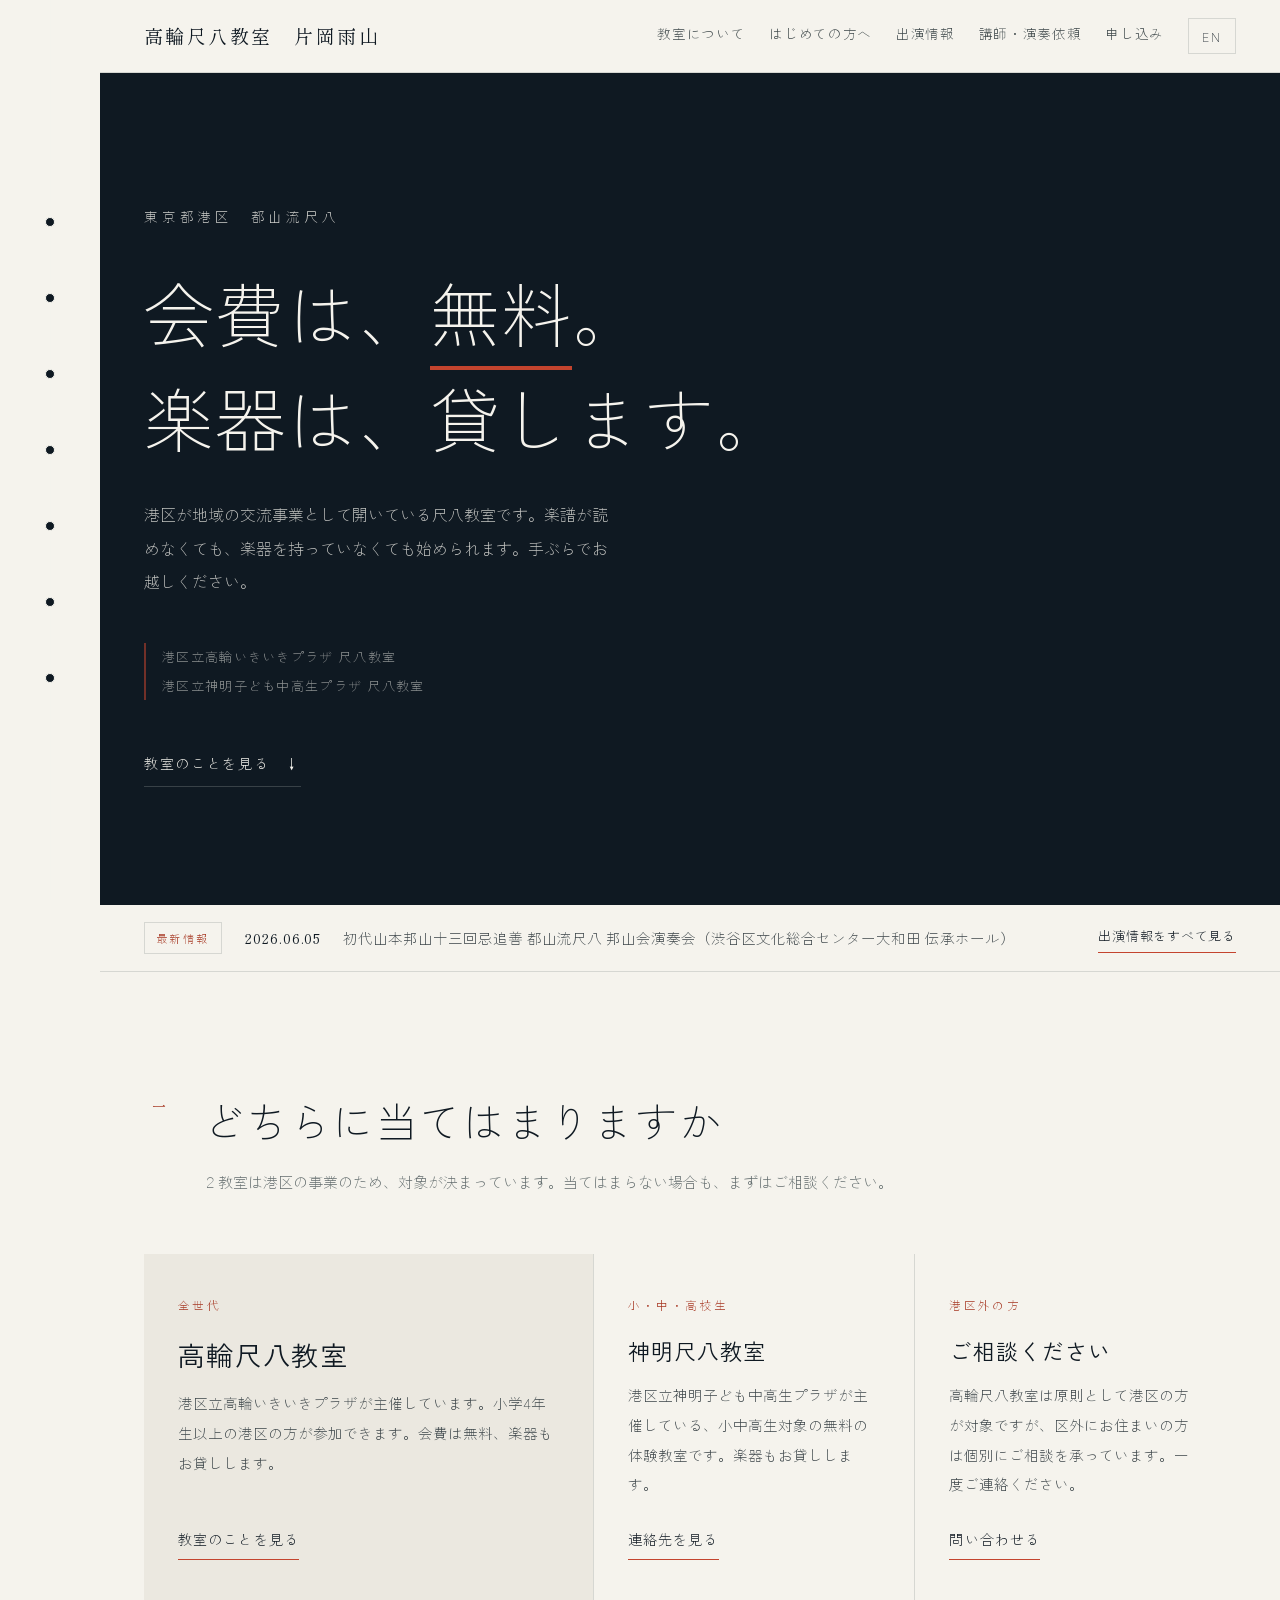
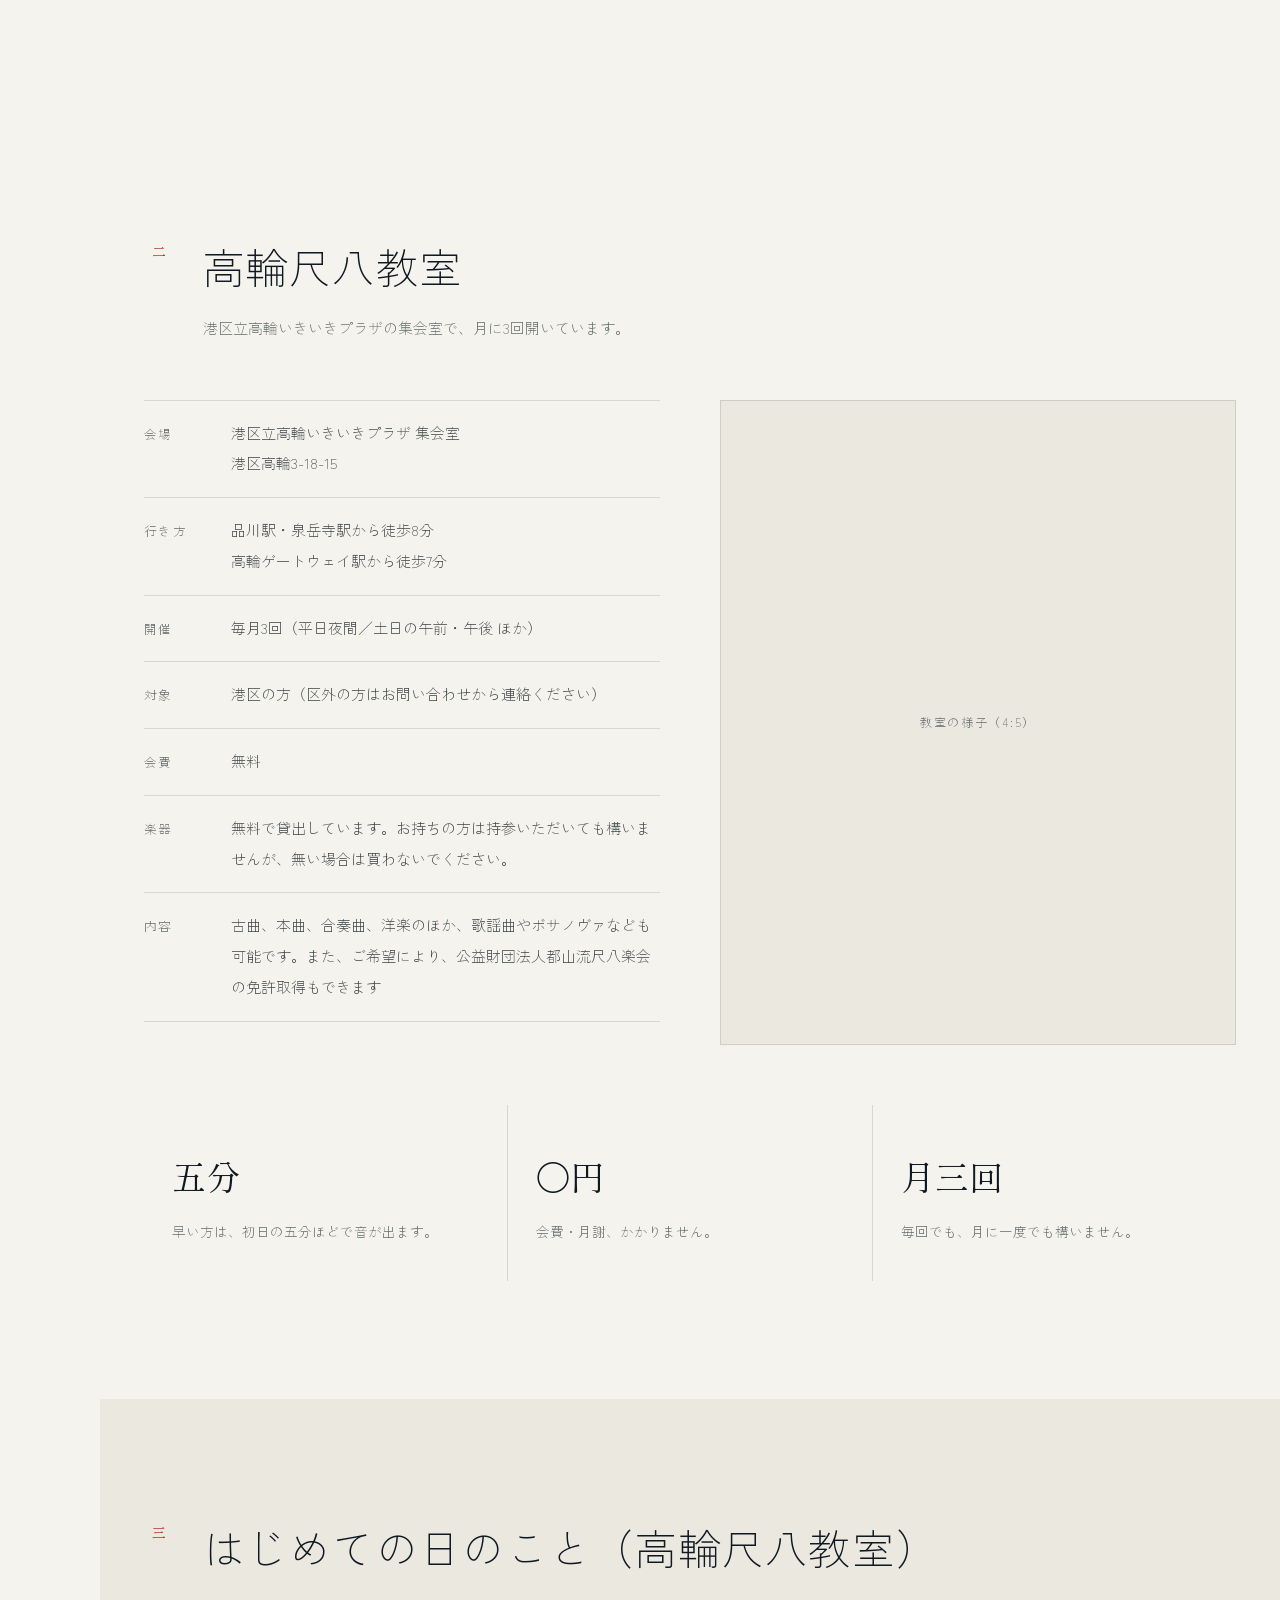
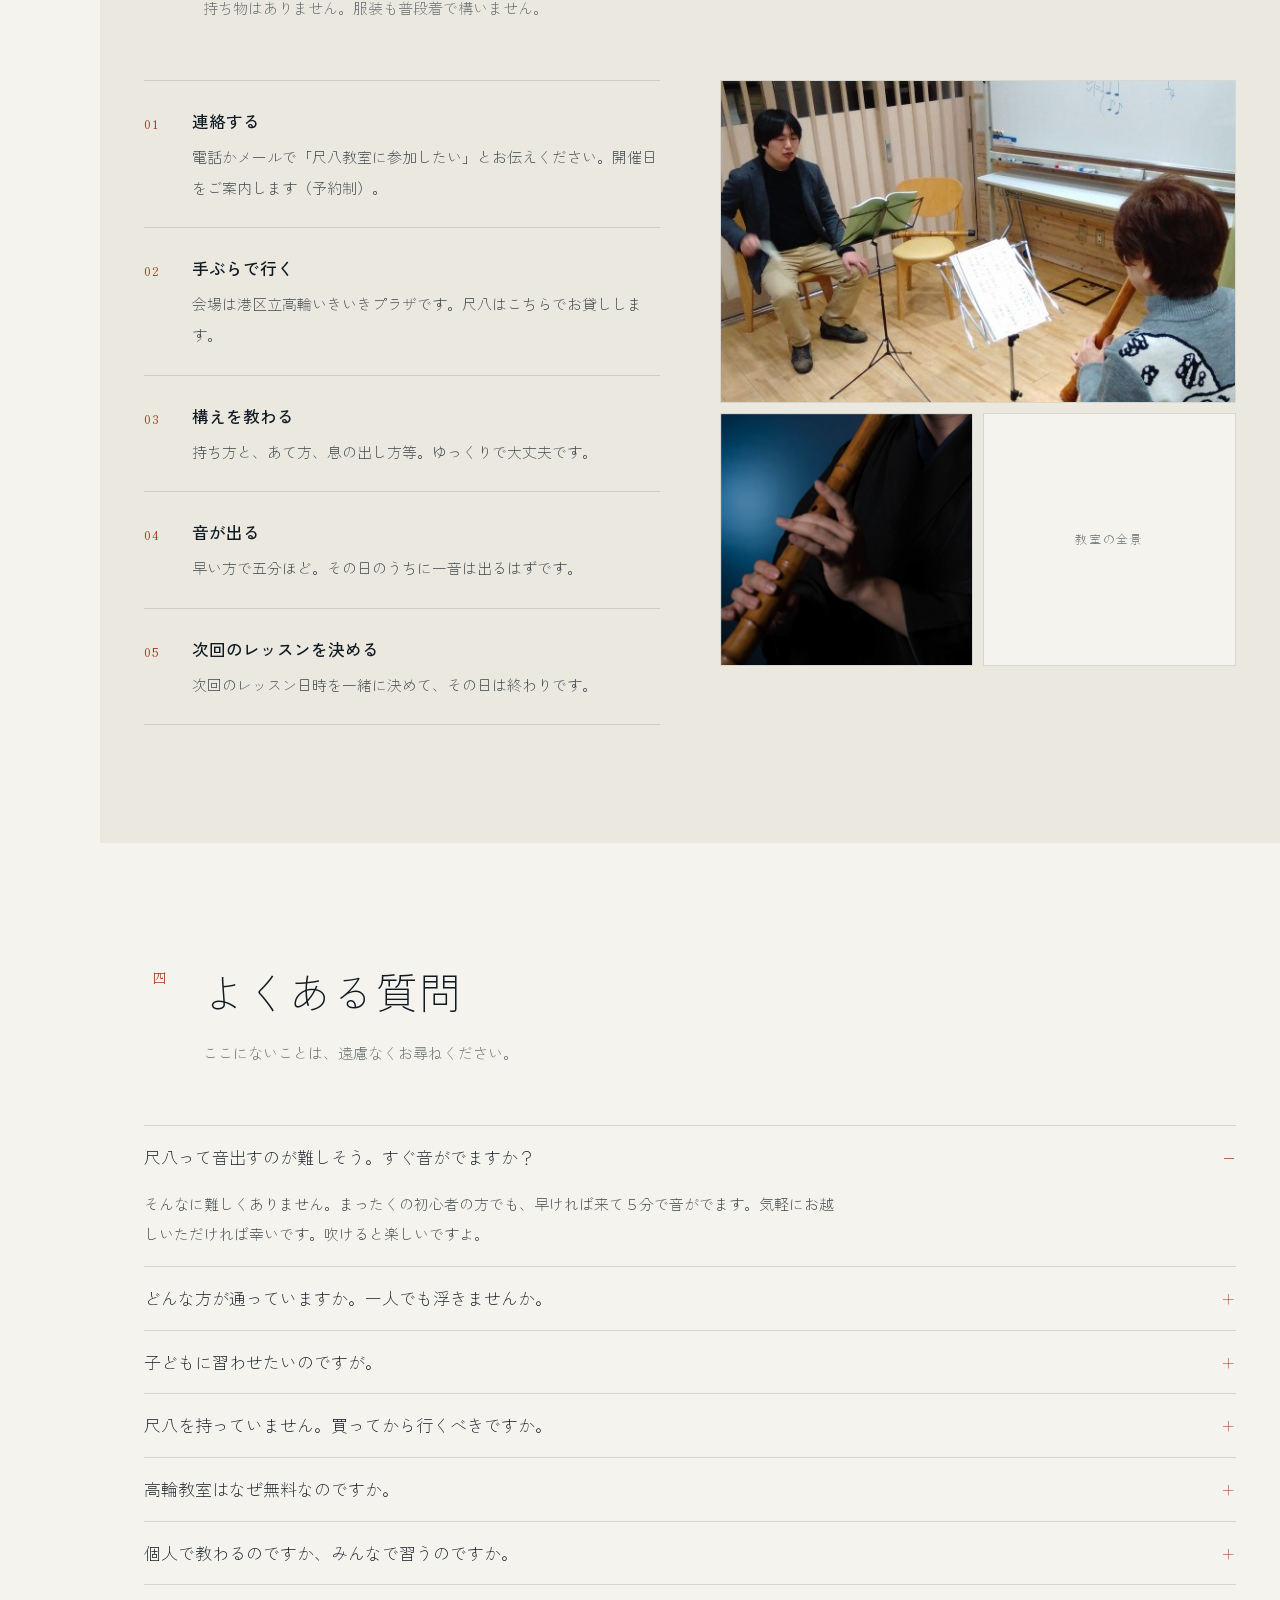
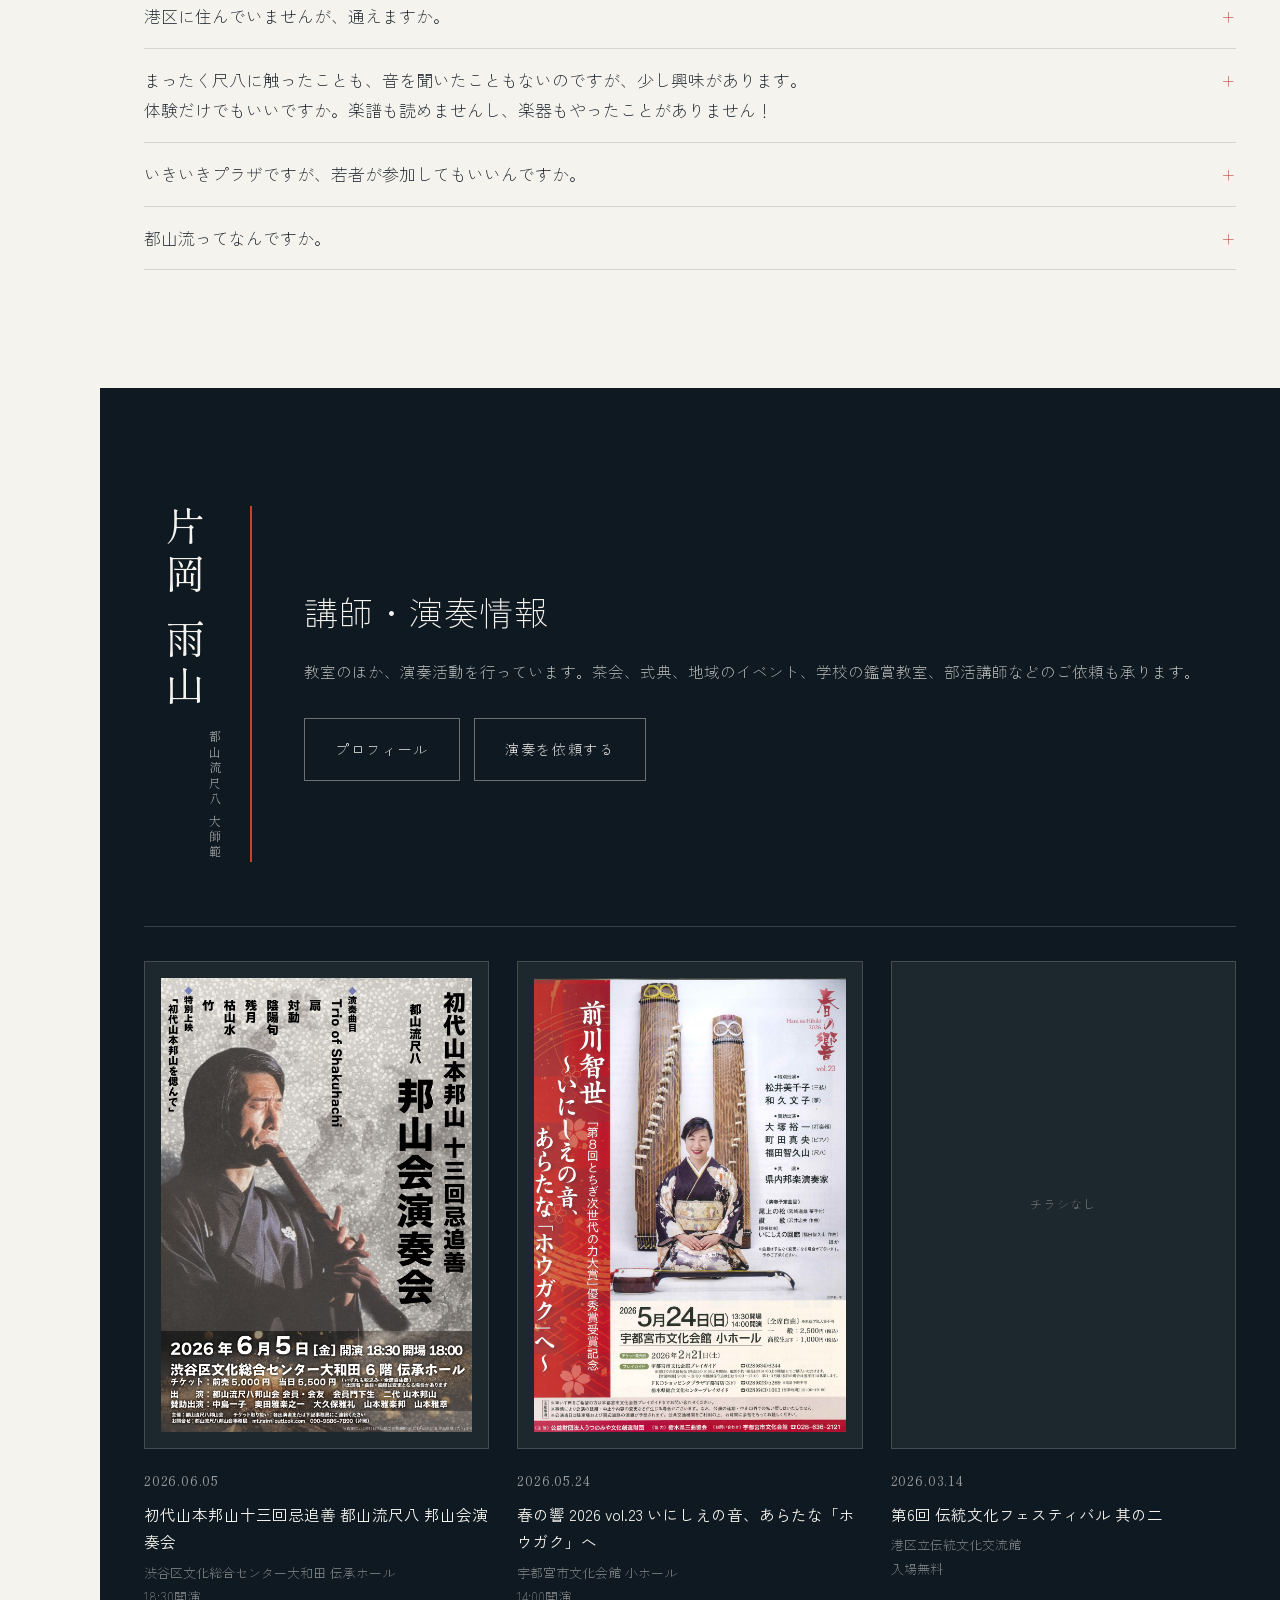
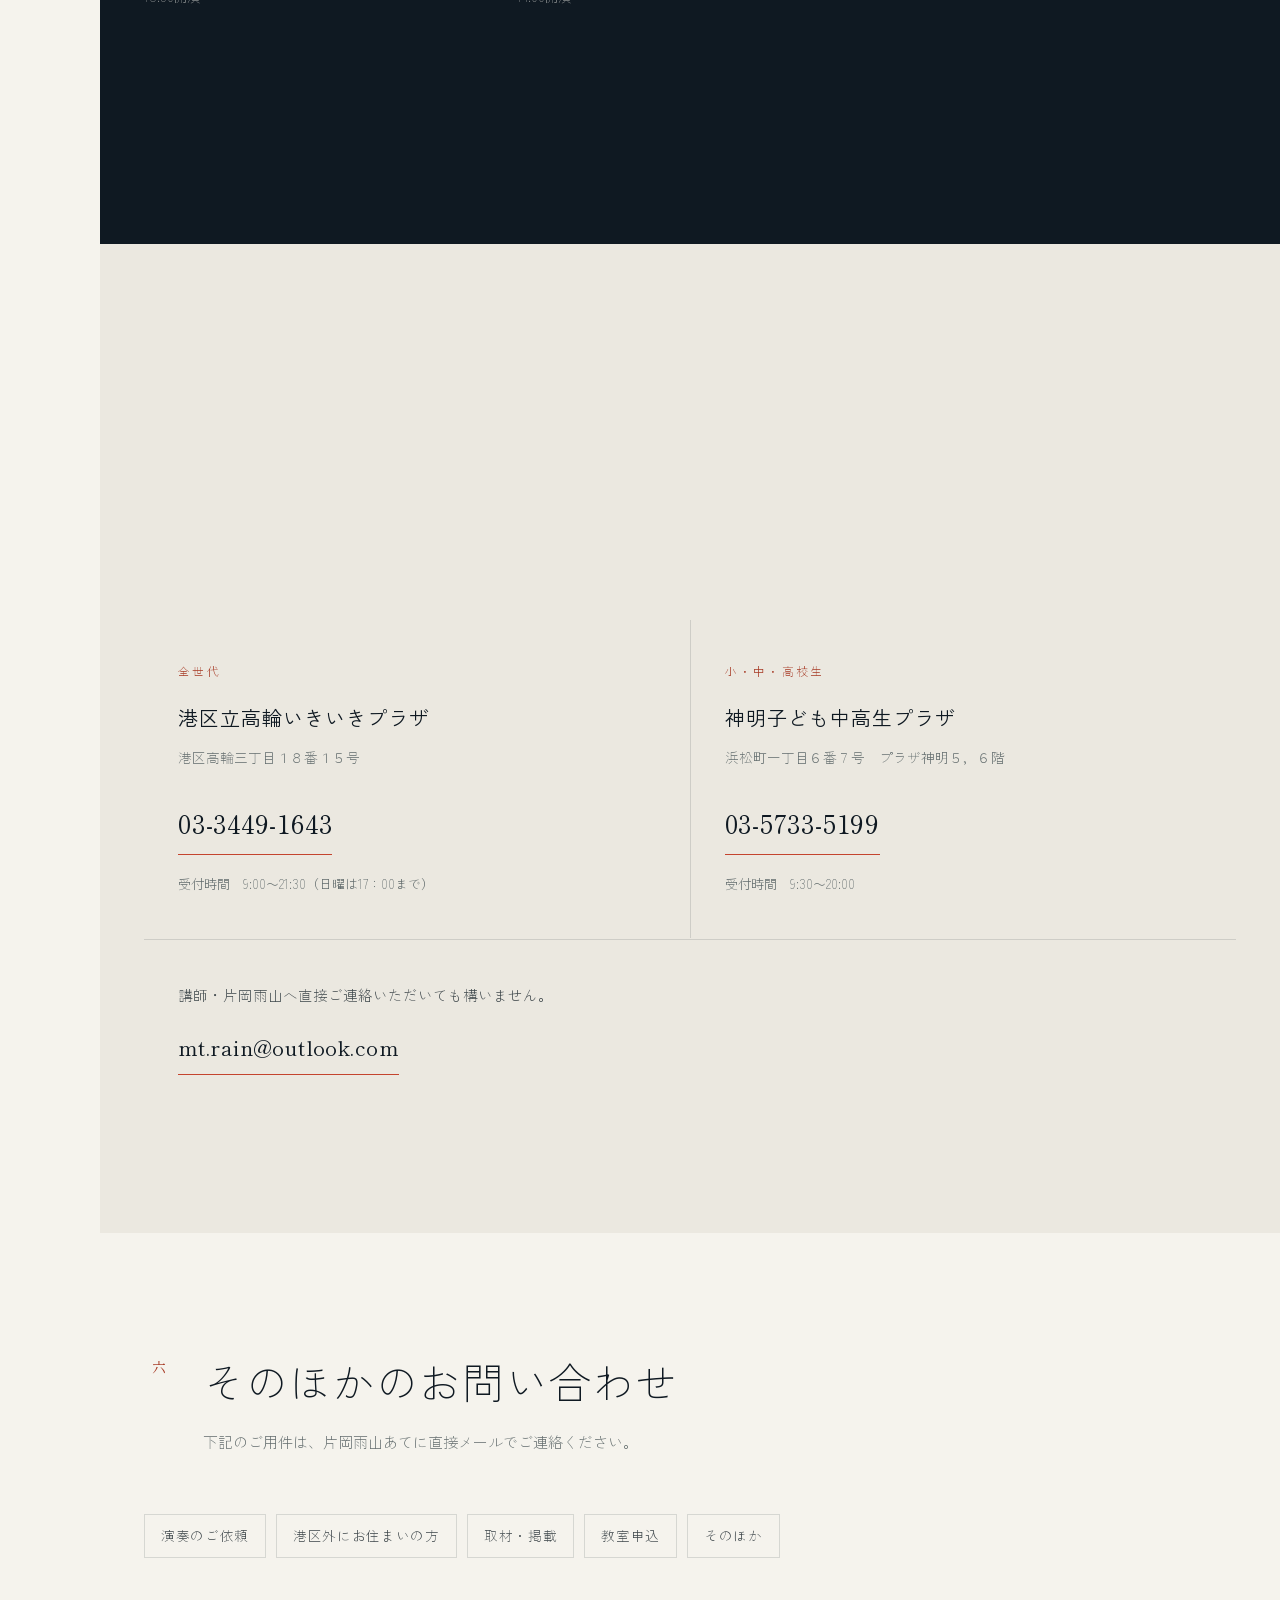
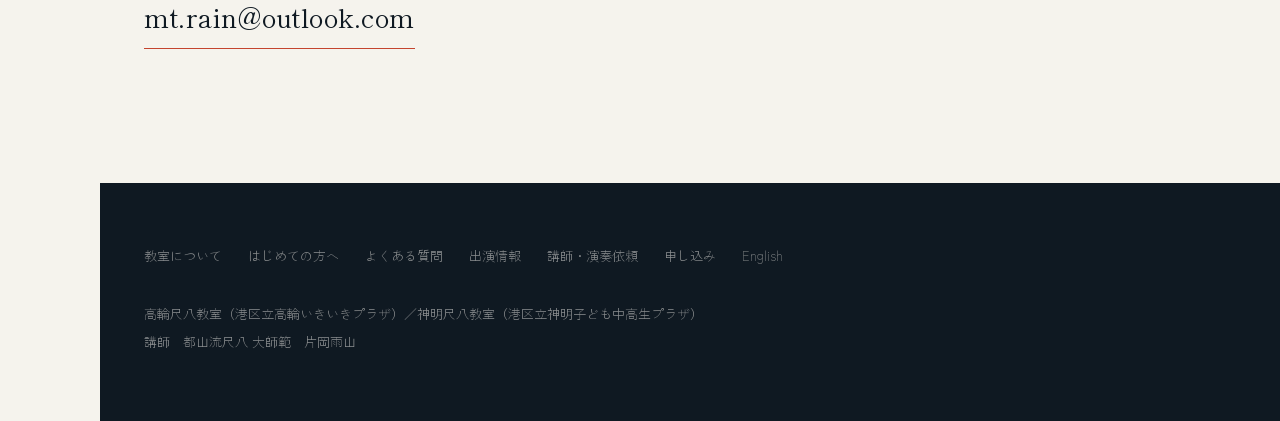
==== index.html @ cf642e52 "Polish English page copy and FAQ wording Fix unnatural English phrasing on en.html, switch to first-" ====
<!DOCTYPE html>
<html lang="ja">
<head>
<meta charset="utf-8">
<meta name="viewport" content="width=device-width, initial-scale=1">
<title>高輪尺八教室｜東京都港区・初心者歓迎・会費無料</title>
<meta name="description" content="東京都港区高輪の尺八教室。会費無料、楽器の貸出あり、手ぶらで通えます。初心者歓迎。都山流大師範 片岡雨山が指導します。港区外の方もご相談ください。">
<meta property="og:title" content="高輪尺八教室｜東京都港区・初心者歓迎・会費無料">
<meta property="og:description" content="会費無料、楽器の貸出あり。手ぶらで通える港区の尺八教室です。">
<meta property="og:type" content="website">
<link rel="preconnect" href="https://fonts.googleapis.com">
<link rel="preconnect" href="https://fonts.gstatic.com" crossorigin>
<link href="https://fonts.googleapis.com/css2?family=Zen+Kaku+Gothic+New:wght@300;400;500&family=Shippori+Mincho+B1:wght@400;600&display=swap" rel="stylesheet">
<link rel="stylesheet" href="assets/css/style.css">
</head>
<body class="has-rail">

<nav class="rail dark" aria-label="ページ内の現在地">
  <a href="#who"><i></i><span>どちらの方ですか</span></a>
  <a href="#class"><i></i><span>高輪の教室</span></a>
  <a href="#first"><i></i><span>はじめての日</span></a>
  <a href="#qa"><i></i><span>よくある質問</span></a>
  <a href="#artist"><i></i><span>講師・演奏情報</span></a>
  <a href="#apply"><i></i><span>申し込み</span></a>
  <a href="#contact"><i></i><span>お問い合わせ</span></a>
</nav>

<header>
  <div class="wrap bar">
    <a class="logo" href="index.html">高輪尺八教室　片岡雨山</a>
    <div class="hnav">
      <a href="#class">教室について</a>
      <a href="#first">はじめての方へ</a>
      <a href="performances.html">出演情報</a>
      <a href="profile.html">講師・演奏依頼</a>
      <a href="#apply">申し込み</a>
      <a class="en" href="en.html">EN</a>
    </div>
  </div>
</header>

<div class="hero" id="top">
  <div class="wrap">
    <p class="eyebrow">東京都港区　都山流尺八</p>
    <h1>会費は、<u>無料</u>。<br>楽器は、貸します。</h1>
    <p class="lede">港区が地域の交流事業として開いている尺八教室です。楽譜が読めなくても、楽器を持っていなくても始められます。手ぶらでお越しください。</p>
    <p class="venue">港区立高輪いきいきプラザ 尺八教室<br>港区立神明子ども中高生プラザ 尺八教室</p>
    <a class="jump" href="#who">教室のことを見る　↓</a>
  </div>
</div>

<div class="latest">
  <div class="wrap" id="latest-line"></div>
</div>

<section id="who">
  <div class="wrap">
    <div class="head rv">
      <span class="num">一</span>
      <div>
        <h2>どちらに当てはまりますか</h2>
        <p>２教室は港区の事業のため、対象が決まっています。当てはまらない場合も、まずはご相談ください。</p>
      </div>
    </div>
    <div class="rt rv">
      <div class="main">
        <small>全世代</small>
        <h3>高輪尺八教室</h3>
        <p>港区立高輪いきいきプラザが主催しています。小学4年生以上の港区の方が参加できます。会費は無料、楽器もお貸しします。</p>
        <a href="#class">教室のことを見る</a>
      </div>
      <div>
        <small>小・中・高校生</small>
        <h3>神明尺八教室</h3>
        <p>港区立神明子ども中高生プラザが主催している、小中高生対象の無料の体験教室です。楽器もお貸しします。</p>
        <a href="#apply">連絡先を見る</a>
      </div>
      <div>
        <small>港区外の方</small>
        <h3>ご相談ください</h3>
        <p>高輪尺八教室は原則として港区の方が対象ですが、区外にお住まいの方は個別にご相談を承っています。一度ご連絡ください。</p>
        <a href="#contact">問い合わせる</a>
      </div>
    </div>
  </div>
</section>

<section id="class">
  <div class="wrap">
    <div class="head rv">
      <span class="num">二</span>
      <div>
        <h2>高輪尺八教室</h2>
        <p>港区立高輪いきいきプラザの集会室で、月に3回開いています。</p>
      </div>
    </div>
    <div class="detail rv">
      <dl class="spec">
        <dt>会場</dt><dd>港区立高輪いきいきプラザ 集会室<br>港区高輪3-18-15</dd>
        <dt>行き方</dt><dd>品川駅・泉岳寺駅から徒歩8分<br>高輪ゲートウェイ駅から徒歩7分</dd>
        <dt>開催</dt><dd>毎月3回（平日夜間／土日の午前・午後 ほか）</dd>
        <dt>対象</dt><dd>港区の方（区外の方はお問い合わせから連絡ください）</dd>
        <dt>会費</dt><dd class="free">無料</dd>
        <dt>楽器</dt><dd>無料で貸出しています。お持ちの方は持参いただいても構いませんが、無い場合は買わないでください。</dd>
        <dt>内容</dt><dd>古曲、本曲、合奏曲、洋楽のほか、歌謡曲やボサノヴァなども可能です。また、ご希望により、公益財団法人都山流尺八楽会の免許取得もできます</dd>
      </dl>
      <div class="ph" style="aspect-ratio:4/5">教室の様子（4:5）</div>
    </div>
    <div class="facts rv">
      <div><b>五分</b><p>早い方は、初日の五分ほどで音が出ます。</p></div>
      <div><b>〇円</b><p>会費・月謝、かかりません。</p></div>
      <div><b>月三回</b><p>毎回でも、月に一度でも構いません。</p></div>
    </div>
  </div>
</section>

<section id="first" style="background:var(--paper-2)">
  <div class="wrap">
    <div class="head rv">
      <span class="num">三</span>
      <div>
        <h2>はじめての日のこと（高輪尺八教室）</h2>
        <p>持ち物はありません。服装も普段着で構いません。</p>
      </div>
    </div>
    <div class="detail rv">
      <ol class="steps">
        <li><em>01</em><div><b>連絡する</b>電話かメールで「尺八教室に参加したい」とお伝えください。開催日をご案内します（予約制）。</div></li>
        <li><em>02</em><div><b>手ぶらで行く</b>会場は港区立高輪いきいきプラザです。尺八はこちらでお貸しします。</div></li>
        <li><em>03</em><div><b>構えを教わる</b>持ち方と、あて方、息の出し方等。ゆっくりで大丈夫です。</div></li>
        <li><em>04</em><div><b>音が出る</b>早い方で五分ほど。その日のうちに一音は出るはずです。</div></li>
        <li><em>05</em><div><b>次回のレッスンを決める</b>次回のレッスン日時を一緒に決めて、その日は終わりです。</div></li>
      </ol>
      <div class="pgrid">
        <div class="ph"><img src="images/kyousi.JPG" alt="稽古の様子" loading="lazy"></div>
        <div class="ph"><img src="images/temoto.jpg" alt="手元の寄り" loading="lazy"></div>
        <div class="ph">教室の全景</div>
      </div>
    </div>
  </div>
</section>

<section id="qa">
  <div class="wrap">
    <div class="head rv">
      <span class="num">四</span>
      <div>
        <h2>よくある質問</h2>
        <p>ここにないことは、遠慮なくお尋ねください。</p>
      </div>
    </div>
    <div class="rv">
      <details open>
        <summary>尺八って音出すのが難しそう。すぐ音がでますか？</summary>
        <p>そんなに難しくありません。まったくの初心者の方でも、早ければ来て５分で音がでます。気軽にお越しいただければ幸いです。吹けると楽しいですよ。</p>
      </details>
      <details>
        <summary>どんな方が通っていますか。一人でも浮きませんか。</summary>
        <p>年齢層はさまざまです。お一人でいらっしゃる方がほとんどですので、ご心配は要りません。友達と参加されてもＯＫです。</p>
      </details>
      <details>
        <summary>子どもに習わせたいのですが。</summary>
        <p>ぜひお越しください。高輪いきいきプラザの教室は小学4年生以上が対象です（月３回）。神明子ども中高生プラザの方は小中高生が体験できます（月１回）。</p>
      </details>
      <details>
        <summary>尺八を持っていません。買ってから行くべきですか。</summary>
        <p>買わずにお越しください。教室で無料でお貸しします。初心者の方は、しばらく吹いて楽器に慣れてから選ぶほうがよいと思います。</p>
      </details>
      <details>
        <summary>高輪教室はなぜ無料なのですか。</summary>
        <p>港区立高輪いきいきプラザが、尺八を通じた港区の地域交流・世代間交流の事業として開いているためです。若い方の参加も歓迎しています。</p>
      </details>
      <details>
        <summary>個人で教わるのですか、みんなで習うのですか。</summary>
        <p>基本は一人ずつお教えします。お友達とご一緒でも構いません。合奏の指導は集団で行います。</p>
      </details>
            <details>
        <summary>港区に住んでいませんが、通えますか。</summary>
        <p>高輪いきいきプラザの尺八教室は、区内にお住まいの方が対象です。区外でも尺八をやってみたいという方は、直接お問い合わせから講師にメールしてみてください。神明の方は小中高生であればどなたでも可です。</p>
      </details>
      <details>
        <summary>まったく尺八に触ったことも、音を聞いたこともないのですが、少し興味があります。<br>体験だけでもいいですか。楽譜も読めませんし、楽器もやったことがありません！</summary>
        <p>ほとんどの生徒さんが、最初はそんな感じです！気軽にお越しください。</p>
      </details>
      <details>
        <summary>いきいきプラザですが、若者が参加してもいいんですか。</summary>
        <p>大歓迎です。世代間交流事業と位置づけられていますので、若い方にもぜひ気軽にお越しいただきたいです。尺八が吹けると楽しいですよ。</p>
      </details>
      <details>
        <summary>都山流ってなんですか。</summary>
        <p>尺八の流派の一つです。ほかに琴古流などがあります。都山流は、初代の中尾都山という方がはじめ、今でも多くの奏者がいます。流祖の中尾都山先生は、東京に進出した際に白金や赤坂に住んでいたそうです。今でいう港区ですね。当教室では、そんな港区と縁のある都山流尺八を習うことができます。</p>
      </details>
    </div>
  </div>
</section>

<section id="artist" class="artist">
  <div class="wrap">
    <div class="inner rv">
      <div class="vname"><b>片岡 雨山</b><small>都山流尺八 大師範</small></div>
      <div>
        <h2 style="font-size:clamp(24px,3.4vw,34px);margin-bottom:20px">講師・演奏情報</h2>
        <p class="txt">教室のほか、演奏活動を行っています。茶会、式典、地域のイベント、学校の鑑賞教室、部活講師などのご依頼も承ります。</p>
        <div class="btns">
          <a class="btn" href="profile.html">プロフィール</a>
          <a class="btn" href="#contact">演奏を依頼する</a>
        </div>
      </div>
    </div>
    <ul class="gigs rv" id="gig-cards"></ul>
    <p class="allgigs rv"><a class="btn" href="performances.html">出演情報をすべて見る</a></p>
  </div>
</section>

<section id="apply" class="apply">
  <div class="wrap">
    <div class="head rv">
      <span class="num">五</span>
      <div>
        <h2>教室に参加したい方へ</h2>
        <p>各施設または講師にご連絡ください。「尺八教室に参加したい」とお伝えいただければ、開催日をご案内します（予約制）。</p>
      </div>
    </div>
    <p class="reassure rv">見学だけでも構いません。</p>
    <div class="rooms2 rv">
      <div class="room2">
        <small>全世代</small>
        <h3>港区立高輪いきいきプラザ</h3>
        <p class="sub2">港区高輪三丁目１８番１５号</p>
        <a class="tel" href="tel:0334491643">03-3449-1643</a>
        <p class="hours">受付時間　9:00〜21:30（日曜は17：00まで）</p>
      </div>
      <div class="room2">
        <small>小・中・高校生</small>
        <h3>神明子ども中高生プラザ</h3>
        <p class="sub2">浜松町一丁目６番７号　プラザ神明５，６階</p>
        <a class="tel" href="tel:0357335199">03-5733-5199</a>
        <p class="hours">受付時間　9:30〜20:00</p>
      </div>
    </div>
    <div class="direct rv">
      <p>講師・片岡雨山へ直接ご連絡いただいても構いません。</p>
      <a class="mail" href="mailto:mt.rain@outlook.com?subject=%E5%B0%BA%E5%85%AB%E6%95%99%E5%AE%A4%E3%81%AB%E3%81%A4%E3%81%84%E3%81%A6">mt.rain@outlook.com</a>
    </div>
  </div>
</section>

<section id="contact">
  <div class="wrap">
    <div class="head rv">
      <span class="num">六</span>
      <div>
        <h2>そのほかのお問い合わせ</h2>
        <p>下記のご用件は、片岡雨山あてに直接メールでご連絡ください。</p>
      </div>
    </div>
    <ul class="uses rv">
      <li>演奏のご依頼</li>
      <li>港区外にお住まいの方</li>
      <li>取材・掲載</li>
      <li>教室申込</li>
      <li>そのほか</li>
    </ul>
    <p class="rv"><a class="mail" style="font-size:26px" href="mailto:mt.rain@outlook.com?subject=%E3%81%8A%E5%95%8F%E3%81%84%E5%90%88%E3%82%8F%E3%81%9B">mt.rain@outlook.com</a></p>
  </div>
</section>

<footer>
  <div class="wrap">
    <div class="fnav">
      <a href="#class">教室について</a>
      <a href="#first">はじめての方へ</a>
      <a href="#qa">よくある質問</a>
      <a href="performances.html">出演情報</a>
      <a href="profile.html">講師・演奏依頼</a>
      <a href="#apply">申し込み</a>
      <a href="en.html">English</a>
    </div>
    <p>高輪尺八教室（港区立高輪いきいきプラザ）／神明尺八教室（港区立神明子ども中高生プラザ）<br>講師　都山流尺八 大師範　片岡雨山</p>
  </div>
</footer>

<a class="mobile-cta" id="mcta" href="#apply">申し込み方法を見る</a>

<script src="assets/js/site.js"></script>
</body>
</html>
---- assets/css/style.css ----
@charset "UTF-8";

:root{
  --navy:#0F1922;
  --paper:#F5F3ED;
  --paper-2:#EBE8E0;
  --shu:#C4442E;
  --shu-d:#A63722;
  --body:#3B4448;
  --grey:#616B6C;
  --line:rgba(15,25,34,.13);
  --line-d:rgba(245,243,237,.18);
  --g:"Zen Kaku Gothic New","Hiragino Sans","Yu Gothic",sans-serif;
  --m:"Shippori Mincho B1","Hiragino Mincho ProN",serif;
  --rail:100px;
}
*{box-sizing:border-box}
html{scroll-behavior:smooth}
body{margin:0;background:var(--paper);color:var(--navy);font-family:var(--g);font-weight:300;font-size:16px;line-height:2.05;-webkit-font-smoothing:antialiased}
a{color:inherit}
img{max-width:100%;display:block}
.wrap{max-width:1160px;margin:0 auto;padding:0 34px}
.sr{position:absolute;width:1px;height:1px;overflow:hidden;clip:rect(0 0 0 0)}
@media(min-width:1025px){body.has-rail{padding-left:var(--rail)}}
@media(max-width:600px){.wrap{padding:0 22px}body{font-size:15.5px}}

/* ── 左のレール（尺八の孔＝現在地） ── */
.rail{position:fixed;left:0;top:0;bottom:0;width:var(--rail);z-index:40;display:flex;flex-direction:column;align-items:center;justify-content:center;color:var(--navy)}
.rail::before{content:"";position:absolute;top:0;bottom:0;left:50%;width:1px;background:currentColor;opacity:.18}
.rail.dark{color:var(--paper)}
.rail a{position:relative;display:block;width:44px;height:76px;text-decoration:none}
.rail a i{position:absolute;left:50%;top:50%;transform:translate(-50%,-50%);width:10px;height:10px;border-radius:50%;border:1px solid currentColor;background:var(--paper);transition:.3s}
.rail.dark a i{background:var(--navy)}
.rail a span{position:absolute;left:calc(50% + 15px);top:50%;transform:translateY(-50%);writing-mode:vertical-rl;font-size:11.5px;letter-spacing:.26em;white-space:nowrap;opacity:0;transition:.3s}
.rail a:hover span,.rail a:focus-visible span,.rail a.active span{opacity:.72}
.rail a.active i{background:var(--shu);border-color:var(--shu);transform:translate(-50%,-50%) scale(1.35)}
@media(max-width:1024px){.rail{display:none}}

/* ── ヘッダー ── */
header{background:var(--paper);border-bottom:1px solid var(--line);position:sticky;top:0;z-index:30}
.bar{display:flex;align-items:center;justify-content:space-between;height:72px;gap:18px}
.logo{font-family:var(--m);font-size:19px;letter-spacing:.13em;text-decoration:none;white-space:nowrap}
.hnav{display:flex;align-items:center;gap:24px;font-size:13.5px;letter-spacing:.05em}
.hnav a{text-decoration:none;color:#3D4749;padding-bottom:3px;border-bottom:1px solid transparent;white-space:nowrap}
.hnav a:hover,.hnav a:focus-visible{color:var(--shu-d);border-color:var(--shu)}
.hnav a[aria-current="page"]{color:var(--navy);border-color:var(--shu)}
.en{font-size:12px !important;letter-spacing:.16em;border:1px solid var(--line) !important;padding:6px 13px;color:var(--navy) !important}
.en:hover,.en:focus-visible{background:var(--navy);color:var(--paper) !important;border-color:var(--navy) !important}
@media(max-width:960px){.hnav a:not(.en){display:none}}

/* ── ヒーロー ── */
.hero{background:var(--navy);color:var(--paper);padding:130px 0 118px}
.eyebrow{font-size:13.5px;letter-spacing:.28em;opacity:.85;margin:0 0 34px}
h1{margin:0 0 34px;font-weight:300;font-size:clamp(36px,6.6vw,70px);line-height:1.34;letter-spacing:.02em}
h1 u{text-decoration:none;display:inline-block;border-bottom:4px solid var(--shu);padding-bottom:8px}
.lede{margin:0 0 44px;font-size:16px;opacity:.8;max-width:29em;line-height:2.1}
.venue{margin:0 0 46px;font-size:13px;letter-spacing:.1em;opacity:.55;padding-left:16px;border-left:2px solid var(--shu);line-height:2.2}
.jump{display:inline-flex;align-items:center;gap:12px;text-decoration:none;font-size:14px;letter-spacing:.12em;border-bottom:1px solid var(--line-d);padding-bottom:8px;transition:.25s}
.jump:hover,.jump:focus-visible{border-color:var(--paper);gap:18px}
@media(max-width:900px){.hero{padding:78px 0 70px}}

/* 下位ページの見出し帯 */
.phead{background:var(--navy);color:var(--paper);padding:86px 0 78px}
.phead h1{font-size:clamp(28px,5vw,48px);margin:0}
.phead p{margin:20px 0 0;font-size:15px;opacity:.65}

/* ── 最新情報の1行帯 ── */
.latest{border-bottom:1px solid var(--line);background:var(--paper)}
.latest .wrap{display:flex;align-items:center;gap:22px;min-height:66px;flex-wrap:wrap;padding-top:12px;padding-bottom:12px}
.latest .label{font-size:11px;letter-spacing:.22em;color:var(--shu-d);border:1px solid var(--line);padding:4px 11px;white-space:nowrap}
.latest time{font-family:var(--m);font-size:14px;letter-spacing:.06em;white-space:nowrap}
.latest .t{font-size:14.5px;color:var(--body)}
.latest .more{margin-left:auto;font-size:13px;letter-spacing:.06em;text-decoration:none;border-bottom:1px solid var(--shu);padding-bottom:3px;white-space:nowrap}
.latest .more:hover,.latest .more:focus-visible{color:var(--shu-d)}
@media(max-width:760px){.latest .more{margin-left:0}}

/* ── セクション共通 ── */
section{padding:118px 0}
.head{display:grid;grid-template-columns:auto 1fr;gap:30px;align-items:start;margin-bottom:56px}
.num{writing-mode:vertical-rl;font-family:var(--m);font-size:14px;letter-spacing:.32em;color:var(--shu-d);padding-top:9px}
h2{margin:0;font-weight:300;font-size:clamp(26px,4.2vw,42px);letter-spacing:.03em;line-height:1.45}
.head p{margin:16px 0 0;color:var(--grey);font-size:15px}
@media(max-width:700px){section{padding:78px 0}.head{gap:16px;margin-bottom:36px}.num{writing-mode:horizontal-tb;padding-top:0}}

/* ── 対象の振り分け ── */
.rt{display:grid;grid-template-columns:1.4fr 1fr 1fr;gap:1px;background:var(--line)}
.rt > div{background:var(--paper);padding:40px 34px;display:flex;flex-direction:column}
.rt .main{background:var(--paper-2)}
.rt small{font-size:11.5px;letter-spacing:.2em;color:var(--shu-d);display:block;margin-bottom:16px}
.rt h3{margin:0 0 12px;font-weight:400;font-size:22px;letter-spacing:.05em;line-height:1.6}
.rt .main h3{font-size:27px}
.rt p{margin:0 0 26px;font-size:14.5px;color:var(--body)}
.rt a{margin-top:auto;font-size:14px;letter-spacing:.08em;text-decoration:none;border-bottom:1px solid var(--shu);padding-bottom:5px;align-self:flex-start;transition:.2s}
.rt a:hover,.rt a:focus-visible{color:var(--shu-d)}
@media(max-width:900px){.rt{grid-template-columns:1fr}}

/* ── 教室詳細 ── */
.detail{display:grid;grid-template-columns:1fr 1fr;gap:60px;align-items:start}
dl.spec{margin:0;display:grid;grid-template-columns:5.8em 1fr;font-size:15px;border-top:1px solid var(--line)}
dl.spec dt{color:var(--grey);font-size:12.5px;letter-spacing:.1em;padding:20px 0 18px}
dl.spec dd{margin:0;padding:17px 0 18px;color:var(--body)}
dl.spec dt,dl.spec dd{border-bottom:1px solid var(--line)}
.free{color:var(--shu-d)}
.ph{background:var(--paper-2);border:1px solid var(--line);display:flex;align-items:center;justify-content:center;color:var(--grey);font-size:12px;letter-spacing:.14em;text-align:center;padding:20px;line-height:2;overflow:hidden}
.ph:has(img){padding:0}
.ph img{width:100%;height:100%;object-fit:cover}
.facts{display:grid;grid-template-columns:repeat(3,1fr);gap:1px;background:var(--line);margin-top:60px}
.facts div{background:var(--paper);padding:36px 28px}
.facts b{display:block;font-family:var(--m);font-size:34px;font-weight:400;margin-bottom:8px}
.facts p{margin:0;font-size:13.5px;color:var(--grey);line-height:1.95}
@media(max-width:860px){.detail{grid-template-columns:1fr;gap:36px}.facts{grid-template-columns:1fr}}

/* ── はじめての日 ── */
.steps{list-style:none;margin:0;padding:0}
.steps li{display:grid;grid-template-columns:48px 1fr;padding:24px 0;border-top:1px solid var(--line);font-size:15px;color:var(--body)}
.steps li:last-child{border-bottom:1px solid var(--line)}
.steps em{font-style:normal;font-family:var(--m);font-size:12.5px;color:var(--shu-d);letter-spacing:.08em;padding-top:6px}
.steps b{display:block;font-weight:500;font-size:16.5px;color:var(--navy);margin-bottom:3px}
.pgrid{display:grid;grid-template-columns:1fr 1fr;gap:10px}
.pgrid .ph:first-child{grid-column:1/-1;aspect-ratio:16/10}
.pgrid .ph{aspect-ratio:1/1;background:var(--paper)}

/* ── Q&A ── */
details{border-top:1px solid var(--line);padding:16px 0}
details:last-of-type{border-bottom:1px solid var(--line)}
summary{cursor:pointer;list-style:none;font-size:17px;display:flex;gap:18px;align-items:baseline;line-height:1.8}
summary::-webkit-details-marker{display:none}
summary::after{content:"＋";margin-left:auto;color:var(--shu-d);font-size:15px;flex:none}
details[open] summary::after{content:"−"}
details p{margin:16px 0 0;font-size:15px;color:var(--body);max-width:46em}

/* ── 講師・演奏（濃紺の帯） ── */
.artist{background:var(--navy);color:var(--paper)}
.artist h2{color:var(--paper)}
.artist .head p{color:rgba(245,243,237,.6)}
.artist .num{color:var(--paper);opacity:.5}
.inner{display:grid;grid-template-columns:auto 1fr;gap:52px;align-items:center;margin-bottom:64px}
.vname{writing-mode:vertical-rl;font-family:var(--m);display:flex;gap:18px;border-right:2px solid var(--shu);padding-right:24px;height:auto}
.vname b{font-weight:400;font-size:40px;letter-spacing:.18em;white-space:nowrap}
.vname small{font-size:12px;letter-spacing:.3em;opacity:.6;align-self:flex-start;white-space:nowrap}
.artist p.txt{margin:0 0 30px;font-size:15.5px;opacity:.8}
.btns{display:flex;gap:14px;flex-wrap:wrap}
.btn{display:inline-block;text-decoration:none;font-size:14px;letter-spacing:.12em;padding:16px 30px;border:1px solid rgba(245,243,237,.4);transition:.25s}
.btn:hover,.btn:focus-visible{background:var(--paper);color:var(--navy);border-color:var(--paper)}
.btn.dark{border-color:var(--navy);color:var(--navy)}
.btn.dark:hover,.btn.dark:focus-visible{background:var(--navy);color:var(--paper)}
@media(max-width:860px){.inner{grid-template-columns:1fr;gap:34px;margin-bottom:48px}.vname{writing-mode:horizontal-tb;height:auto;border-right:0;border-left:3px solid var(--shu);padding:0 0 0 18px;flex-direction:column-reverse;align-items:flex-start;gap:4px}.vname b{font-size:32px}}

/* ── 出演情報カード（トップの3件） ── */
.gigs{display:grid;grid-template-columns:repeat(3,1fr);gap:28px;list-style:none;margin:0;padding:34px 0 0;border-top:1px solid var(--line-d)}
.gigs .card{text-decoration:none;display:block;color:inherit}
.flyer{aspect-ratio:1/1.414;background:rgba(245,243,237,.06);border:1px solid var(--line-d);display:flex;align-items:center;justify-content:center;color:rgba(245,243,237,.4);font-size:12px;letter-spacing:.12em;text-align:center;padding:16px;margin-bottom:18px;transition:.25s;overflow:hidden}
.flyer img{width:100%;height:100%;object-fit:cover}
.gigs .card:hover .flyer,.gigs .card:focus-visible .flyer{border-color:var(--shu)}
.gigs time{display:block;font-family:var(--m);font-size:13.5px;letter-spacing:.06em;opacity:.6;margin-bottom:6px}
.gigs b{display:block;font-weight:400;font-size:15.5px;line-height:1.8;margin-bottom:5px}
.gigs span{display:block;font-size:13px;opacity:.55;line-height:1.85}
.allgigs{margin-top:38px}
@media(max-width:860px){.gigs{grid-template-columns:1fr;gap:34px}.flyer{aspect-ratio:16/10}}

/* ── 出演情報の一覧ページ ── */
.list{list-style:none;margin:0;padding:0}
.list li{display:grid;grid-template-columns:150px 1fr;gap:36px;padding:40px 0;border-bottom:1px solid var(--line);align-items:start}
.list .thumb{aspect-ratio:1/1.414;background:var(--paper-2);border:1px solid var(--line);display:flex;align-items:center;justify-content:center;color:var(--grey);font-size:11.5px;text-align:center;padding:12px;overflow:hidden}
.list .thumb img{width:100%;height:100%;object-fit:cover}
.list time{display:block;font-family:var(--m);font-size:14px;letter-spacing:.06em;color:var(--shu-d);margin-bottom:10px}
.list h3{margin:0 0 12px;font-weight:400;font-size:20px;line-height:1.8;letter-spacing:.03em}
.list p{margin:0;font-size:14.5px;color:var(--body)}
.list .note{display:inline-block;margin-top:14px;border:1px solid var(--line);padding:5px 14px;font-size:13px;color:var(--body)}
.list a.detail-link{display:inline-block;margin-top:16px;font-size:13.5px;text-decoration:none;border-bottom:1px solid var(--shu);padding-bottom:3px}
.list a.detail-link:hover,.list a.detail-link:focus-visible{color:var(--shu-d)}
@media(max-width:760px){.list li{grid-template-columns:1fr;gap:20px}.list .thumb{aspect-ratio:16/10}}

/* ── プロフィール：写真＋あいさつ ── */
.ptop{display:grid;grid-template-columns:1.15fr 1fr;gap:56px;align-items:start;margin-bottom:72px}
.ptop .bio p{margin:0 0 24px;font-size:15.5px;color:var(--body)}

/* ── プロフィール：略歴＋資格 ── */
.plower-grid{display:grid;grid-template-columns:1.5fr 1fr;gap:56px;align-items:start}
.pblock h3{margin:0 0 18px;font-weight:400;font-size:20px;letter-spacing:.05em;color:var(--navy)}
.history{margin:0;display:grid;grid-template-columns:4.6em 1fr;gap:0 14px;font-size:13px;line-height:1.6;border-top:1px solid var(--line)}
.history dt{color:var(--grey);font-size:11.5px;letter-spacing:.04em;padding:10px 0 9px;font-family:var(--m)}
.history dd{margin:0;padding:10px 0 9px;color:var(--body)}
.history dt,.history dd{border-bottom:1px solid var(--line)}
.creds{margin:0;list-style:none;padding:0;border-top:1px solid var(--line)}
.creds li{padding:9px 0;font-size:13px;line-height:1.55;color:var(--body);border-bottom:1px solid var(--line)}
.pvideo{margin-top:50px;aspect-ratio:16/9;background:var(--navy);overflow:hidden}
.pvideo iframe{width:100%;height:100%;border:0;display:block}
@media(max-width:860px){.ptop{grid-template-columns:1fr;gap:36px;margin-bottom:48px}.plower-grid{grid-template-columns:1fr;gap:40px}}

/* ── 申し込み ── */
.apply{background:var(--paper-2)}
.reassure{font-family:var(--m);font-size:clamp(20px,3vw,27px);letter-spacing:.04em;margin:0 0 44px;padding-left:20px;border-left:3px solid var(--shu);line-height:1.85}
.rooms2{display:grid;grid-template-columns:1fr 1fr;gap:1px;background:var(--line)}
.room2{background:var(--paper-2);padding:40px 34px}
.room2 small{font-size:11.5px;letter-spacing:.2em;color:var(--shu-d);display:block;margin-bottom:14px}
.room2 h3{margin:0 0 6px;font-weight:400;font-size:20px;letter-spacing:.05em}
.room2 .sub2{margin:0 0 24px;font-size:13.5px;color:var(--grey)}
.tel{font-family:var(--m);font-size:26px;letter-spacing:.03em;text-decoration:none;border-bottom:1px solid var(--shu);padding-bottom:5px;display:inline-block}
.tel:hover,.tel:focus-visible{color:var(--shu-d)}
.hours{margin:16px 0 0;font-size:13px;color:var(--grey)}
.direct{margin-top:1px;background:var(--paper-2);padding:40px 34px;border-top:1px solid var(--line)}
.direct p{margin:0 0 16px;font-size:14.5px;color:var(--body)}
.mail{font-family:var(--m);font-size:21px;letter-spacing:.02em;text-decoration:none;border-bottom:1px solid var(--shu);padding-bottom:5px;display:inline-block;word-break:break-all}
.mail:hover,.mail:focus-visible{color:var(--shu-d)}
@media(max-width:760px){.rooms2{grid-template-columns:1fr}.room2,.direct{padding:32px 24px}}

/* ── 問い合わせ ── */
.uses{list-style:none;margin:0 0 32px;padding:0;display:flex;flex-wrap:wrap;gap:10px}
.uses li{border:1px solid var(--line);padding:7px 16px;font-size:13.5px;letter-spacing:.05em;color:var(--body)}

/* ── フッター ── */
footer{background:var(--navy);color:rgba(245,243,237,.55);padding:60px 0 108px;font-size:13px}
.fnav{display:flex;flex-wrap:wrap;gap:26px}
.fnav a{text-decoration:none}
.fnav a:hover,.fnav a:focus-visible{color:var(--paper)}
footer p{margin:30px 0 0;line-height:2.2}
@media(min-width:761px){footer{padding-bottom:64px}}

/* ── スマホ下部の固定ボタン ── */
.mobile-cta{position:fixed;left:0;right:0;bottom:0;z-index:50;background:var(--navy);color:var(--paper);text-align:center;padding:18px;font-size:14.5px;letter-spacing:.1em;text-decoration:none;transform:translateY(100%);transition:transform .45s;border-top:2px solid var(--shu)}
.mobile-cta.show{transform:none}
@media(min-width:761px){.mobile-cta{display:none}}

.rv{opacity:0;transform:translateY(16px);transition:opacity .9s ease,transform .9s ease}
.rv.in{opacity:1;transform:none}
@media(prefers-reduced-motion:reduce){.rv{opacity:1;transform:none;transition:none}html{scroll-behavior:auto}}
:focus-visible{outline:2px solid var(--shu);outline-offset:4px}

/* ── チラシの拡大表示 ── */
.flyer img,.thumb img{cursor:zoom-in}
.lightbox{position:fixed;inset:0;z-index:100;display:flex;flex-direction:column;align-items:center;justify-content:center;gap:20px;padding:60px 24px;background:rgba(15,25,34,.92);opacity:0;visibility:hidden;transition:opacity .25s ease}
.lightbox.show{opacity:1;visibility:visible}
.lightbox img{max-width:min(88vw,640px);max-height:76vh;width:auto;height:auto;object-fit:contain;box-shadow:0 20px 60px rgba(0,0,0,.4)}
.lightbox .lb-close{position:absolute;top:22px;right:26px;background:none;border:0;color:var(--paper);font-size:32px;line-height:1;cursor:pointer;padding:8px}
.lightbox .lb-flip{display:inline-block;background:none;border:1px solid rgba(245,243,237,.4);color:var(--paper);font-size:14px;letter-spacing:.1em;padding:11px 24px;cursor:pointer;transition:.25s}
.lightbox .lb-flip[hidden]{display:none}
.lightbox .lb-flip:hover,.lightbox .lb-flip:focus-visible{background:var(--paper);color:var(--navy);border-color:var(--paper)}
@media(max-width:600px){.lightbox{padding:60px 16px}.lightbox .lb-close{top:12px;right:14px}}
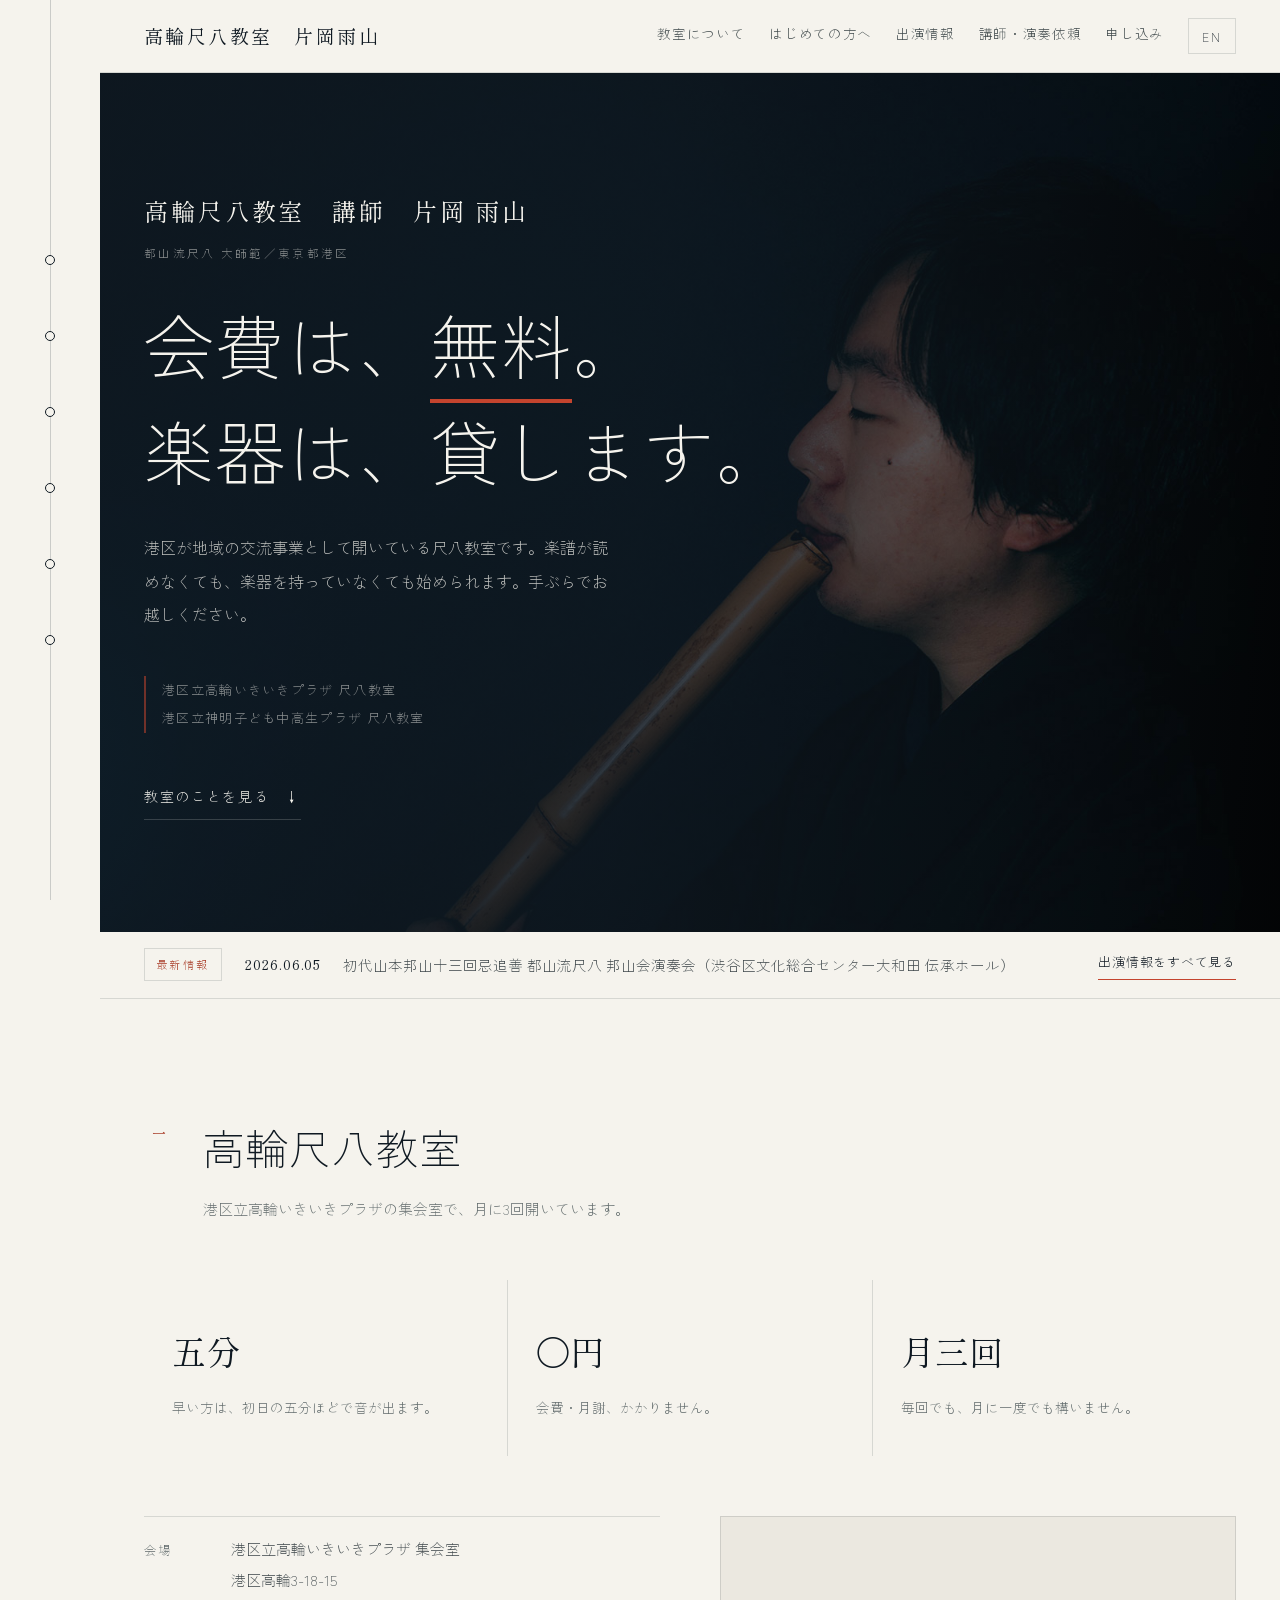
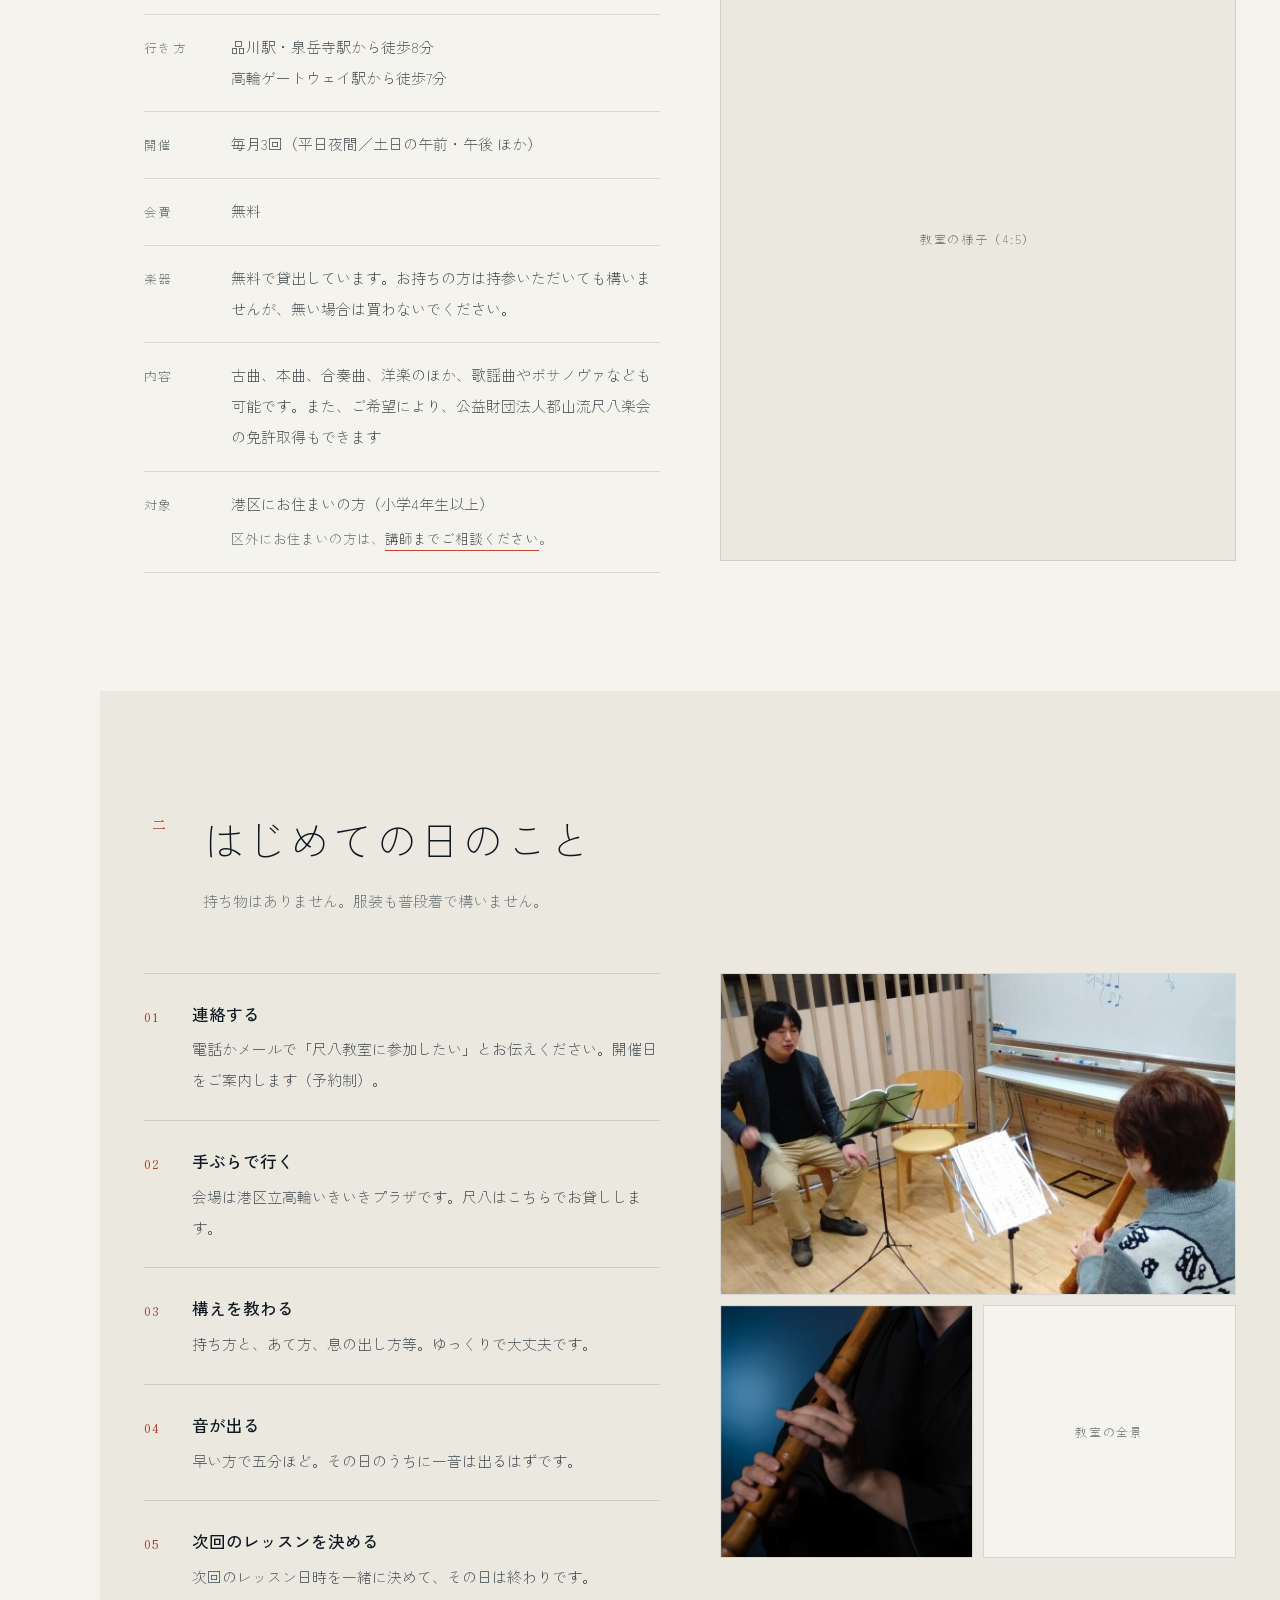
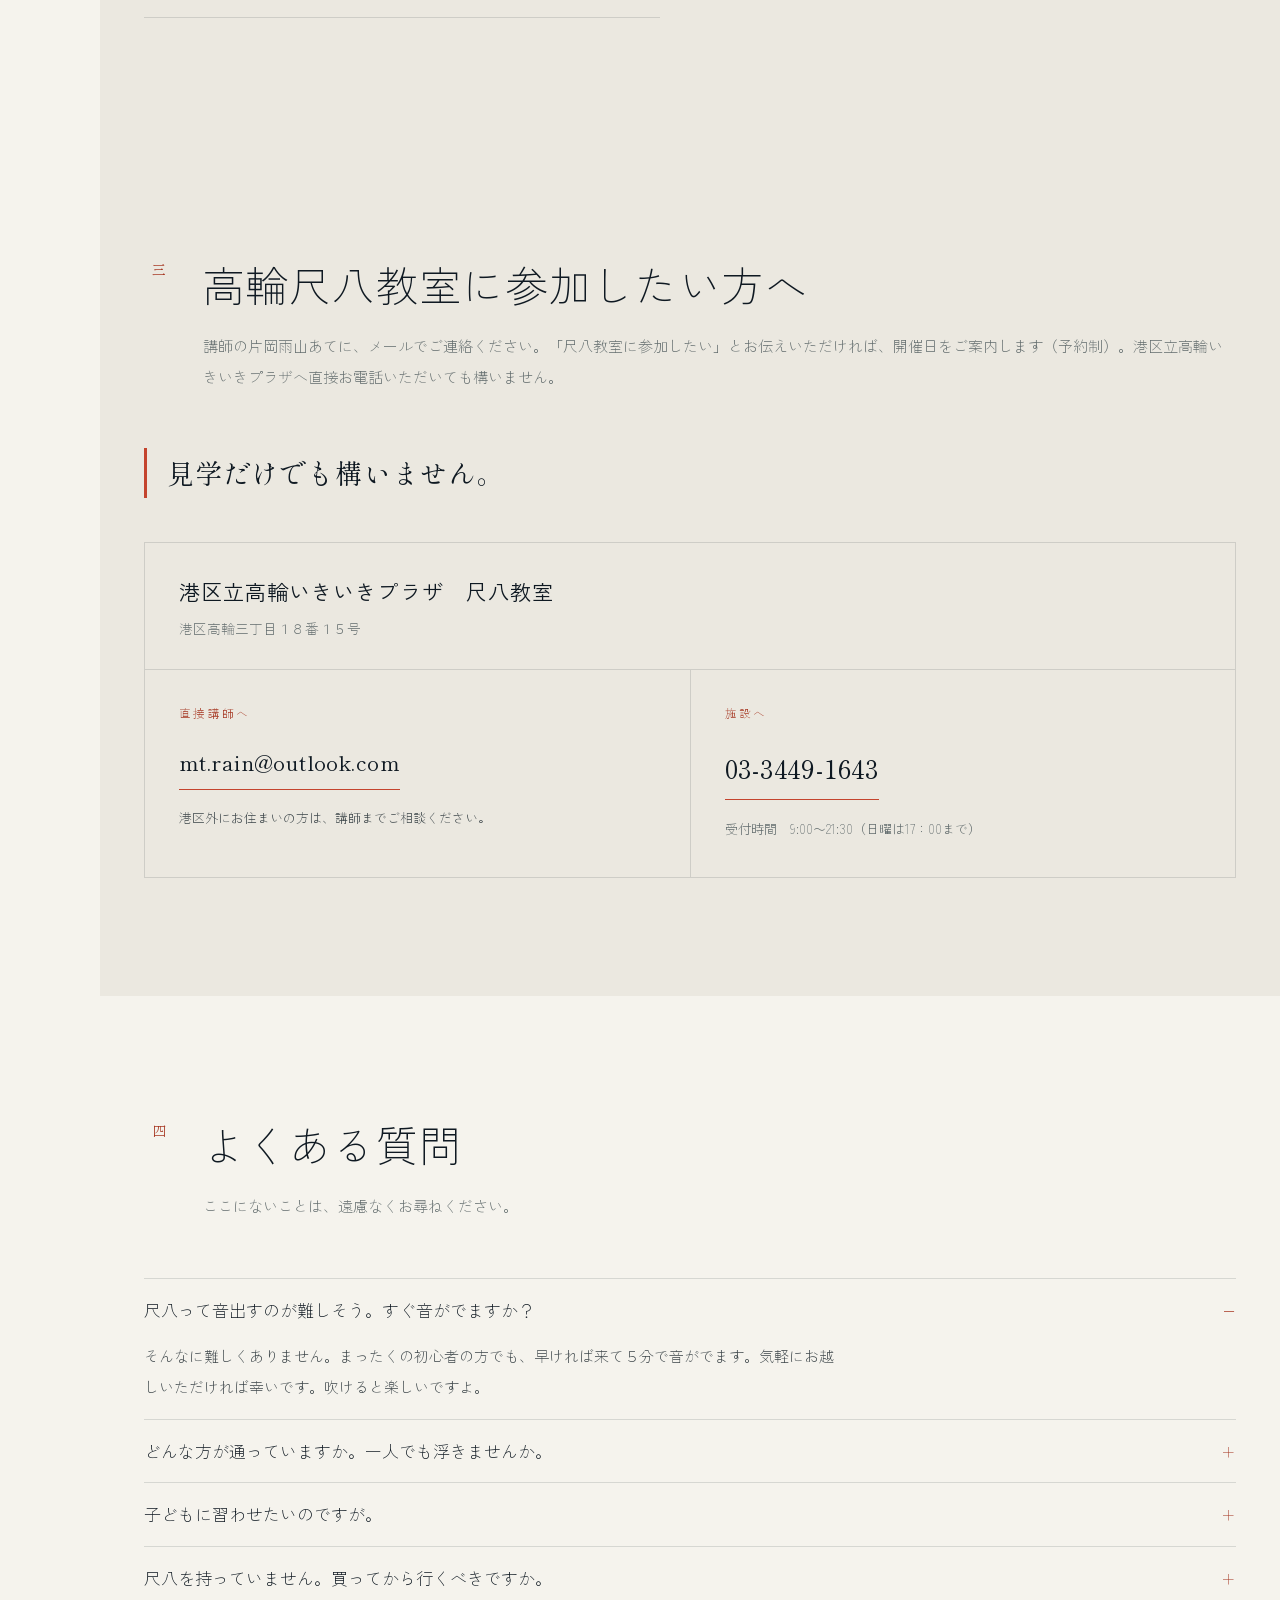
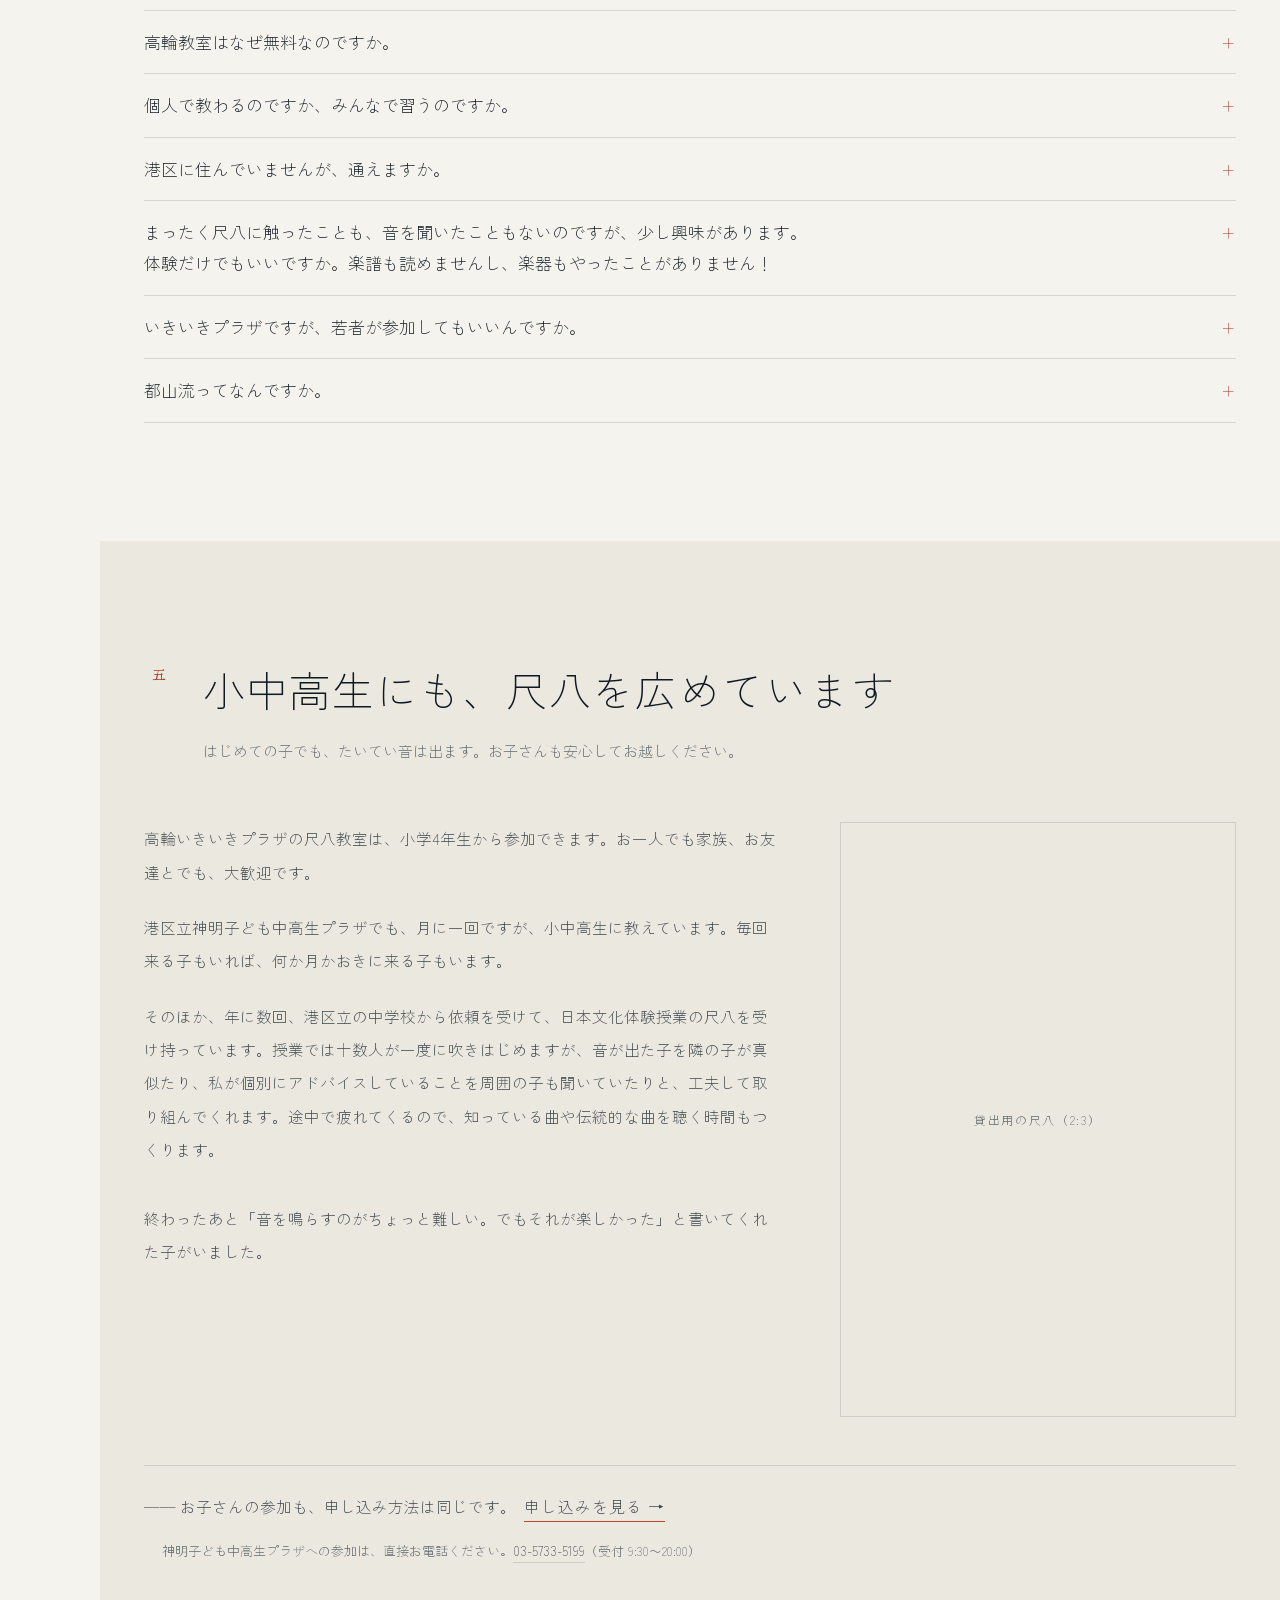
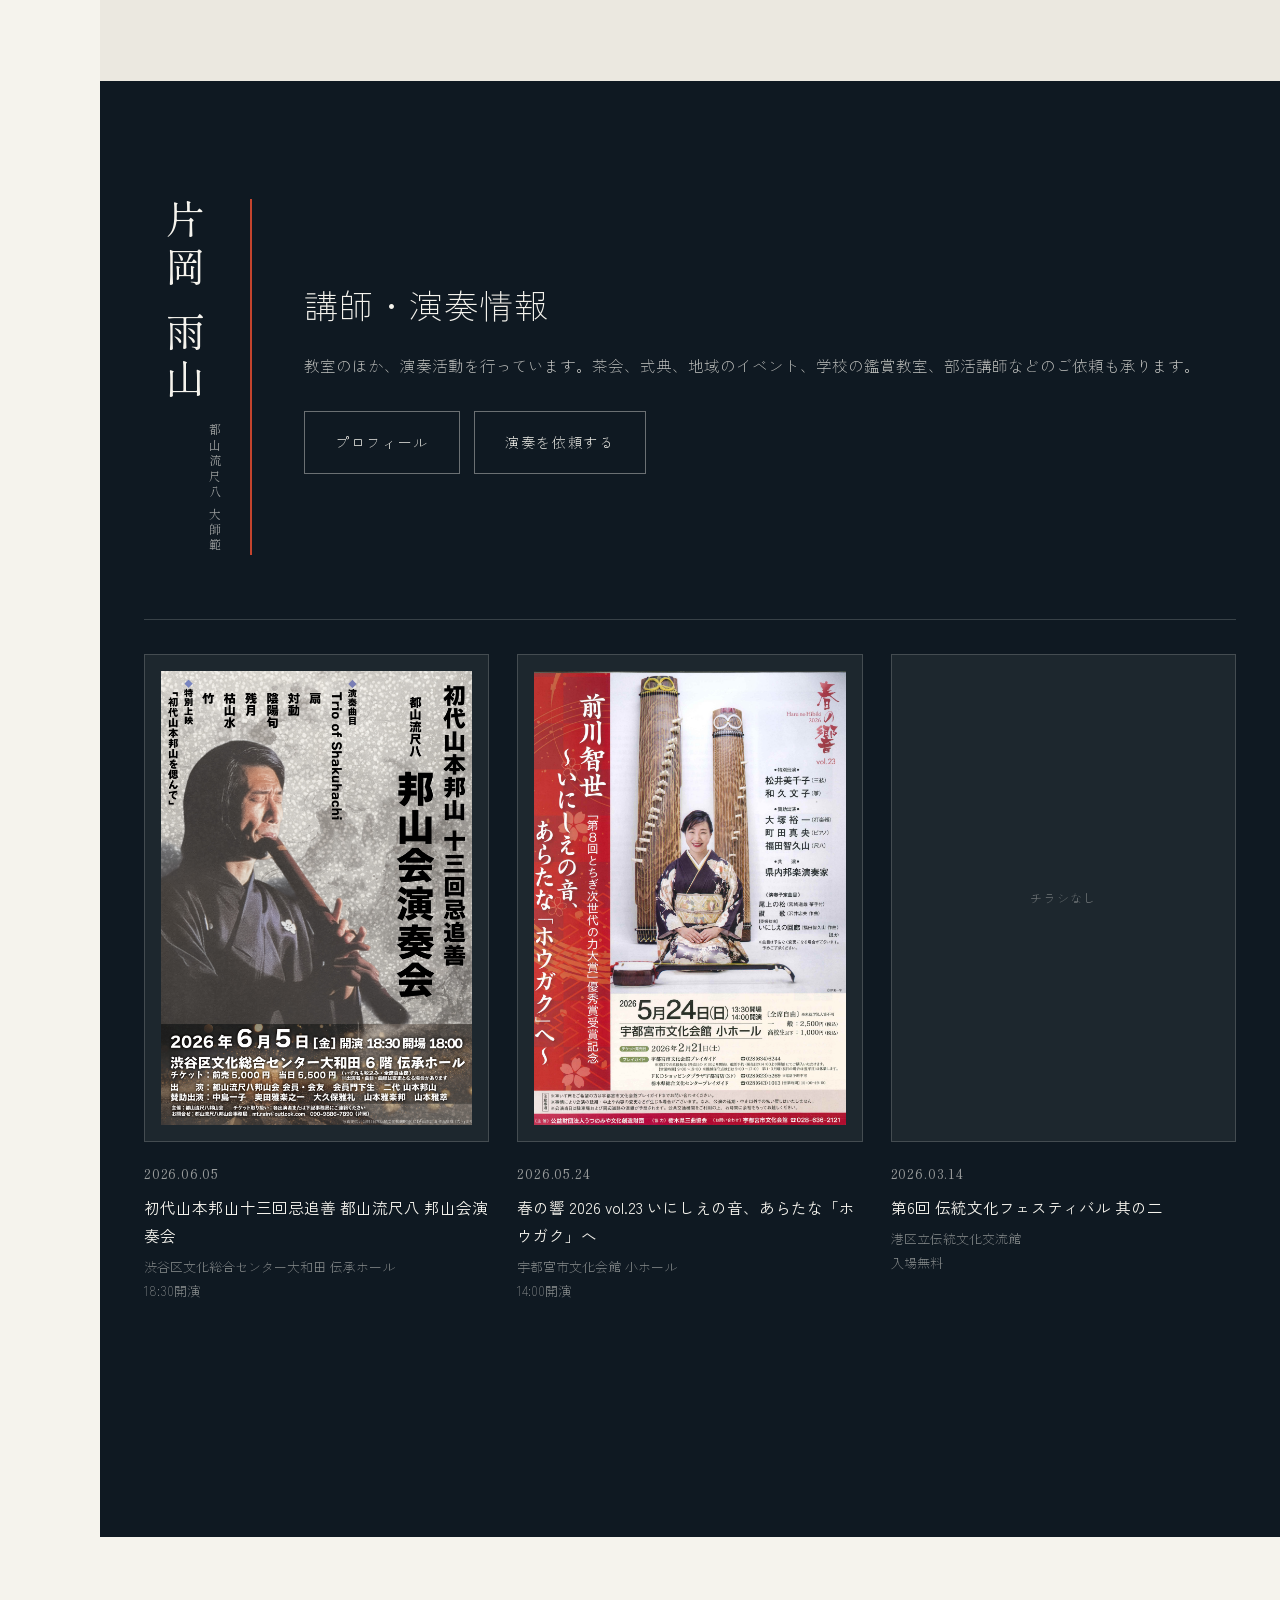
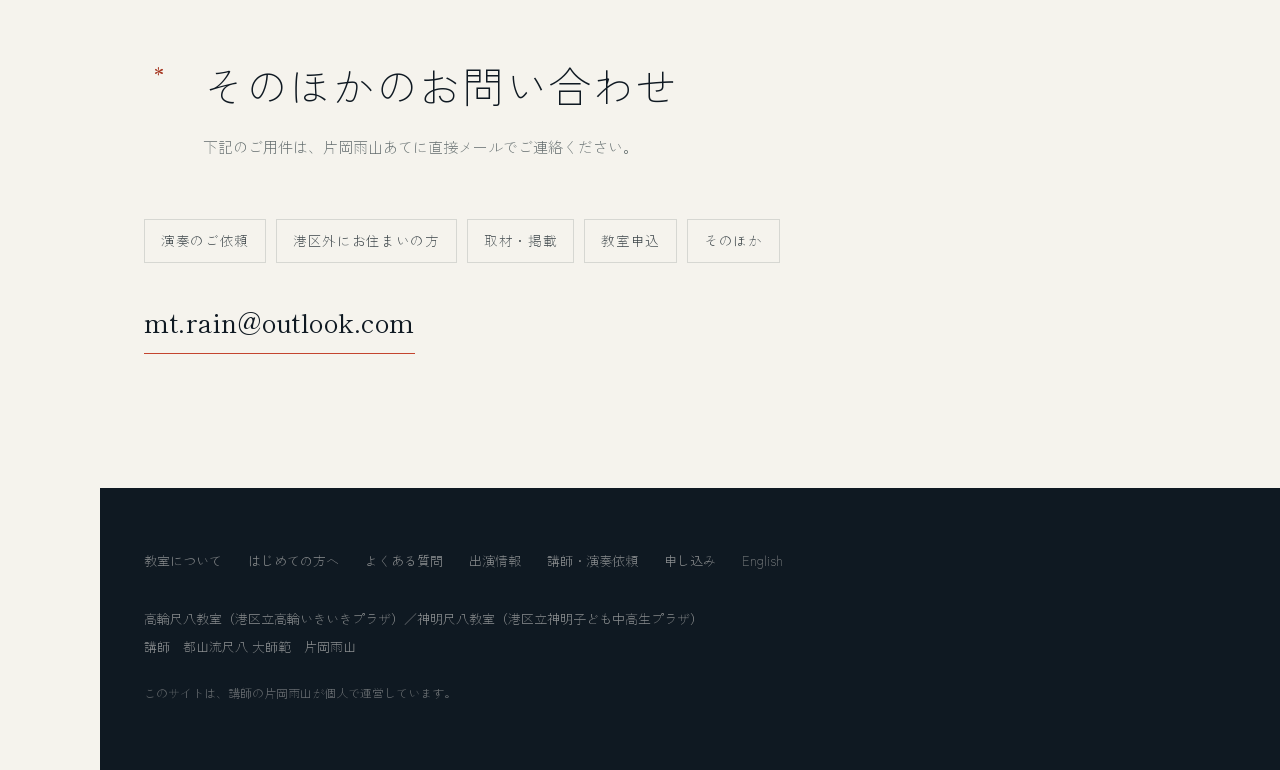
==== commit 490a2447: "Rework hero with background photo, add mobile menu and kids section Restructure top page: merge who/" ====
--- a/index.html
+++ b/index.html
@@ -5,9 +5,13 @@
 <meta name="viewport" content="width=device-width, initial-scale=1">
 <title>高輪尺八教室｜東京都港区・初心者歓迎・会費無料</title>
 <meta name="description" content="東京都港区高輪の尺八教室。会費無料、楽器の貸出あり、手ぶらで通えます。初心者歓迎。都山流大師範 片岡雨山が指導します。港区外の方もご相談ください。">
+<meta name="theme-color" content="#0F1922">
 <meta property="og:title" content="高輪尺八教室｜東京都港区・初心者歓迎・会費無料">
 <meta property="og:description" content="会費無料、楽器の貸出あり。手ぶらで通える港区の尺八教室です。">
 <meta property="og:type" content="website">
+<meta property="og:url" content="https://uzan498.github.io/takanawa-shakuhachi/index.html">
+<meta property="og:image" content="https://uzan498.github.io/takanawa-shakuhachi/images/ogp.jpg">
+<meta name="twitter:card" content="summary_large_image">
 <link rel="preconnect" href="https://fonts.googleapis.com">
 <link rel="preconnect" href="https://fonts.gstatic.com" crossorigin>
 <link href="https://fonts.googleapis.com/css2?family=Zen+Kaku+Gothic+New:wght@300;400;500&family=Shippori+Mincho+B1:wght@400;600&display=swap" rel="stylesheet">
@@ -15,14 +19,13 @@
 </head>
 <body class="has-rail">
 
-<nav class="rail dark" aria-label="ページ内の現在地">
-  <a href="#who"><i></i><span>どちらの方ですか</span></a>
+<nav class="rail" aria-label="ページ内の現在地">
   <a href="#class"><i></i><span>高輪の教室</span></a>
   <a href="#first"><i></i><span>はじめての日</span></a>
+  <a href="#apply"><i></i><span>申し込み</span></a>
   <a href="#qa"><i></i><span>よくある質問</span></a>
-  <a href="#artist"><i></i><span>講師・演奏情報</span></a>
-  <a href="#apply"><i></i><span>申し込み</span></a>
-  <a href="#contact"><i></i><span>お問い合わせ</span></a>
+  <a href="#kids"><i></i><span>小中高生に</span></a>
+  <a href="#artist"><i></i><span>片岡雨山</span></a>
 </nav>
 
 <header>
@@ -36,16 +39,32 @@
       <a href="#apply">申し込み</a>
       <a class="en" href="en.html">EN</a>
     </div>
+    <button type="button" class="hbg" id="hbg" aria-expanded="false" aria-controls="menu" aria-label="メニューを開く">
+      <i></i><i></i><i></i>
+    </button>
   </div>
 </header>
 
+<div class="menu" id="menu" aria-hidden="true">
+  <div class="wrap">
+    <a href="#class">教室について</a>
+    <a href="#first">はじめての方へ</a>
+    <a href="#apply">申し込み</a>
+    <a href="#qa">よくある質問</a>
+    <a href="performances.html">出演情報</a>
+    <a href="profile.html">講師・演奏依頼</a>
+    <a href="#contact">お問い合わせ</a>
+  </div>
+</div>
+
 <div class="hero" id="top">
-  <div class="wrap">
-    <p class="eyebrow">東京都港区　都山流尺八</p>
+  <div class="hero-bg" aria-hidden="true"></div>
+  <div class="wrap">
+    <p class="byline"><span class="bl-name">高輪尺八教室　講師　片岡 雨山</span><span class="bl-note">都山流尺八 大師範／東京都港区</span></p>
     <h1>会費は、<u>無料</u>。<br>楽器は、貸します。</h1>
     <p class="lede">港区が地域の交流事業として開いている尺八教室です。楽譜が読めなくても、楽器を持っていなくても始められます。手ぶらでお越しください。</p>
     <p class="venue">港区立高輪いきいきプラザ 尺八教室<br>港区立神明子ども中高生プラザ 尺八教室</p>
-    <a class="jump" href="#who">教室のことを見る　↓</a>
+    <a class="jump" href="#class">教室のことを見る　↓</a>
   </div>
 </div>
 
@@ -53,73 +72,41 @@
   <div class="wrap" id="latest-line"></div>
 </div>
 
-<section id="who">
+<section id="class">
   <div class="wrap">
     <div class="head rv">
       <span class="num">一</span>
-      <div>
-        <h2>どちらに当てはまりますか</h2>
-        <p>２教室は港区の事業のため、対象が決まっています。当てはまらない場合も、まずはご相談ください。</p>
-      </div>
-    </div>
-    <div class="rt rv">
-      <div class="main">
-        <small>全世代</small>
-        <h3>高輪尺八教室</h3>
-        <p>港区立高輪いきいきプラザが主催しています。小学4年生以上の港区の方が参加できます。会費は無料、楽器もお貸しします。</p>
-        <a href="#class">教室のことを見る</a>
-      </div>
-      <div>
-        <small>小・中・高校生</small>
-        <h3>神明尺八教室</h3>
-        <p>港区立神明子ども中高生プラザが主催している、小中高生対象の無料の体験教室です。楽器もお貸しします。</p>
-        <a href="#apply">連絡先を見る</a>
-      </div>
-      <div>
-        <small>港区外の方</small>
-        <h3>ご相談ください</h3>
-        <p>高輪尺八教室は原則として港区の方が対象ですが、区外にお住まいの方は個別にご相談を承っています。一度ご連絡ください。</p>
-        <a href="#contact">問い合わせる</a>
-      </div>
-    </div>
-  </div>
-</section>
-
-<section id="class">
-  <div class="wrap">
-    <div class="head rv">
-      <span class="num">二</span>
       <div>
         <h2>高輪尺八教室</h2>
         <p>港区立高輪いきいきプラザの集会室で、月に3回開いています。</p>
       </div>
+    </div>
+    <div class="facts rv">
+      <div><b>五分</b><p>早い方は、初日の五分ほどで音が出ます。</p></div>
+      <div><b>〇円</b><p>会費・月謝、かかりません。</p></div>
+      <div><b>月三回</b><p>毎回でも、月に一度でも構いません。</p></div>
     </div>
     <div class="detail rv">
       <dl class="spec">
         <dt>会場</dt><dd>港区立高輪いきいきプラザ 集会室<br>港区高輪3-18-15</dd>
         <dt>行き方</dt><dd>品川駅・泉岳寺駅から徒歩8分<br>高輪ゲートウェイ駅から徒歩7分</dd>
         <dt>開催</dt><dd>毎月3回（平日夜間／土日の午前・午後 ほか）</dd>
-        <dt>対象</dt><dd>港区の方（区外の方はお問い合わせから連絡ください）</dd>
         <dt>会費</dt><dd class="free">無料</dd>
         <dt>楽器</dt><dd>無料で貸出しています。お持ちの方は持参いただいても構いませんが、無い場合は買わないでください。</dd>
         <dt>内容</dt><dd>古曲、本曲、合奏曲、洋楽のほか、歌謡曲やボサノヴァなども可能です。また、ご希望により、公益財団法人都山流尺八楽会の免許取得もできます</dd>
+        <dt>対象</dt><dd>港区にお住まいの方（小学4年生以上）<br><span class="soudan">区外にお住まいの方は、<a href="#apply">講師までご相談ください</a>。</span></dd>
       </dl>
       <div class="ph" style="aspect-ratio:4/5">教室の様子（4:5）</div>
     </div>
-    <div class="facts rv">
-      <div><b>五分</b><p>早い方は、初日の五分ほどで音が出ます。</p></div>
-      <div><b>〇円</b><p>会費・月謝、かかりません。</p></div>
-      <div><b>月三回</b><p>毎回でも、月に一度でも構いません。</p></div>
-    </div>
   </div>
 </section>
 
 <section id="first" style="background:var(--paper-2)">
   <div class="wrap">
     <div class="head rv">
-      <span class="num">三</span>
-      <div>
-        <h2>はじめての日のこと（高輪尺八教室）</h2>
+      <span class="num">二</span>
+      <div>
+        <h2>はじめての日のこと</h2>
         <p>持ち物はありません。服装も普段着で構いません。</p>
       </div>
     </div>
@@ -140,6 +127,37 @@
   </div>
 </section>
 
+<section id="apply" class="apply">
+  <div class="wrap">
+    <div class="head rv">
+      <span class="num">三</span>
+      <div>
+        <h2>高輪尺八教室に参加したい方へ</h2>
+        <p>講師の片岡雨山あてに、メールでご連絡ください。「尺八教室に参加したい」とお伝えいただければ、開催日をご案内します（予約制）。港区立高輪いきいきプラザへ直接お電話いただいても構いません。</p>
+      </div>
+    </div>
+    <p class="reassure rv">見学だけでも構いません。</p>
+    <div class="applybox rv">
+      <div class="venue2">
+        <h3>港区立高輪いきいきプラザ　尺八教室</h3>
+        <p class="sub2">港区高輪三丁目１８番１５号</p>
+      </div>
+      <div class="ways">
+        <div class="way">
+          <small>直接講師へ</small>
+          <a class="mail" href="mailto:mt.rain@outlook.com?subject=%E5%B0%BA%E5%85%AB%E6%95%99%E5%AE%A4%E3%81%AB%E3%81%A4%E3%81%84%E3%81%A6">mt.rain@outlook.com</a>
+          <p class="note2">港区外にお住まいの方は、講師までご相談ください。</p>
+        </div>
+        <div class="way">
+          <small>施設へ</small>
+          <a class="tel" href="tel:0334491643">03-3449-1643</a>
+          <p class="hours">受付時間　9:00〜21:30（日曜は17：00まで）</p>
+        </div>
+      </div>
+    </div>
+  </div>
+</section>
+
 <section id="qa">
   <div class="wrap">
     <div class="head rv">
@@ -160,7 +178,7 @@
       </details>
       <details>
         <summary>子どもに習わせたいのですが。</summary>
-        <p>ぜひお越しください。高輪いきいきプラザの教室は小学4年生以上が対象です（月３回）。神明子ども中高生プラザの方は小中高生が体験できます（月１回）。</p>
+        <p>ぜひお越しください。高輪いきいきプラザの教室は小学4年生以上が対象です（月３回）。神明子ども中高生プラザの方は小中高生が体験できます（月１回）。港区立の中学校では、毎年、体験授業も行っています。</p>
       </details>
       <details>
         <summary>尺八を持っていません。買ってから行くべきですか。</summary>
@@ -174,7 +192,7 @@
         <summary>個人で教わるのですか、みんなで習うのですか。</summary>
         <p>基本は一人ずつお教えします。お友達とご一緒でも構いません。合奏の指導は集団で行います。</p>
       </details>
-            <details>
+      <details>
         <summary>港区に住んでいませんが、通えますか。</summary>
         <p>高輪いきいきプラザの尺八教室は、区内にお住まいの方が対象です。区外でも尺八をやってみたいという方は、直接お問い合わせから講師にメールしてみてください。神明の方は小中高生であればどなたでも可です。</p>
       </details>
@@ -190,6 +208,31 @@
         <summary>都山流ってなんですか。</summary>
         <p>尺八の流派の一つです。ほかに琴古流などがあります。都山流は、初代の中尾都山という方がはじめ、今でも多くの奏者がいます。流祖の中尾都山先生は、東京に進出した際に白金や赤坂に住んでいたそうです。今でいう港区ですね。当教室では、そんな港区と縁のある都山流尺八を習うことができます。</p>
       </details>
+    </div>
+  </div>
+</section>
+
+<section id="kids" style="background:var(--paper-2)">
+  <div class="wrap">
+    <div class="head rv">
+      <span class="num">五</span>
+      <div>
+        <h2>小中高生にも、尺八を広めています</h2>
+        <p>はじめての子でも、たいてい音は出ます。お子さんも安心してお越しください。</p>
+      </div>
+    </div>
+    <div class="kidsgrid rv">
+      <div class="kidsbody">
+        <p>高輪いきいきプラザの尺八教室は、小学4年生から参加できます。お一人でも家族、お友達とでも、大歓迎です。</p>
+        <p>港区立神明子ども中高生プラザでも、月に一回ですが、小中高生に教えています。毎回来る子もいれば、何か月かおきに来る子もいます。</p>
+        <p>そのほか、年に数回、港区立の中学校から依頼を受けて、日本文化体験授業の尺八を受け持っています。授業では十数人が一度に吹きはじめますが、音が出た子を隣の子が真似たり、私が個別にアドバイスしていることを周囲の子も聞いていたりと、工夫して取り組んでくれます。途中で疲れてくるので、知っている曲や伝統的な曲を聴く時間もつくります。</p>
+        <p class="last">終わったあと「音を鳴らすのがちょっと難しい。でもそれが楽しかった」と書いてくれた子がいました。</p>
+      </div>
+      <div class="ph" style="aspect-ratio:2/3">貸出用の尺八（2:3）</div>
+    </div>
+    <div class="kidsend rv">
+      <p class="kidsgo">お子さんの参加も、申し込み方法は同じです。<a href="#apply">申し込みを見る</a></p>
+      <p class="kidstel">神明子ども中高生プラザへの参加は、直接お電話ください。<a href="tel:0357335199">03-5733-5199</a><span>（受付 9:30〜20:00）</span></p>
     </div>
   </div>
 </section>
@@ -212,43 +255,10 @@
   </div>
 </section>
 
-<section id="apply" class="apply">
-  <div class="wrap">
-    <div class="head rv">
-      <span class="num">五</span>
-      <div>
-        <h2>教室に参加したい方へ</h2>
-        <p>各施設または講師にご連絡ください。「尺八教室に参加したい」とお伝えいただければ、開催日をご案内します（予約制）。</p>
-      </div>
-    </div>
-    <p class="reassure rv">見学だけでも構いません。</p>
-    <div class="rooms2 rv">
-      <div class="room2">
-        <small>全世代</small>
-        <h3>港区立高輪いきいきプラザ</h3>
-        <p class="sub2">港区高輪三丁目１８番１５号</p>
-        <a class="tel" href="tel:0334491643">03-3449-1643</a>
-        <p class="hours">受付時間　9:00〜21:30（日曜は17：00まで）</p>
-      </div>
-      <div class="room2">
-        <small>小・中・高校生</small>
-        <h3>神明子ども中高生プラザ</h3>
-        <p class="sub2">浜松町一丁目６番７号　プラザ神明５，６階</p>
-        <a class="tel" href="tel:0357335199">03-5733-5199</a>
-        <p class="hours">受付時間　9:30〜20:00</p>
-      </div>
-    </div>
-    <div class="direct rv">
-      <p>講師・片岡雨山へ直接ご連絡いただいても構いません。</p>
-      <a class="mail" href="mailto:mt.rain@outlook.com?subject=%E5%B0%BA%E5%85%AB%E6%95%99%E5%AE%A4%E3%81%AB%E3%81%A4%E3%81%84%E3%81%A6">mt.rain@outlook.com</a>
-    </div>
-  </div>
-</section>
-
 <section id="contact">
   <div class="wrap">
     <div class="head rv">
-      <span class="num">六</span>
+      <span class="num">＊</span>
       <div>
         <h2>そのほかのお問い合わせ</h2>
         <p>下記のご用件は、片岡雨山あてに直接メールでご連絡ください。</p>
@@ -277,6 +287,7 @@
       <a href="en.html">English</a>
     </div>
     <p>高輪尺八教室（港区立高輪いきいきプラザ）／神明尺八教室（港区立神明子ども中高生プラザ）<br>講師　都山流尺八 大師範　片岡雨山</p>
+    <p class="owner">このサイトは、講師の片岡雨山が個人で運営しています。</p>
   </div>
 </footer>
 
--- a/assets/css/style.css
+++ b/assets/css/style.css
@@ -27,10 +27,8 @@
 /* ── 左のレール（尺八の孔＝現在地） ── */
 .rail{position:fixed;left:0;top:0;bottom:0;width:var(--rail);z-index:40;display:flex;flex-direction:column;align-items:center;justify-content:center;color:var(--navy)}
 .rail::before{content:"";position:absolute;top:0;bottom:0;left:50%;width:1px;background:currentColor;opacity:.18}
-.rail.dark{color:var(--paper)}
 .rail a{position:relative;display:block;width:44px;height:76px;text-decoration:none}
 .rail a i{position:absolute;left:50%;top:50%;transform:translate(-50%,-50%);width:10px;height:10px;border-radius:50%;border:1px solid currentColor;background:var(--paper);transition:.3s}
-.rail.dark a i{background:var(--navy)}
 .rail a span{position:absolute;left:calc(50% + 15px);top:50%;transform:translateY(-50%);writing-mode:vertical-rl;font-size:11.5px;letter-spacing:.26em;white-space:nowrap;opacity:0;transition:.3s}
 .rail a:hover span,.rail a:focus-visible span,.rail a.active span{opacity:.72}
 .rail a.active i{background:var(--shu);border-color:var(--shu);transform:translate(-50%,-50%) scale(1.35)}
@@ -48,8 +46,39 @@
 .en:hover,.en:focus-visible{background:var(--navy);color:var(--paper) !important;border-color:var(--navy) !important}
 @media(max-width:960px){.hnav a:not(.en){display:none}}
 
+/* ── ハンバーガー ── */
+.hbg{display:none;flex-direction:column;justify-content:center;gap:5px;width:44px;height:44px;margin-left:4px;padding:0;background:none;border:0;cursor:pointer;flex:none}
+.hbg i{display:block;width:22px;height:1px;background:var(--navy);margin:0 auto}
+@media(max-width:960px){.hbg{display:flex}.bar{gap:10px}}
+.menu{position:fixed;left:0;right:0;top:72px;z-index:29;background:var(--paper);border-bottom:1px solid var(--line);
+  transform:translateY(-100%);visibility:hidden;transition:transform .38s ease,visibility .38s}
+.menu.open{transform:none;visibility:visible}
+.menu .wrap{padding-top:8px;padding-bottom:26px}
+.menu a{display:block;text-decoration:none;font-family:var(--m);font-size:17px;letter-spacing:.1em;padding:17px 2px;border-bottom:1px solid var(--line);color:var(--navy)}
+.menu a:last-child{border-bottom:0}
+body.menu-open{overflow:hidden}
+body.menu-open .mobile-cta{transform:translateY(100%)}
+@media(min-width:961px){.menu{display:none}}
+@media(prefers-reduced-motion:reduce){.menu{transition:none}}
+
 /* ── ヒーロー ── */
-.hero{background:var(--navy);color:var(--paper);padding:130px 0 118px}
+.hero{position:relative;overflow:hidden;background:var(--navy);color:var(--paper);padding:118px 0 112px}
+.hero > .wrap{position:relative;z-index:2;width:100%}
+.hero-bg{position:absolute;inset:0;z-index:1;
+  background-image:url("../../images/hero-wide.jpg");
+  background-size:auto 100%;          /* 高さ基準。画面を広げても拡大しない */
+  background-position:right center;
+  background-color:#000B13;           /* 画像左端と同色。継ぎ目を消す */
+  background-repeat:no-repeat}
+.hero-bg::after{content:"";position:absolute;inset:0;
+  background:linear-gradient(95deg,rgba(15,25,34,.82) 0%,rgba(15,25,34,.66) 40%,rgba(15,25,34,.18) 72%,rgba(15,25,34,0) 100%)}
+
+/* 名乗り */
+.byline{display:flex;flex-direction:column;gap:10px;margin:0 0 32px}
+.bl-name{font-family:var(--m);font-size:clamp(17px,2.35vw,24px);letter-spacing:.12em;line-height:1.7}
+.bl-note{font-size:11.5px;letter-spacing:.2em;opacity:.55}
+@media(max-width:600px){.bl-name{letter-spacing:.08em}}
+
 .eyebrow{font-size:13.5px;letter-spacing:.28em;opacity:.85;margin:0 0 34px}
 h1{margin:0 0 34px;font-weight:300;font-size:clamp(36px,6.6vw,70px);line-height:1.34;letter-spacing:.02em}
 h1 u{text-decoration:none;display:inline-block;border-bottom:4px solid var(--shu);padding-bottom:8px}
@@ -57,7 +86,25 @@
 .venue{margin:0 0 46px;font-size:13px;letter-spacing:.1em;opacity:.55;padding-left:16px;border-left:2px solid var(--shu);line-height:2.2}
 .jump{display:inline-flex;align-items:center;gap:12px;text-decoration:none;font-size:14px;letter-spacing:.12em;border-bottom:1px solid var(--line-d);padding-bottom:8px;transition:.25s}
 .jump:hover,.jump:focus-visible{border-color:var(--paper);gap:18px}
-@media(max-width:900px){.hero{padding:78px 0 70px}}
+@media(min-width:761px) and (max-width:900px){.hero{padding:78px 0 70px}}
+
+/* 幅が足りないときは、紺のマスクを右まで伸ばして顔を沈める
+   （縦レイアウトになる画面では、下の指定が上書きします） */
+@media (max-width:1560px){
+  .hero-bg::after{background:linear-gradient(95deg,
+    rgba(15,25,34,.90) 0%,rgba(15,25,34,.84) 46%,rgba(15,25,34,.50) 76%,rgba(15,25,34,.14) 100%)}
+}
+
+/* 縦長〜正方形に近い画面は、文字を上・顔を下に */
+@media (max-width:1200px) and (max-aspect-ratio:5/4){
+  .hero{min-height:100svh;display:flex;align-items:flex-start;padding:64px 0 40px}
+  .hero-bg{background-image:url("../../images/hero-tall.jpg");
+    background-size:cover;background-position:58% bottom}
+  .hero-bg::after{background:linear-gradient(180deg,
+    rgba(15,25,34,.95) 0%,rgba(15,25,34,.90) 34%,rgba(15,25,34,.62) 62%,rgba(15,25,34,.30) 100%)}
+}
+/* 教室名2行は、スマホでは場所を譲る */
+@media (max-width:760px){ .hero .venue{display:none} }
 
 /* 下位ページの見出し帯 */
 .phead{background:var(--navy);color:var(--paper);padding:86px 0 78px}
@@ -104,11 +151,30 @@
 .ph{background:var(--paper-2);border:1px solid var(--line);display:flex;align-items:center;justify-content:center;color:var(--grey);font-size:12px;letter-spacing:.14em;text-align:center;padding:20px;line-height:2;overflow:hidden}
 .ph:has(img){padding:0}
 .ph img{width:100%;height:100%;object-fit:cover}
-.facts{display:grid;grid-template-columns:repeat(3,1fr);gap:1px;background:var(--line);margin-top:60px}
+.facts{display:grid;grid-template-columns:repeat(3,1fr);gap:1px;background:var(--line);margin:0 0 60px}
 .facts div{background:var(--paper);padding:36px 28px}
 .facts b{display:block;font-family:var(--m);font-size:34px;font-weight:400;margin-bottom:8px}
 .facts p{margin:0;font-size:13.5px;color:var(--grey);line-height:1.95}
+.soudan{display:inline-block;margin-top:6px;font-size:13.5px;color:var(--grey)}
+.soudan a{text-decoration:none;border-bottom:1px solid var(--shu);padding-bottom:2px;color:var(--body)}
+.soudan a:hover,.soudan a:focus-visible{color:var(--shu-d)}
 @media(max-width:860px){.detail{grid-template-columns:1fr;gap:36px}.facts{grid-template-columns:1fr}}
+
+/* ── 小中高生に ── */
+.kidsgrid{display:grid;grid-template-columns:1fr .62fr;gap:56px;align-items:start}
+.kidsbody p{margin:0 0 22px;font-size:15.5px;color:var(--body);line-height:2.15}
+.kidsbody p.last{margin-top:36px;margin-bottom:0}
+.kidsend{margin:48px 0 0;padding-top:24px;border-top:1px solid var(--line)}
+.kidsgo{margin:0;font-size:15.5px;color:var(--body);line-height:2}
+.kidsgo::before{content:"── ";color:var(--grey)}
+.kidsgo a{margin-left:.5em;text-decoration:none;font-size:16px;letter-spacing:.06em;border-bottom:1px solid var(--shu);padding-bottom:3px;white-space:nowrap}
+.kidsgo a::after{content:" →"}
+.kidsgo a:hover,.kidsgo a:focus-visible{color:var(--shu-d)}
+.kidstel{margin:16px 0 0;padding-left:1.4em;font-size:13px;color:var(--grey);line-height:1.95}
+.kidstel a{text-decoration:none;color:var(--body);border-bottom:1px solid var(--line);padding-bottom:2px}
+.kidstel a:hover,.kidstel a:focus-visible{color:var(--shu-d);border-color:var(--shu)}
+.kidstel span{font-size:12.5px}
+@media(max-width:860px){.kidsgrid{grid-template-columns:1fr;gap:36px}}
 
 /* ── はじめての日 ── */
 .steps{list-style:none;margin:0;padding:0}
@@ -191,19 +257,20 @@
 /* ── 申し込み ── */
 .apply{background:var(--paper-2)}
 .reassure{font-family:var(--m);font-size:clamp(20px,3vw,27px);letter-spacing:.04em;margin:0 0 44px;padding-left:20px;border-left:3px solid var(--shu);line-height:1.85}
-.rooms2{display:grid;grid-template-columns:1fr 1fr;gap:1px;background:var(--line)}
-.room2{background:var(--paper-2);padding:40px 34px}
-.room2 small{font-size:11.5px;letter-spacing:.2em;color:var(--shu-d);display:block;margin-bottom:14px}
-.room2 h3{margin:0 0 6px;font-weight:400;font-size:20px;letter-spacing:.05em}
-.room2 .sub2{margin:0 0 24px;font-size:13.5px;color:var(--grey)}
+.applybox{border:1px solid var(--line);background:var(--paper-2)}
+.venue2{padding:32px 34px 26px;border-bottom:1px solid var(--line)}
+.venue2 h3{margin:0 0 6px;font-weight:400;font-size:21px;letter-spacing:.05em;line-height:1.6}
+.venue2 .sub2{margin:0;font-size:13.5px;color:var(--grey)}
+.ways{display:grid;grid-template-columns:1fr 1fr;gap:1px;background:var(--line)}
+.way{background:var(--paper-2);padding:32px 34px 34px}
+.way small{font-size:11.5px;letter-spacing:.2em;color:var(--shu-d);display:block;margin-bottom:16px}
+.note2{margin:16px 0 0;font-size:13px;color:var(--body);line-height:1.9}
 .tel{font-family:var(--m);font-size:26px;letter-spacing:.03em;text-decoration:none;border-bottom:1px solid var(--shu);padding-bottom:5px;display:inline-block}
 .tel:hover,.tel:focus-visible{color:var(--shu-d)}
 .hours{margin:16px 0 0;font-size:13px;color:var(--grey)}
-.direct{margin-top:1px;background:var(--paper-2);padding:40px 34px;border-top:1px solid var(--line)}
-.direct p{margin:0 0 16px;font-size:14.5px;color:var(--body)}
 .mail{font-family:var(--m);font-size:21px;letter-spacing:.02em;text-decoration:none;border-bottom:1px solid var(--shu);padding-bottom:5px;display:inline-block;word-break:break-all}
 .mail:hover,.mail:focus-visible{color:var(--shu-d)}
-@media(max-width:760px){.rooms2{grid-template-columns:1fr}.room2,.direct{padding:32px 24px}}
+@media(max-width:760px){.ways{grid-template-columns:1fr}.venue2,.way{padding:28px 24px}}
 
 /* ── 問い合わせ ── */
 .uses{list-style:none;margin:0 0 32px;padding:0;display:flex;flex-wrap:wrap;gap:10px}
@@ -215,6 +282,7 @@
 .fnav a{text-decoration:none}
 .fnav a:hover,.fnav a:focus-visible{color:var(--paper)}
 footer p{margin:30px 0 0;line-height:2.2}
+footer .owner{margin-top:18px;font-size:12px;opacity:.7}
 @media(min-width:761px){footer{padding-bottom:64px}}
 
 /* ── スマホ下部の固定ボタン ── */
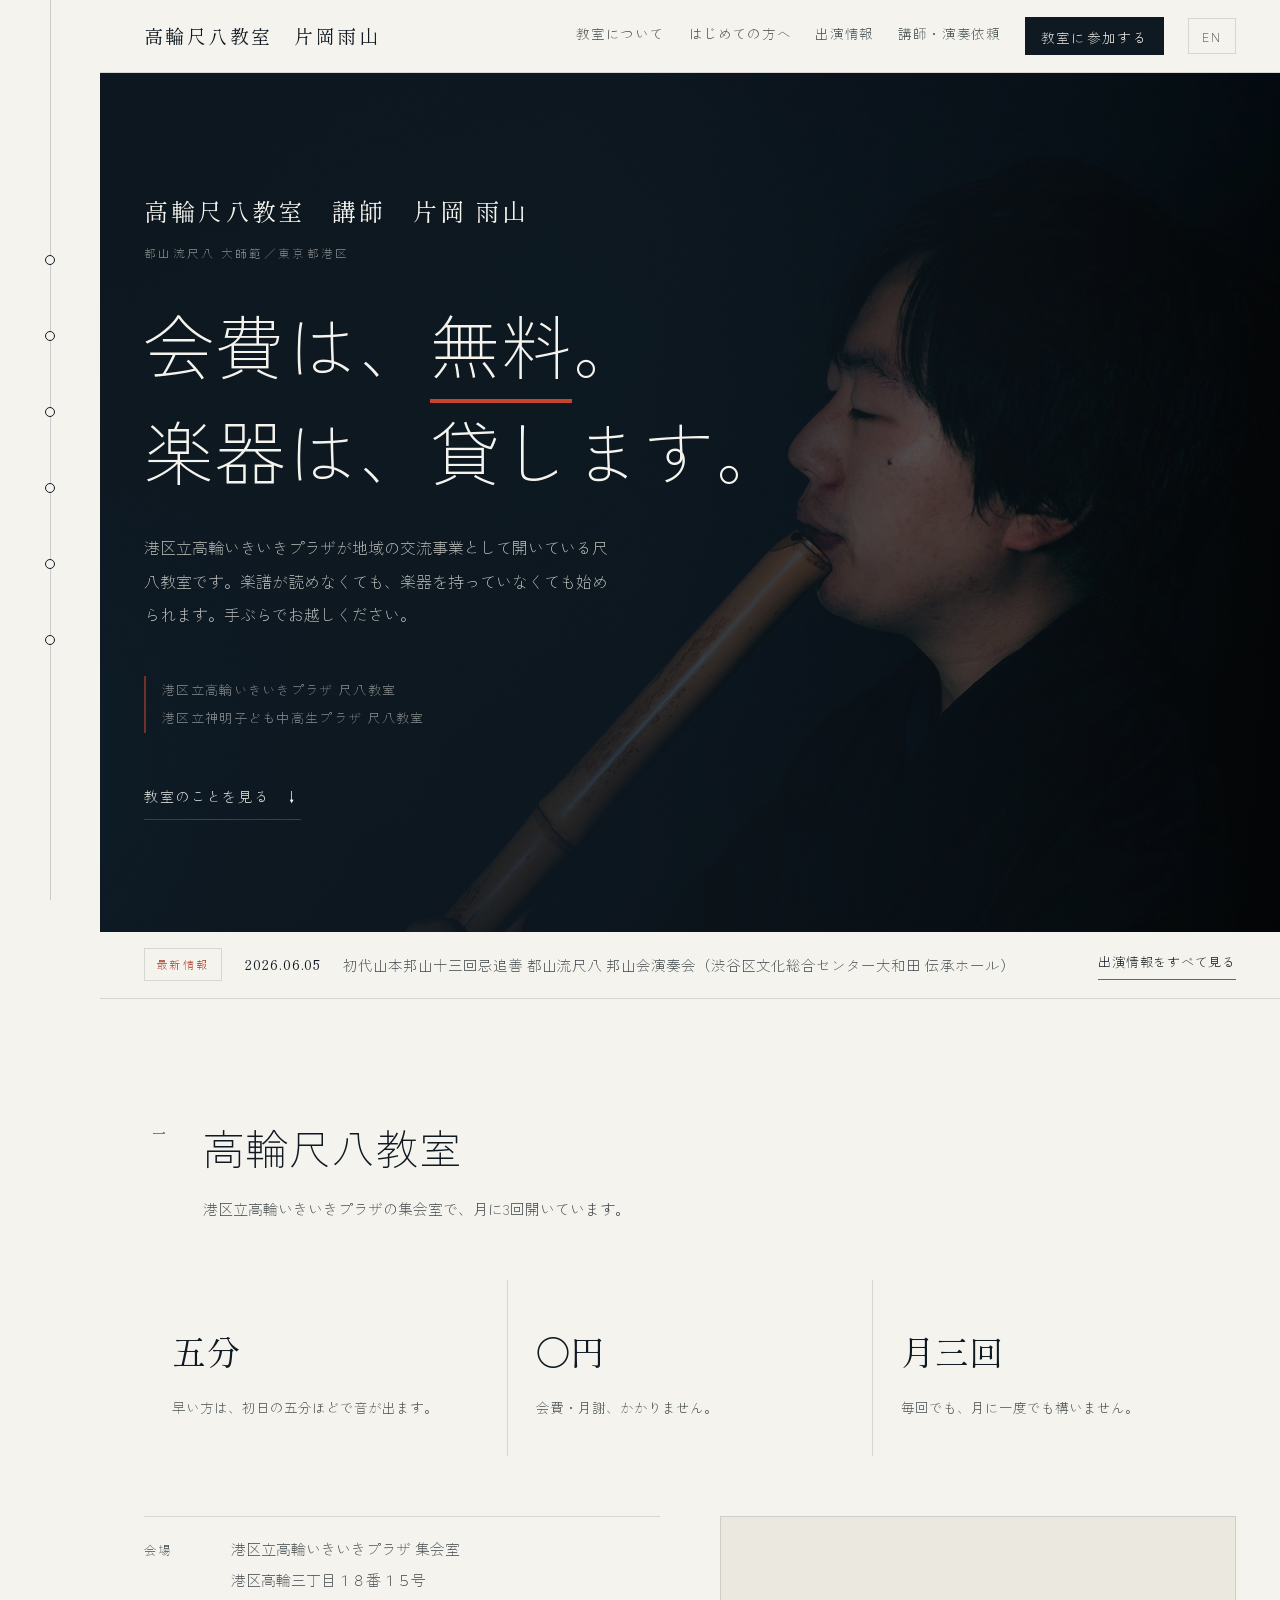
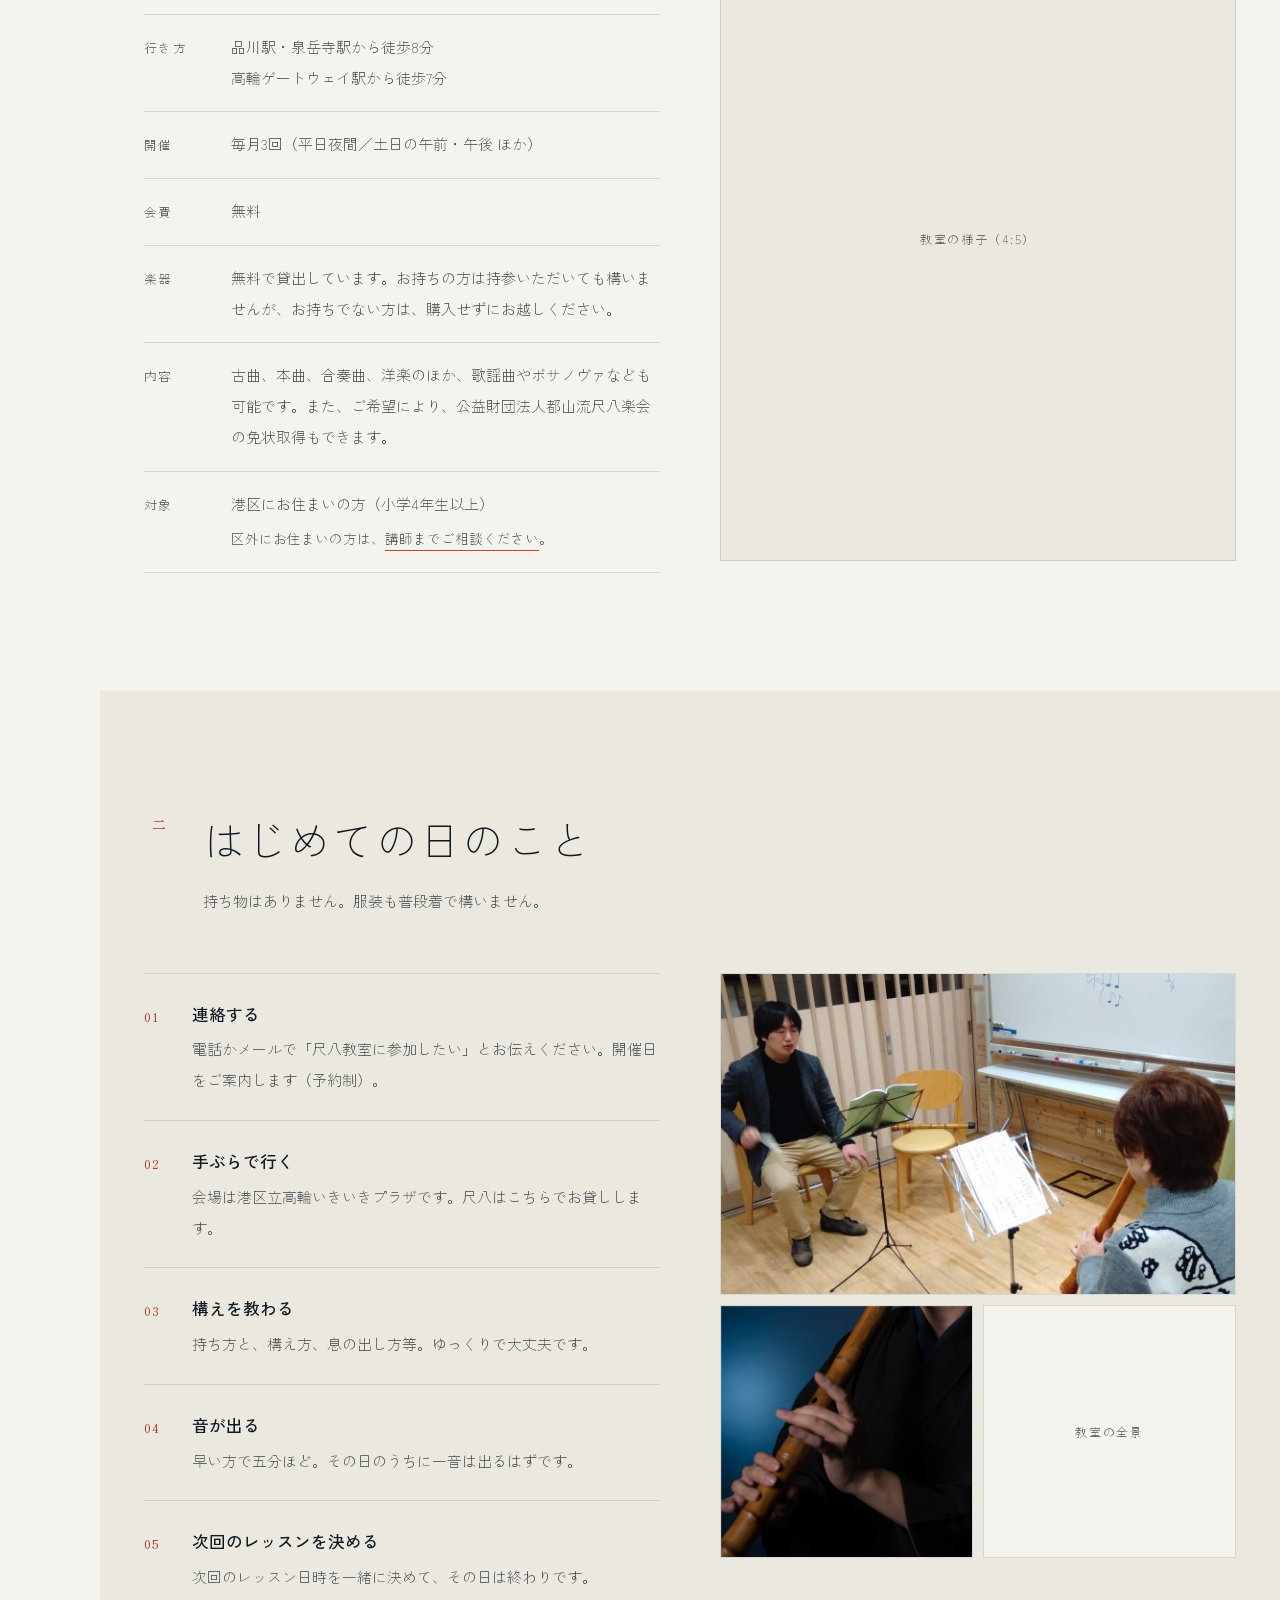
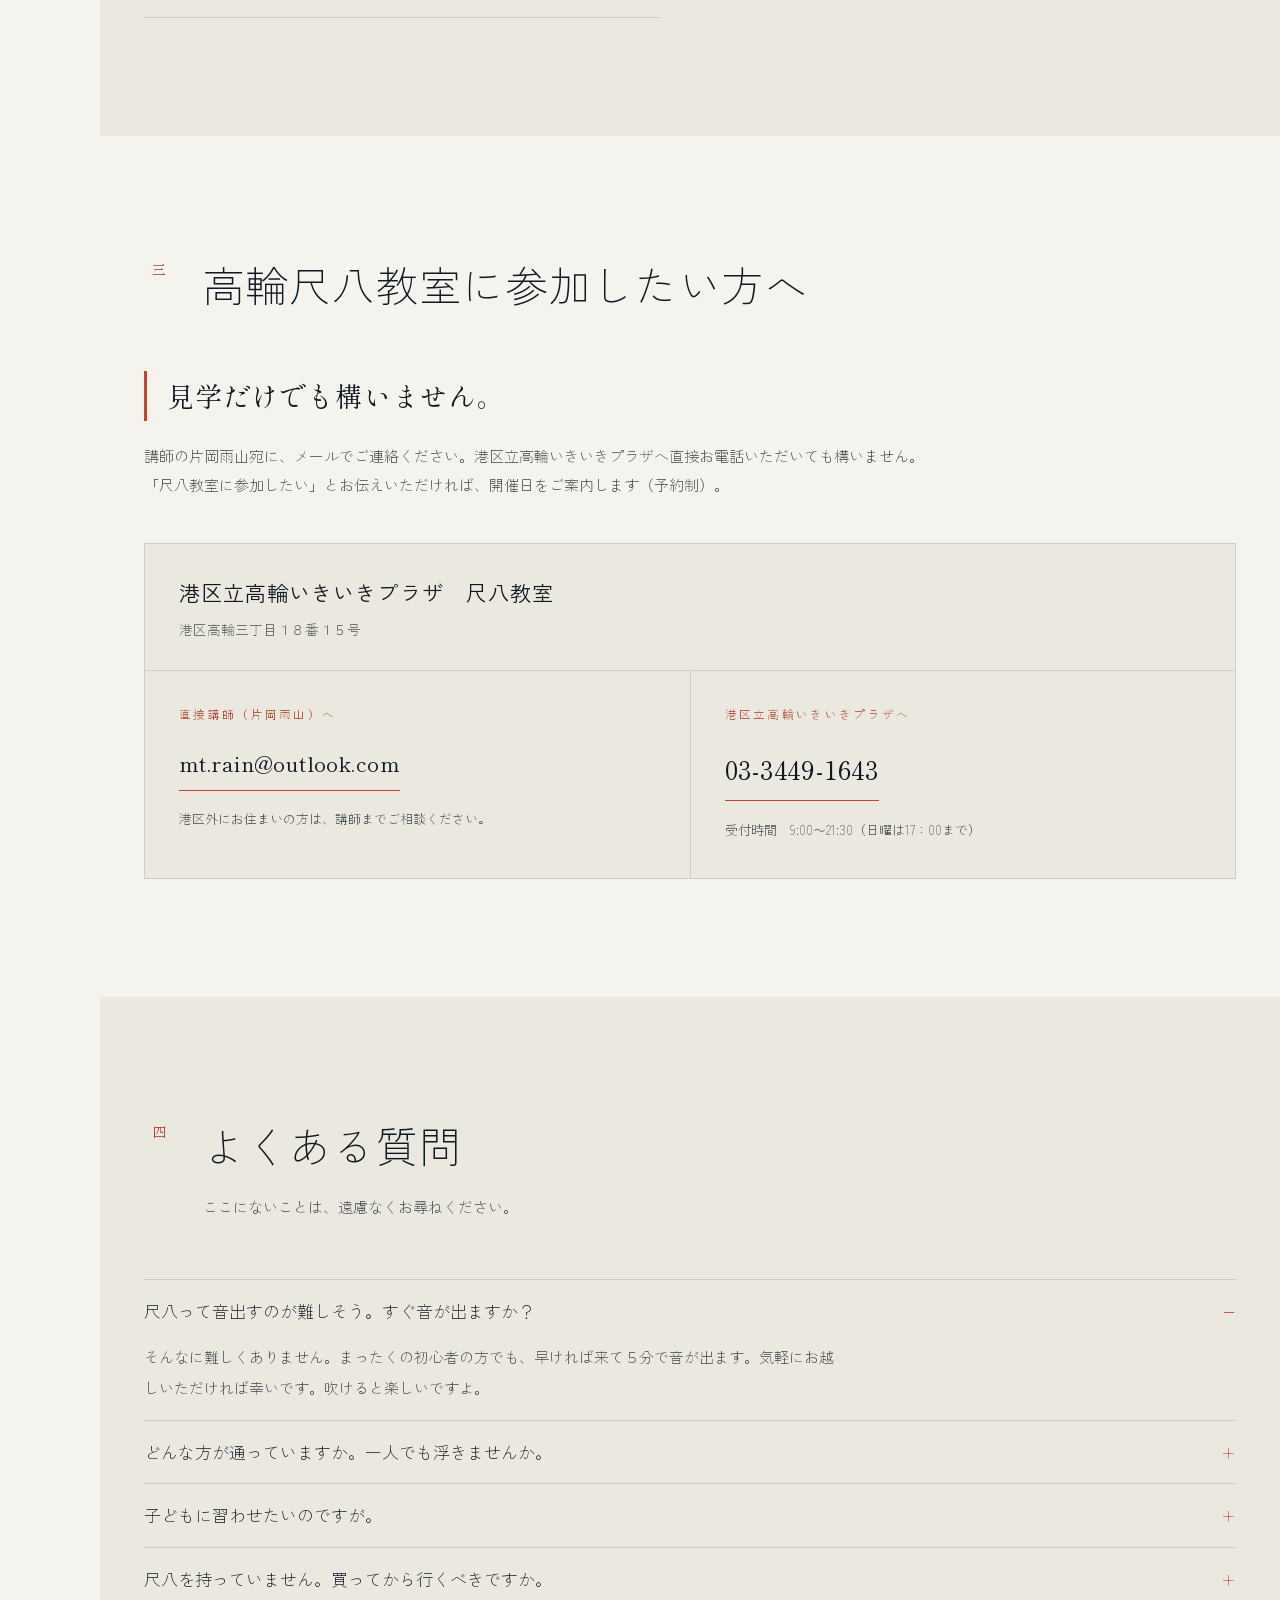
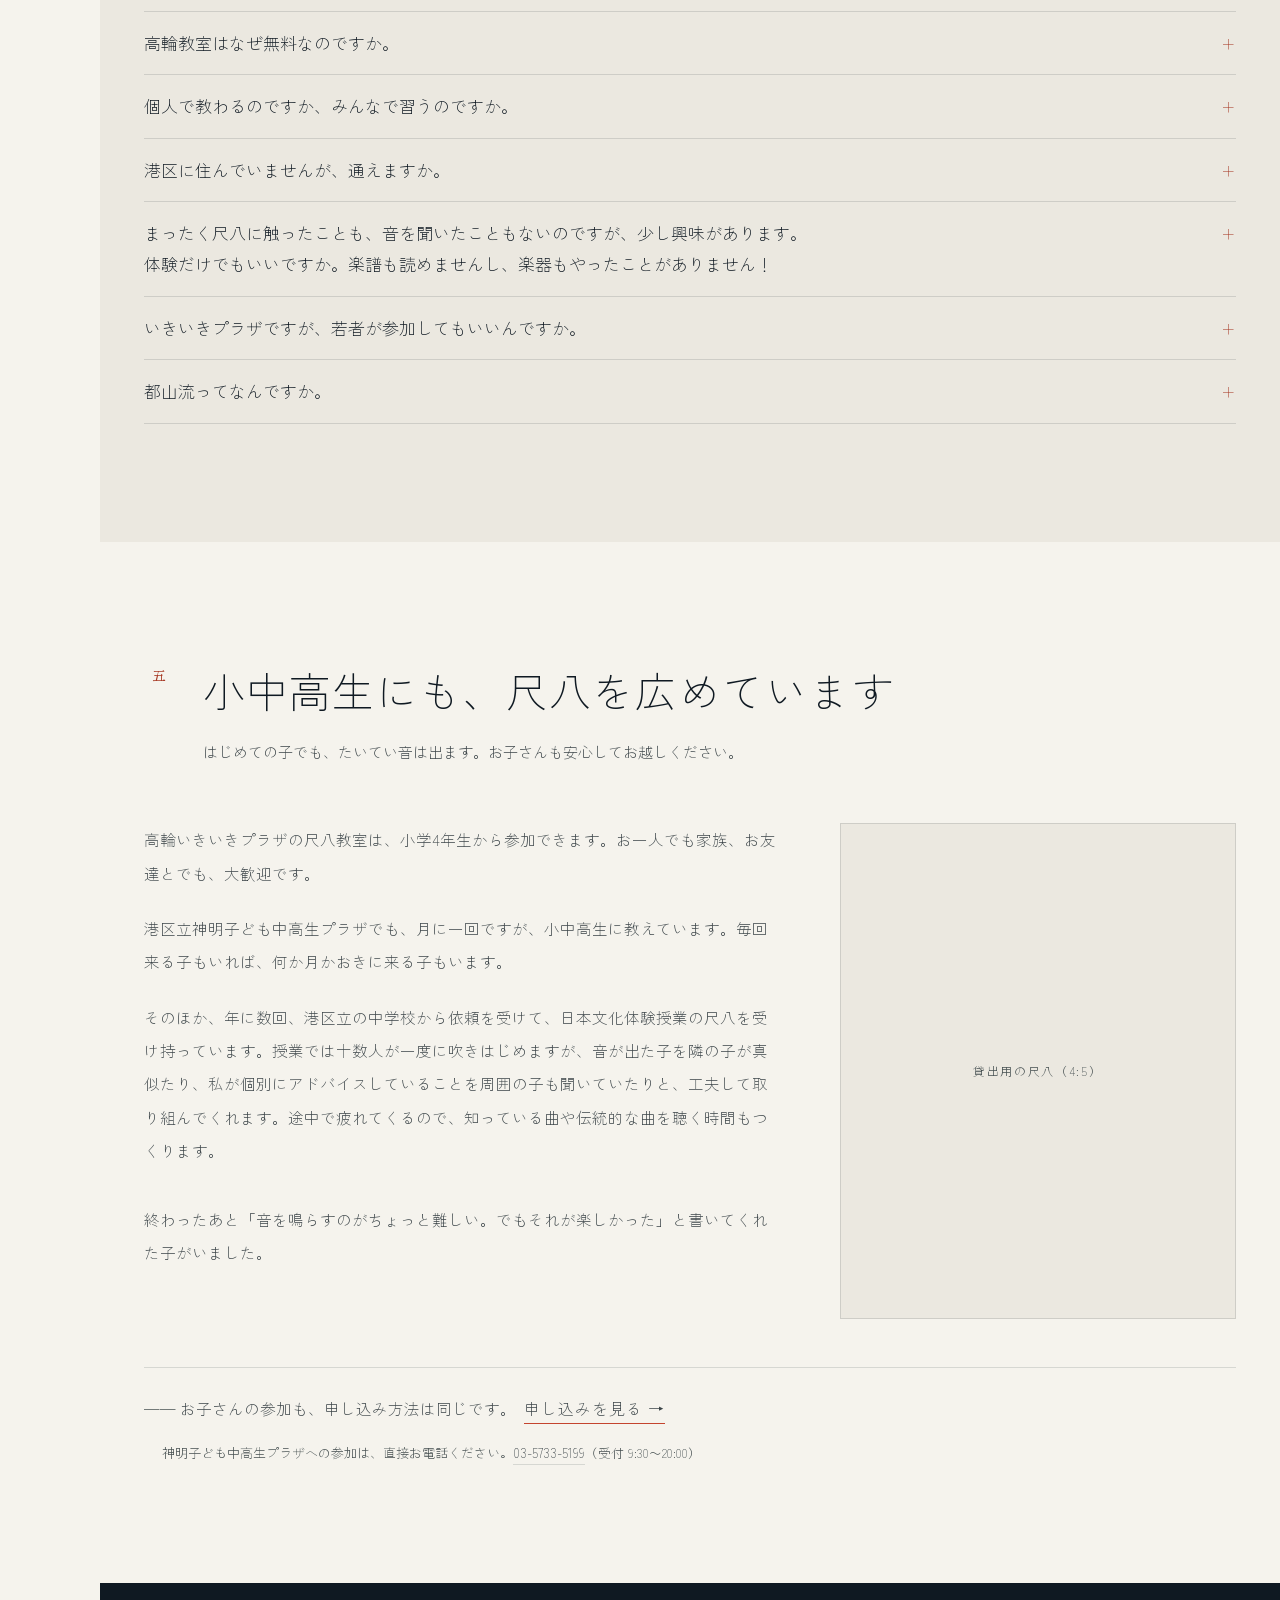
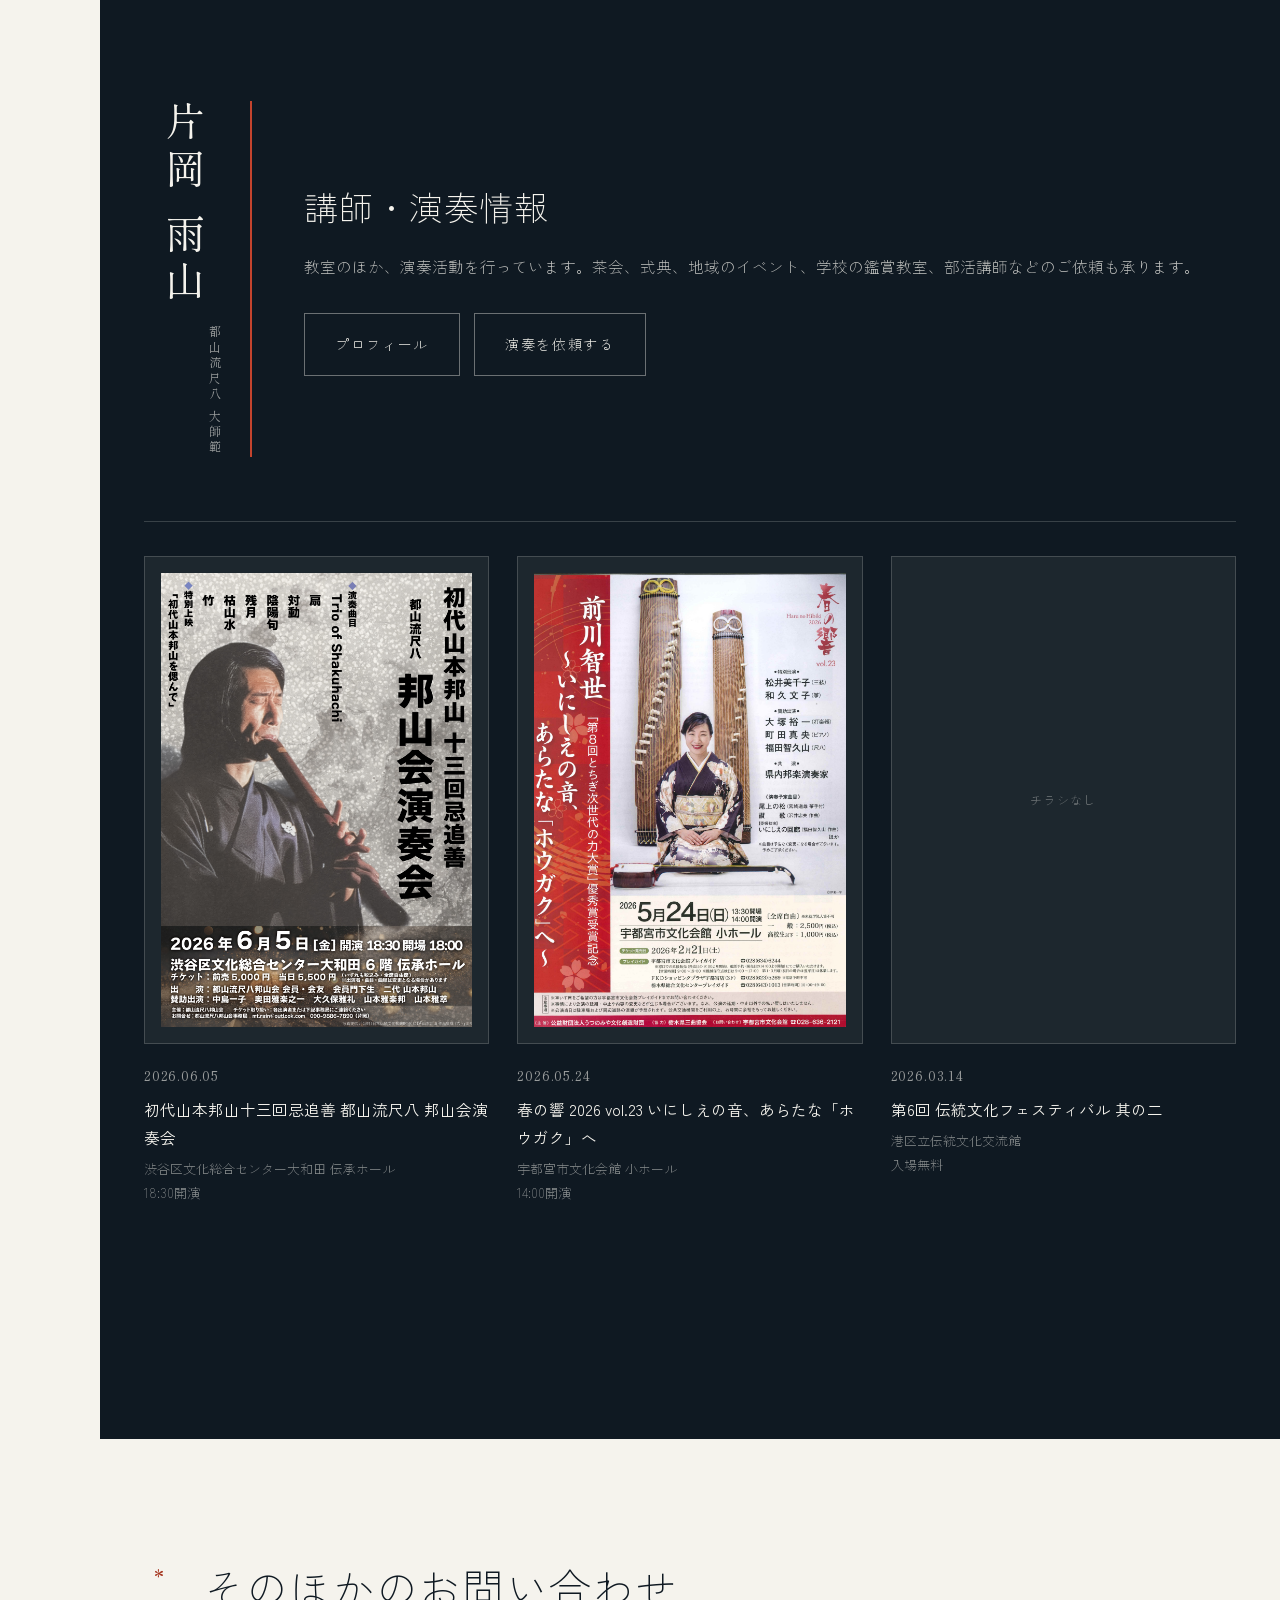
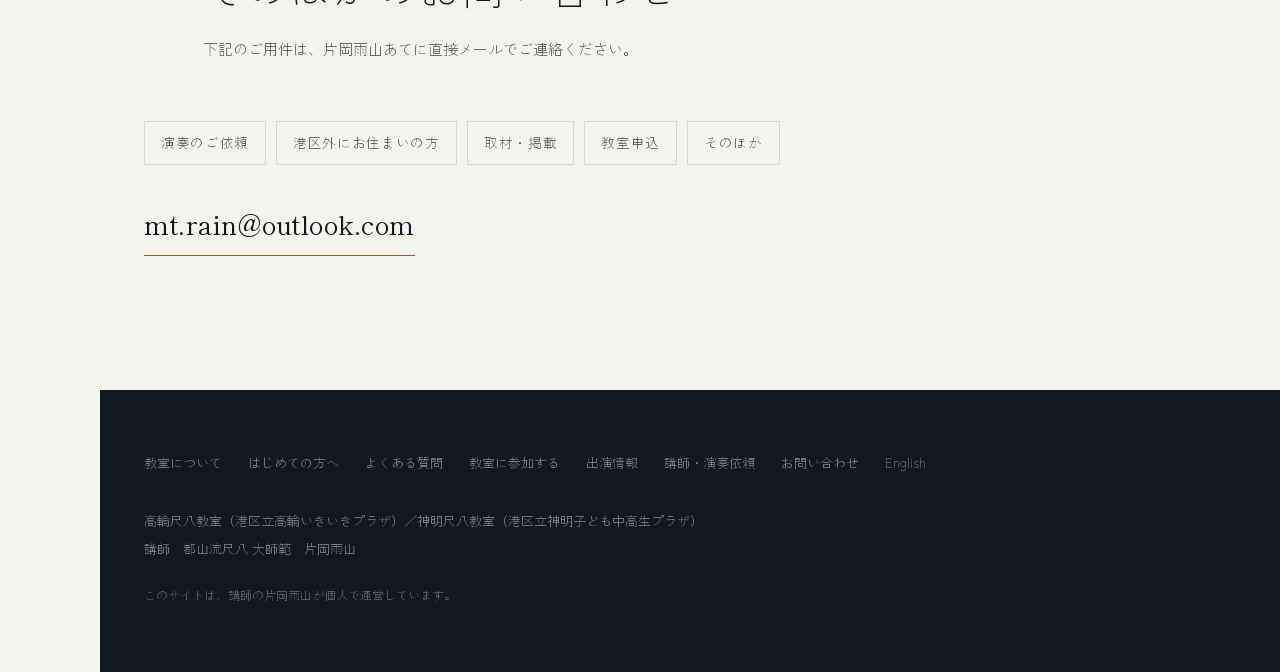
==== commit 7f8cf402: "Unify navigation, rework English page, tidy section styling - Give header, hamburger menu and footer" ====
--- a/index.html
+++ b/index.html
@@ -24,7 +24,7 @@
   <a href="#first"><i></i><span>はじめての日</span></a>
   <a href="#apply"><i></i><span>申し込み</span></a>
   <a href="#qa"><i></i><span>よくある質問</span></a>
-  <a href="#kids"><i></i><span>小中高生に</span></a>
+  <a href="#kids"><i></i><span>小中高生も</span></a>
   <a href="#artist"><i></i><span>片岡雨山</span></a>
 </nav>
 
@@ -36,7 +36,7 @@
       <a href="#first">はじめての方へ</a>
       <a href="performances.html">出演情報</a>
       <a href="profile.html">講師・演奏依頼</a>
-      <a href="#apply">申し込み</a>
+      <a class="cta" href="#apply">教室に参加する</a>
       <a class="en" href="en.html">EN</a>
     </div>
     <button type="button" class="hbg" id="hbg" aria-expanded="false" aria-controls="menu" aria-label="メニューを開く">
@@ -49,8 +49,8 @@
   <div class="wrap">
     <a href="#class">教室について</a>
     <a href="#first">はじめての方へ</a>
-    <a href="#apply">申し込み</a>
     <a href="#qa">よくある質問</a>
+    <a href="#apply">教室に参加する</a>
     <a href="performances.html">出演情報</a>
     <a href="profile.html">講師・演奏依頼</a>
     <a href="#contact">お問い合わせ</a>
@@ -62,7 +62,7 @@
   <div class="wrap">
     <p class="byline"><span class="bl-name">高輪尺八教室　講師　片岡 雨山</span><span class="bl-note">都山流尺八 大師範／東京都港区</span></p>
     <h1>会費は、<u>無料</u>。<br>楽器は、貸します。</h1>
-    <p class="lede">港区が地域の交流事業として開いている尺八教室です。楽譜が読めなくても、楽器を持っていなくても始められます。手ぶらでお越しください。</p>
+    <p class="lede">港区立高輪いきいきプラザが地域の交流事業として開いている尺八教室です。楽譜が読めなくても、楽器を持っていなくても始められます。手ぶらでお越しください。</p>
     <p class="venue">港区立高輪いきいきプラザ 尺八教室<br>港区立神明子ども中高生プラザ 尺八教室</p>
     <a class="jump" href="#class">教室のことを見る　↓</a>
   </div>
@@ -88,12 +88,12 @@
     </div>
     <div class="detail rv">
       <dl class="spec">
-        <dt>会場</dt><dd>港区立高輪いきいきプラザ 集会室<br>港区高輪3-18-15</dd>
+        <dt>会場</dt><dd>港区立高輪いきいきプラザ 集会室<br>港区高輪三丁目１８番１５号</dd>
         <dt>行き方</dt><dd>品川駅・泉岳寺駅から徒歩8分<br>高輪ゲートウェイ駅から徒歩7分</dd>
         <dt>開催</dt><dd>毎月3回（平日夜間／土日の午前・午後 ほか）</dd>
         <dt>会費</dt><dd class="free">無料</dd>
-        <dt>楽器</dt><dd>無料で貸出しています。お持ちの方は持参いただいても構いませんが、無い場合は買わないでください。</dd>
-        <dt>内容</dt><dd>古曲、本曲、合奏曲、洋楽のほか、歌謡曲やボサノヴァなども可能です。また、ご希望により、公益財団法人都山流尺八楽会の免許取得もできます</dd>
+        <dt>楽器</dt><dd>無料で貸出しています。お持ちの方は持参いただいても構いませんが、お持ちでない方は、購入せずにお越しください。</dd>
+        <dt>内容</dt><dd>古曲、本曲、合奏曲、洋楽のほか、歌謡曲やボサノヴァなども可能です。また、ご希望により、公益財団法人都山流尺八楽会の免状取得もできます。</dd>
         <dt>対象</dt><dd>港区にお住まいの方（小学4年生以上）<br><span class="soudan">区外にお住まいの方は、<a href="#apply">講師までご相談ください</a>。</span></dd>
       </dl>
       <div class="ph" style="aspect-ratio:4/5">教室の様子（4:5）</div>
@@ -114,7 +114,7 @@
       <ol class="steps">
         <li><em>01</em><div><b>連絡する</b>電話かメールで「尺八教室に参加したい」とお伝えください。開催日をご案内します（予約制）。</div></li>
         <li><em>02</em><div><b>手ぶらで行く</b>会場は港区立高輪いきいきプラザです。尺八はこちらでお貸しします。</div></li>
-        <li><em>03</em><div><b>構えを教わる</b>持ち方と、あて方、息の出し方等。ゆっくりで大丈夫です。</div></li>
+        <li><em>03</em><div><b>構えを教わる</b>持ち方と、構え方、息の出し方等。ゆっくりで大丈夫です。</div></li>
         <li><em>04</em><div><b>音が出る</b>早い方で五分ほど。その日のうちに一音は出るはずです。</div></li>
         <li><em>05</em><div><b>次回のレッスンを決める</b>次回のレッスン日時を一緒に決めて、その日は終わりです。</div></li>
       </ol>
@@ -127,16 +127,16 @@
   </div>
 </section>
 
-<section id="apply" class="apply">
+<section id="apply">
   <div class="wrap">
     <div class="head rv">
       <span class="num">三</span>
       <div>
         <h2>高輪尺八教室に参加したい方へ</h2>
-        <p>講師の片岡雨山あてに、メールでご連絡ください。「尺八教室に参加したい」とお伝えいただければ、開催日をご案内します（予約制）。港区立高輪いきいきプラザへ直接お電話いただいても構いません。</p>
-      </div>
-    </div>
-    <p class="reassure rv">見学だけでも構いません。</p>
+      </div>
+    </div>
+    <p class="reassure tight rv">見学だけでも構いません。</p>
+    <p class="apnote rv">講師の片岡雨山宛に、メールでご連絡ください。港区立高輪いきいきプラザへ直接お電話いただいても構いません。<br>「尺八教室に参加したい」とお伝えいただければ、開催日をご案内します（予約制）。</p>
     <div class="applybox rv">
       <div class="venue2">
         <h3>港区立高輪いきいきプラザ　尺八教室</h3>
@@ -144,12 +144,12 @@
       </div>
       <div class="ways">
         <div class="way">
-          <small>直接講師へ</small>
+          <small>直接講師（片岡雨山）へ</small>
           <a class="mail" href="mailto:mt.rain@outlook.com?subject=%E5%B0%BA%E5%85%AB%E6%95%99%E5%AE%A4%E3%81%AB%E3%81%A4%E3%81%84%E3%81%A6">mt.rain@outlook.com</a>
           <p class="note2">港区外にお住まいの方は、講師までご相談ください。</p>
         </div>
         <div class="way">
-          <small>施設へ</small>
+          <small>港区立高輪いきいきプラザへ</small>
           <a class="tel" href="tel:0334491643">03-3449-1643</a>
           <p class="hours">受付時間　9:00〜21:30（日曜は17：00まで）</p>
         </div>
@@ -158,7 +158,7 @@
   </div>
 </section>
 
-<section id="qa">
+<section id="qa" style="background:var(--paper-2)">
   <div class="wrap">
     <div class="head rv">
       <span class="num">四</span>
@@ -169,8 +169,8 @@
     </div>
     <div class="rv">
       <details open>
-        <summary>尺八って音出すのが難しそう。すぐ音がでますか？</summary>
-        <p>そんなに難しくありません。まったくの初心者の方でも、早ければ来て５分で音がでます。気軽にお越しいただければ幸いです。吹けると楽しいですよ。</p>
+        <summary>尺八って音出すのが難しそう。すぐ音が出ますか？</summary>
+        <p>そんなに難しくありません。まったくの初心者の方でも、早ければ来て５分で音が出ます。気軽にお越しいただければ幸いです。吹けると楽しいですよ。</p>
       </details>
       <details>
         <summary>どんな方が通っていますか。一人でも浮きませんか。</summary>
@@ -212,7 +212,7 @@
   </div>
 </section>
 
-<section id="kids" style="background:var(--paper-2)">
+<section id="kids">
   <div class="wrap">
     <div class="head rv">
       <span class="num">五</span>
@@ -228,7 +228,7 @@
         <p>そのほか、年に数回、港区立の中学校から依頼を受けて、日本文化体験授業の尺八を受け持っています。授業では十数人が一度に吹きはじめますが、音が出た子を隣の子が真似たり、私が個別にアドバイスしていることを周囲の子も聞いていたりと、工夫して取り組んでくれます。途中で疲れてくるので、知っている曲や伝統的な曲を聴く時間もつくります。</p>
         <p class="last">終わったあと「音を鳴らすのがちょっと難しい。でもそれが楽しかった」と書いてくれた子がいました。</p>
       </div>
-      <div class="ph" style="aspect-ratio:2/3">貸出用の尺八（2:3）</div>
+      <div class="ph" style="aspect-ratio:4/5">貸出用の尺八（4:5）</div>
     </div>
     <div class="kidsend rv">
       <p class="kidsgo">お子さんの参加も、申し込み方法は同じです。<a href="#apply">申し込みを見る</a></p>
@@ -281,9 +281,10 @@
       <a href="#class">教室について</a>
       <a href="#first">はじめての方へ</a>
       <a href="#qa">よくある質問</a>
+      <a href="#apply">教室に参加する</a>
       <a href="performances.html">出演情報</a>
       <a href="profile.html">講師・演奏依頼</a>
-      <a href="#apply">申し込み</a>
+      <a href="#contact">お問い合わせ</a>
       <a href="en.html">English</a>
     </div>
     <p>高輪尺八教室（港区立高輪いきいきプラザ）／神明尺八教室（港区立神明子ども中高生プラザ）<br>講師　都山流尺八 大師範　片岡雨山</p>
--- a/assets/css/style.css
+++ b/assets/css/style.css
@@ -7,7 +7,7 @@
   --shu:#C4442E;
   --shu-d:#A63722;
   --body:#3B4448;
-  --grey:#616B6C;
+  --grey:#454F50;
   --line:rgba(15,25,34,.13);
   --line-d:rgba(245,243,237,.18);
   --g:"Zen Kaku Gothic New","Hiragino Sans","Yu Gothic",sans-serif;
@@ -42,6 +42,8 @@
 .hnav a{text-decoration:none;color:#3D4749;padding-bottom:3px;border-bottom:1px solid transparent;white-space:nowrap}
 .hnav a:hover,.hnav a:focus-visible{color:var(--shu-d);border-color:var(--shu)}
 .hnav a[aria-current="page"]{color:var(--navy);border-color:var(--shu)}
+.cta{background:var(--navy);border:1px solid var(--navy) !important;padding:6px 15px;letter-spacing:.1em;color:var(--paper) !important}
+.cta:hover,.cta:focus-visible{background:var(--shu-d);border-color:var(--shu-d) !important;color:var(--paper) !important}
 .en{font-size:12px !important;letter-spacing:.16em;border:1px solid var(--line) !important;padding:6px 13px;color:var(--navy) !important}
 .en:hover,.en:focus-visible{background:var(--navy);color:var(--paper) !important;border-color:var(--navy) !important}
 @media(max-width:960px){.hnav a:not(.en){display:none}}
@@ -126,7 +128,7 @@
 .head{display:grid;grid-template-columns:auto 1fr;gap:30px;align-items:start;margin-bottom:56px}
 .num{writing-mode:vertical-rl;font-family:var(--m);font-size:14px;letter-spacing:.32em;color:var(--shu-d);padding-top:9px}
 h2{margin:0;font-weight:300;font-size:clamp(26px,4.2vw,42px);letter-spacing:.03em;line-height:1.45}
-.head p{margin:16px 0 0;color:var(--grey);font-size:15px}
+.head p{margin:16px 0 0;color:var(--body);font-size:15px}
 @media(max-width:700px){section{padding:78px 0}.head{gap:16px;margin-bottom:36px}.num{writing-mode:horizontal-tb;padding-top:0}}
 
 /* ── 対象の振り分け ── */
@@ -255,8 +257,9 @@
 @media(max-width:860px){.ptop{grid-template-columns:1fr;gap:36px;margin-bottom:48px}.plower-grid{grid-template-columns:1fr;gap:40px}}
 
 /* ── 申し込み ── */
-.apply{background:var(--paper-2)}
 .reassure{font-family:var(--m);font-size:clamp(20px,3vw,27px);letter-spacing:.04em;margin:0 0 44px;padding-left:20px;border-left:3px solid var(--shu);line-height:1.85}
+.reassure.tight{margin-bottom:20px}
+.apnote{margin:0 0 44px;font-size:15px;color:var(--body);line-height:1.95}
 .applybox{border:1px solid var(--line);background:var(--paper-2)}
 .venue2{padding:32px 34px 26px;border-bottom:1px solid var(--line)}
 .venue2 h3{margin:0 0 6px;font-weight:400;font-size:21px;letter-spacing:.05em;line-height:1.6}
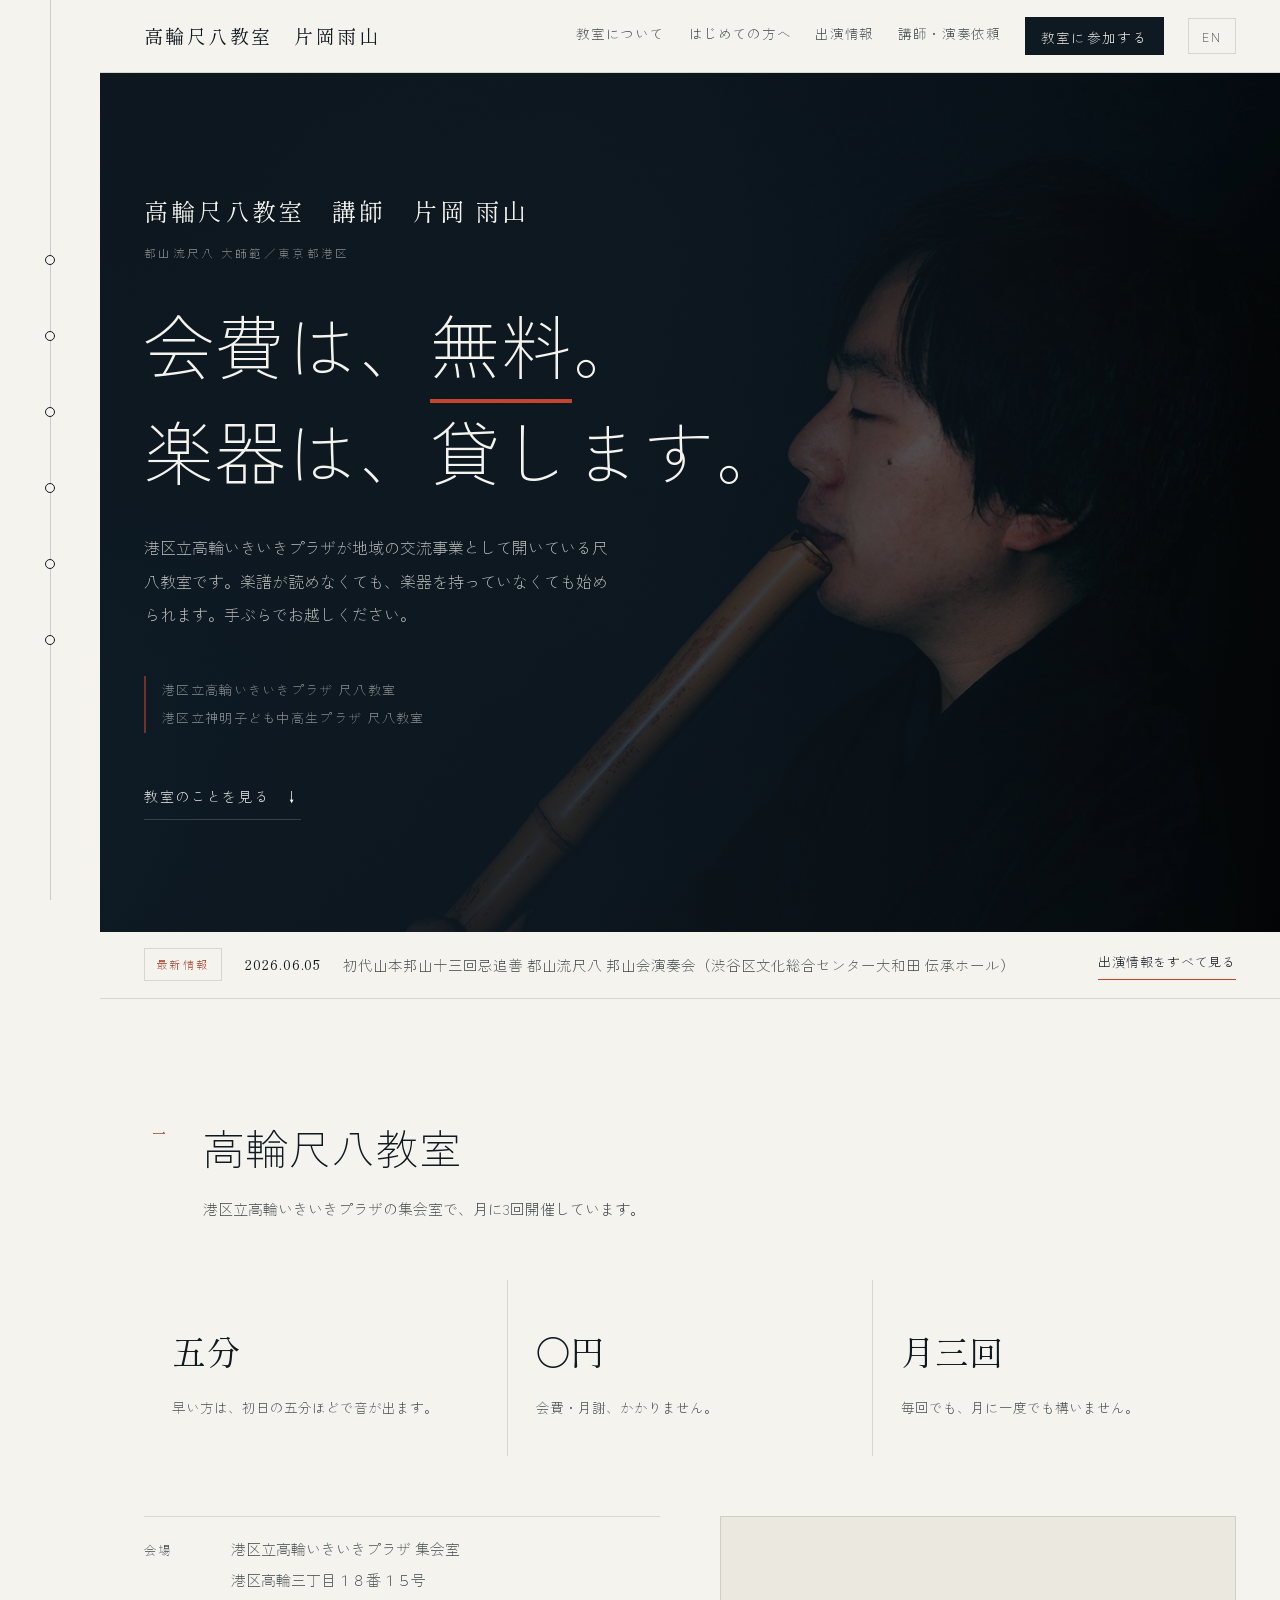
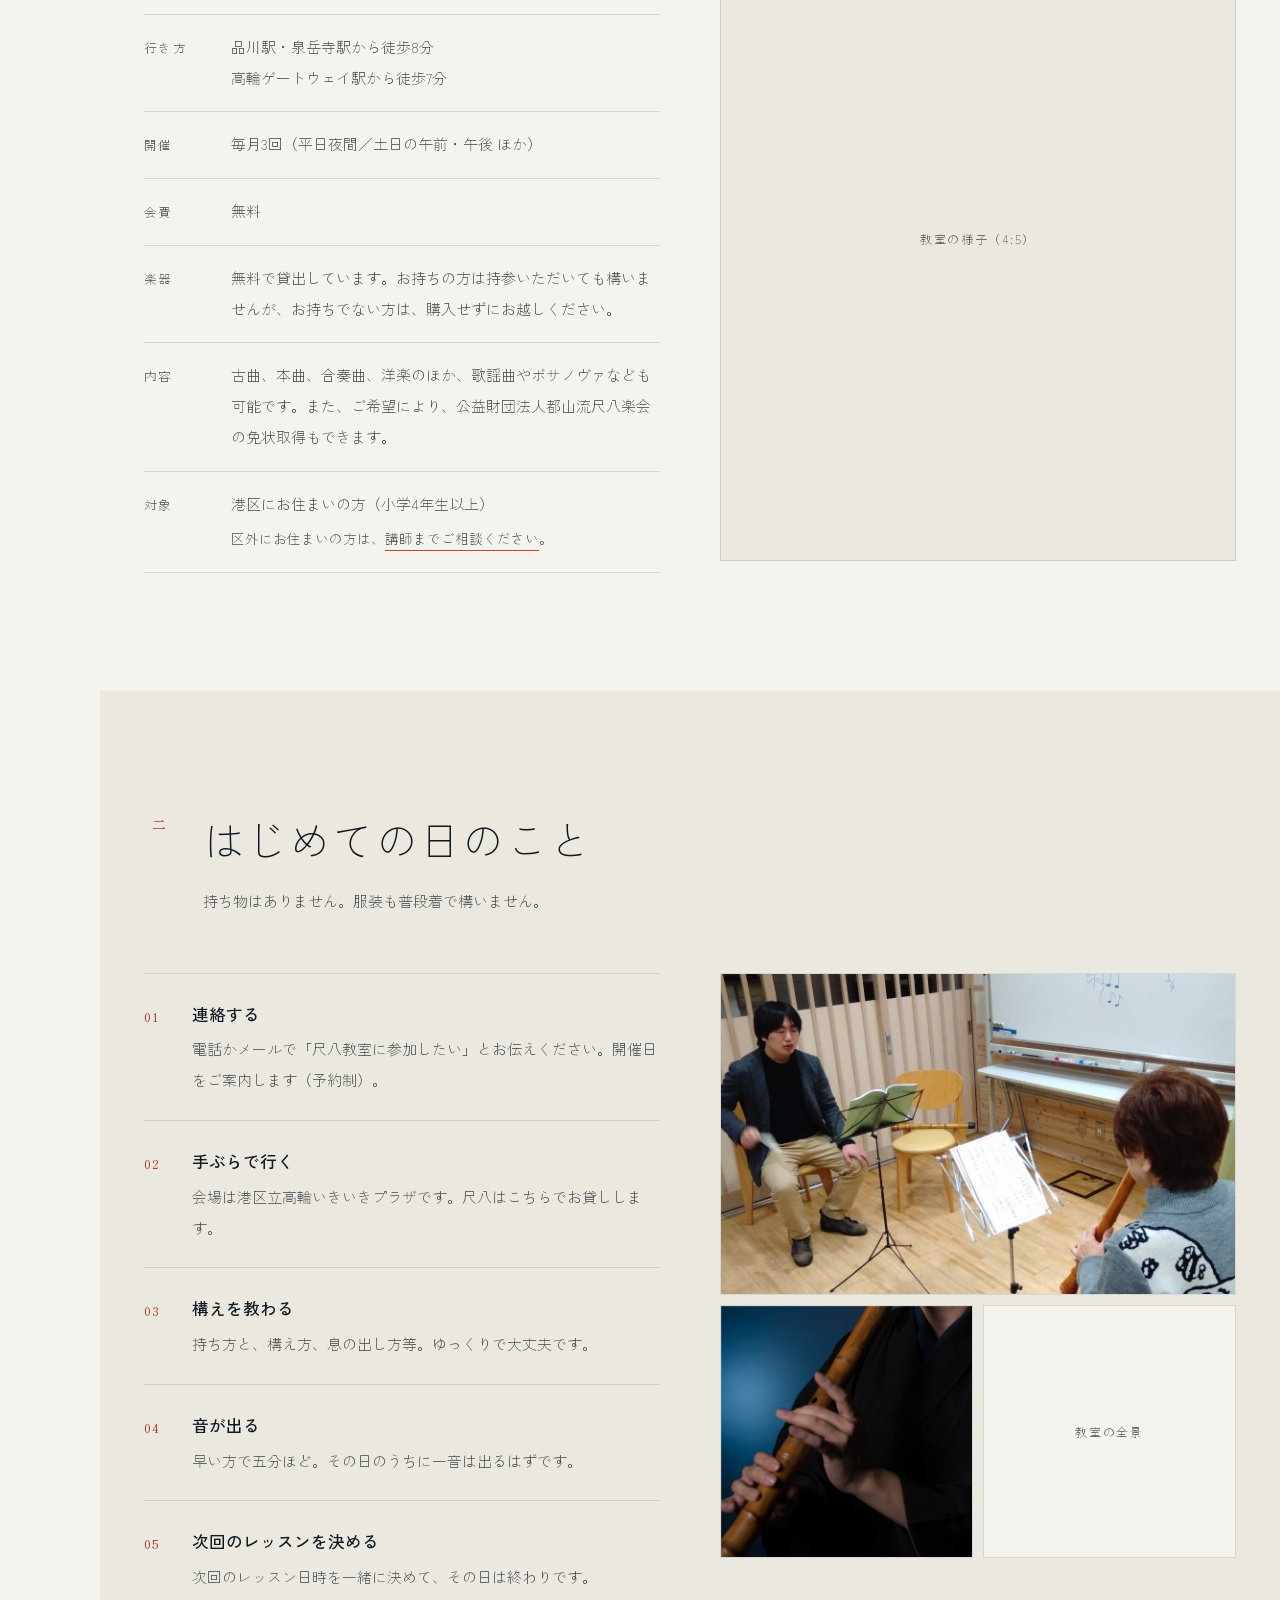
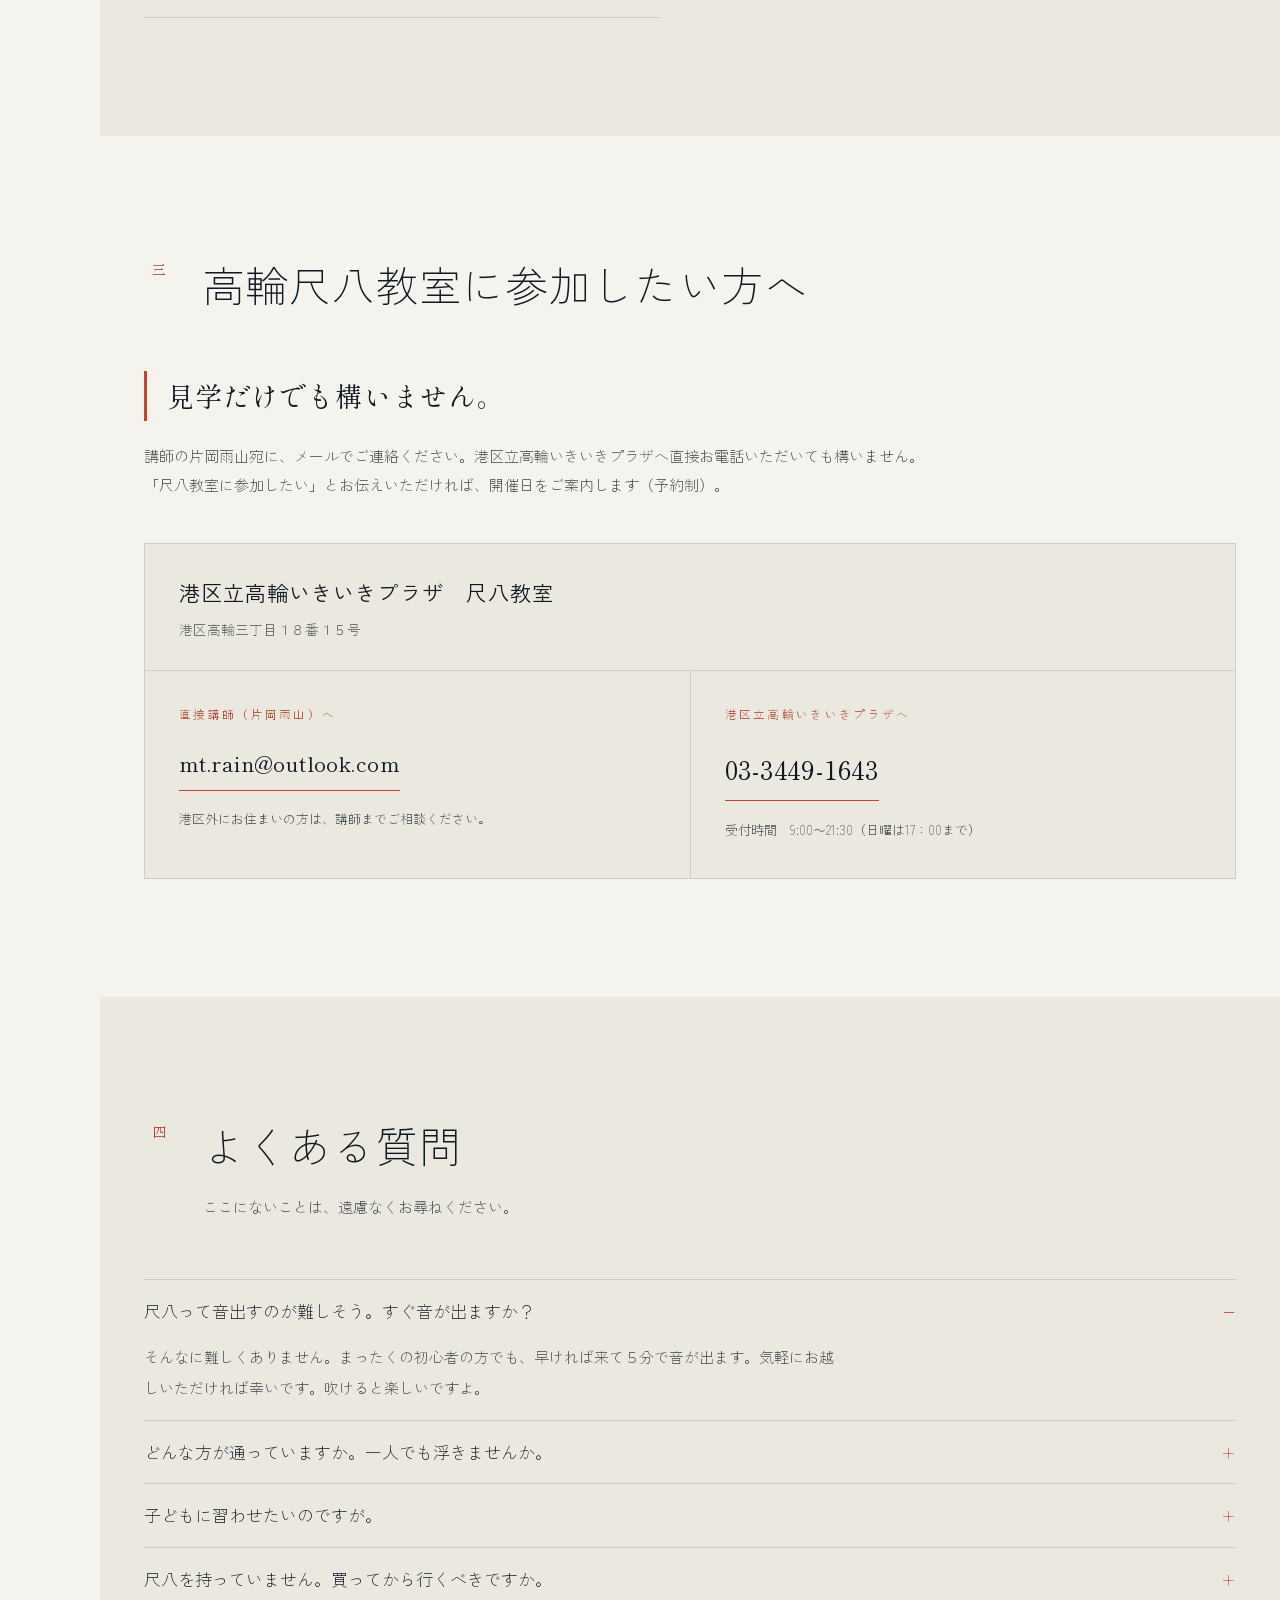
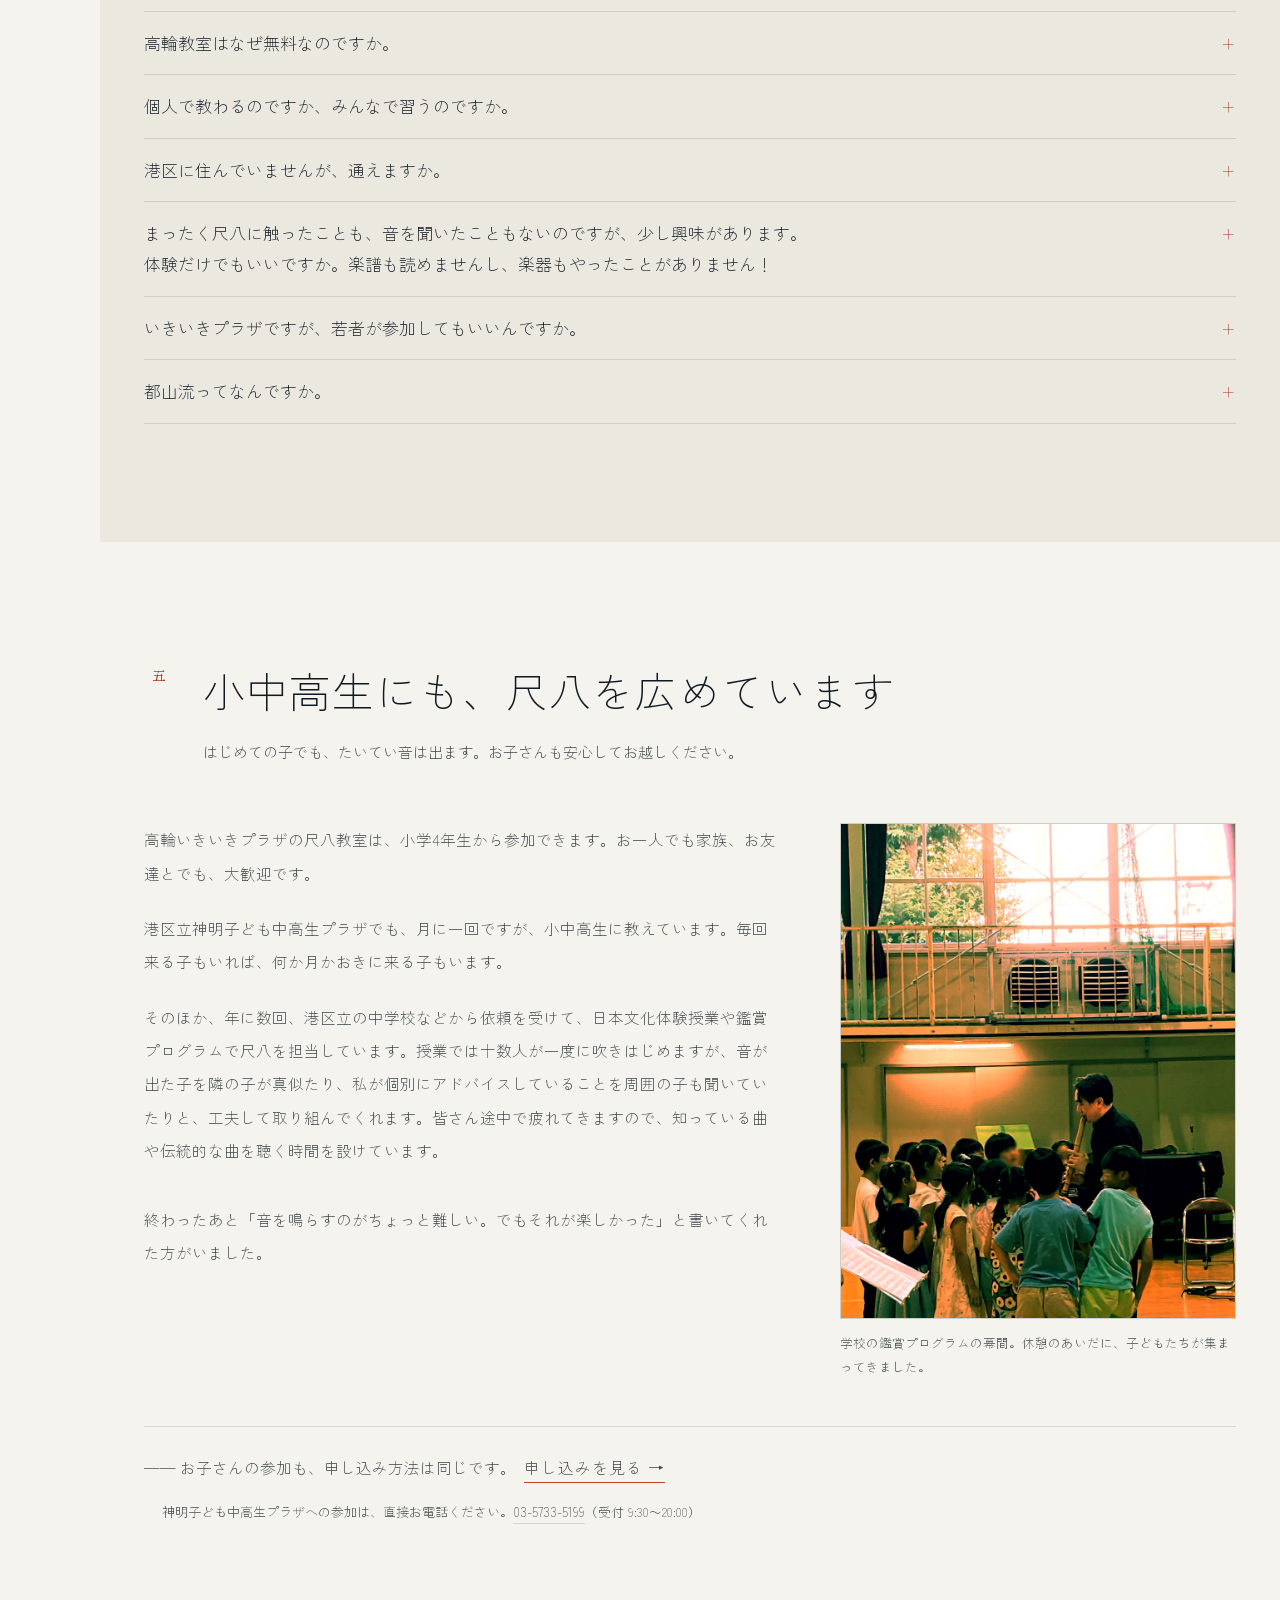
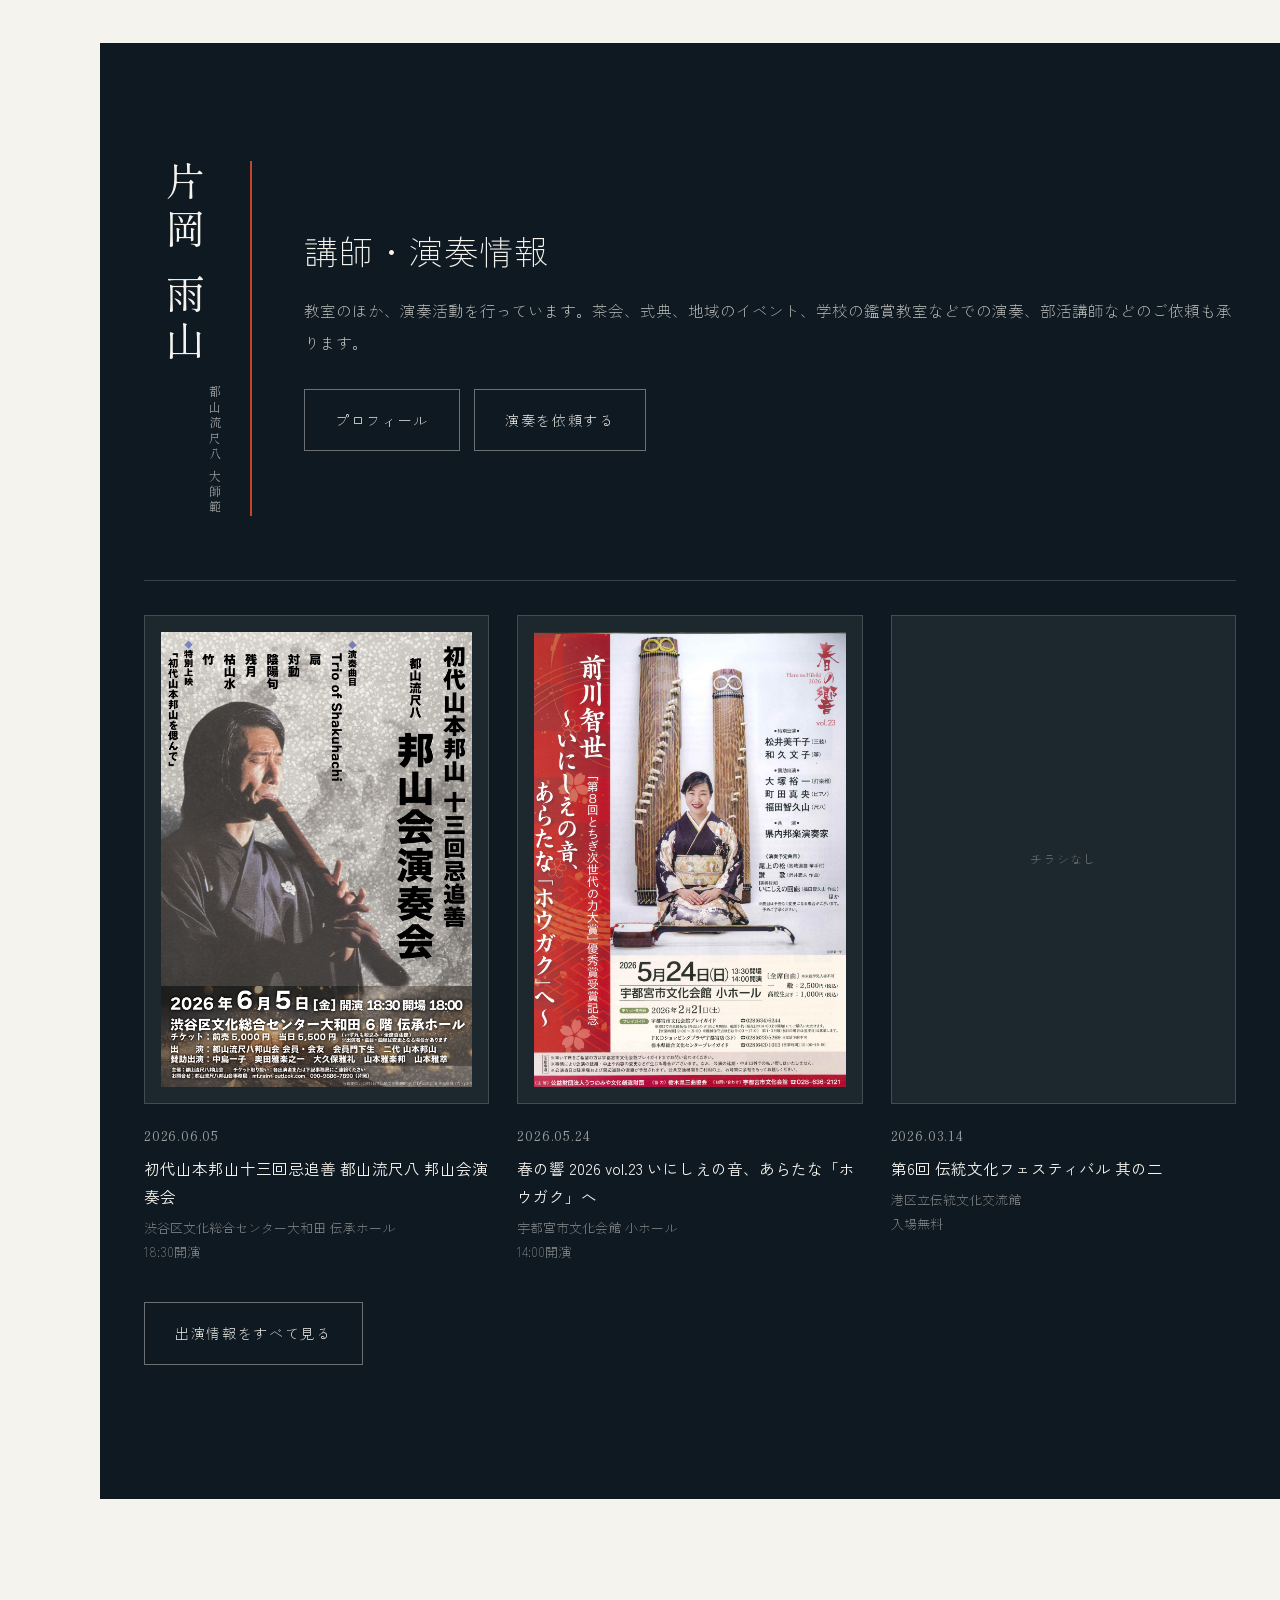
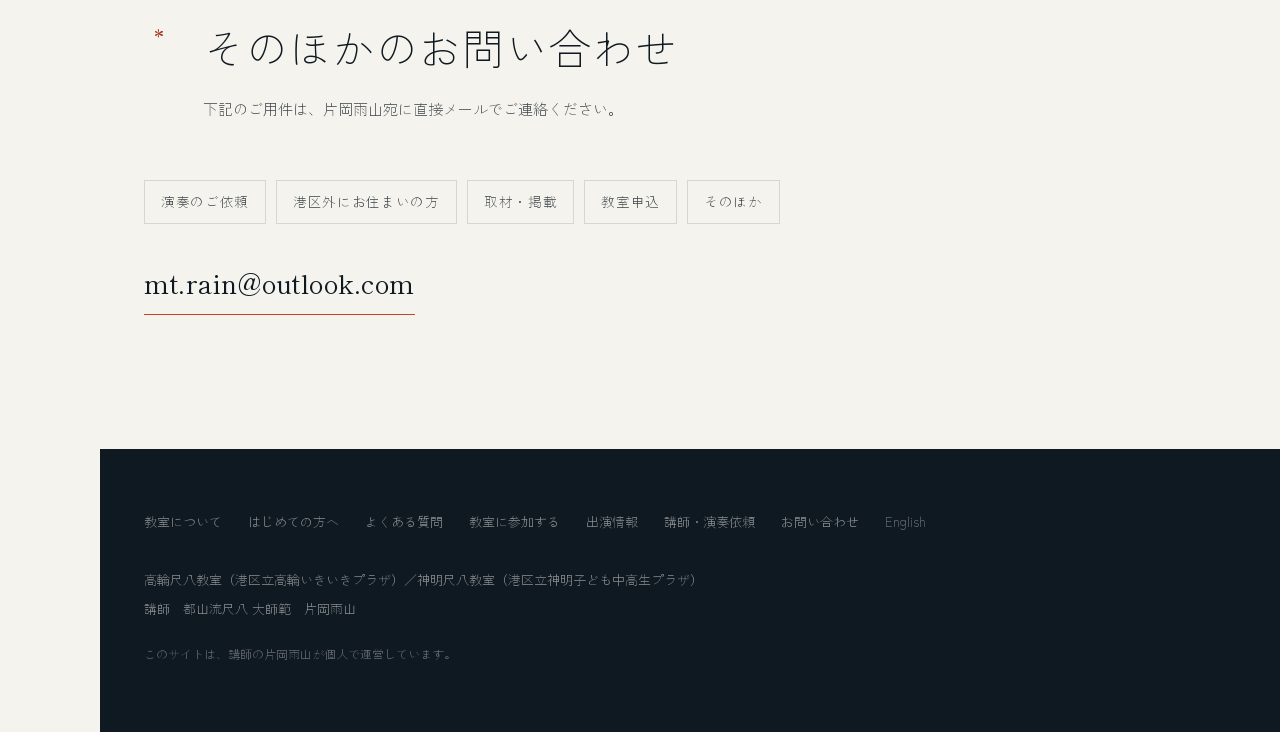
==== commit c2d750a7: "Add the kids photo, rewrite the greeting, fix the mobile header - Replace the placeholder in the kid" ====
--- a/index.html
+++ b/index.html
@@ -78,7 +78,7 @@
       <span class="num">一</span>
       <div>
         <h2>高輪尺八教室</h2>
-        <p>港区立高輪いきいきプラザの集会室で、月に3回開いています。</p>
+        <p>港区立高輪いきいきプラザの集会室で、月に3回開催しています。</p>
       </div>
     </div>
     <div class="facts rv">
@@ -178,7 +178,7 @@
       </details>
       <details>
         <summary>子どもに習わせたいのですが。</summary>
-        <p>ぜひお越しください。高輪いきいきプラザの教室は小学4年生以上が対象です（月３回）。神明子ども中高生プラザの方は小中高生が体験できます（月１回）。港区立の中学校では、毎年、体験授業も行っています。</p>
+        <p>ぜひお越しください。高輪いきいきプラザの教室は小学4年生以上が対象です（月３回）。神明子ども中高生プラザの方は小中高生が体験できます（月１回）。</p>
       </details>
       <details>
         <summary>尺八を持っていません。買ってから行くべきですか。</summary>
@@ -225,10 +225,13 @@
       <div class="kidsbody">
         <p>高輪いきいきプラザの尺八教室は、小学4年生から参加できます。お一人でも家族、お友達とでも、大歓迎です。</p>
         <p>港区立神明子ども中高生プラザでも、月に一回ですが、小中高生に教えています。毎回来る子もいれば、何か月かおきに来る子もいます。</p>
-        <p>そのほか、年に数回、港区立の中学校から依頼を受けて、日本文化体験授業の尺八を受け持っています。授業では十数人が一度に吹きはじめますが、音が出た子を隣の子が真似たり、私が個別にアドバイスしていることを周囲の子も聞いていたりと、工夫して取り組んでくれます。途中で疲れてくるので、知っている曲や伝統的な曲を聴く時間もつくります。</p>
-        <p class="last">終わったあと「音を鳴らすのがちょっと難しい。でもそれが楽しかった」と書いてくれた子がいました。</p>
-      </div>
-      <div class="ph" style="aspect-ratio:4/5">貸出用の尺八（4:5）</div>
+        <p>そのほか、年に数回、港区立の中学校などから依頼を受けて、日本文化体験授業や鑑賞プログラムで尺八を担当しています。授業では十数人が一度に吹きはじめますが、音が出た子を隣の子が真似たり、私が個別にアドバイスしていることを周囲の子も聞いていたりと、工夫して取り組んでくれます。皆さん途中で疲れてきますので、知っている曲や伝統的な曲を聴く時間を設けています。</p>
+        <p class="last">終わったあと「音を鳴らすのがちょっと難しい。でもそれが楽しかった」と書いてくれた方がいました。</p>
+      </div>
+      <div>
+        <div class="ph" style="aspect-ratio:4/5"><img src="images/kids.jpg" alt="尺八を吹く講師を囲む子どもたち" loading="lazy"></div>
+        <p class="cap">学校の鑑賞プログラムの幕間。休憩のあいだに、子どもたちが集まってきました。</p>
+      </div>
     </div>
     <div class="kidsend rv">
       <p class="kidsgo">お子さんの参加も、申し込み方法は同じです。<a href="#apply">申し込みを見る</a></p>
@@ -243,7 +246,7 @@
       <div class="vname"><b>片岡 雨山</b><small>都山流尺八 大師範</small></div>
       <div>
         <h2 style="font-size:clamp(24px,3.4vw,34px);margin-bottom:20px">講師・演奏情報</h2>
-        <p class="txt">教室のほか、演奏活動を行っています。茶会、式典、地域のイベント、学校の鑑賞教室、部活講師などのご依頼も承ります。</p>
+        <p class="txt">教室のほか、演奏活動を行っています。茶会、式典、地域のイベント、学校の鑑賞教室などでの演奏、部活講師などのご依頼も承ります。</p>
         <div class="btns">
           <a class="btn" href="profile.html">プロフィール</a>
           <a class="btn" href="#contact">演奏を依頼する</a>
@@ -261,7 +264,7 @@
       <span class="num">＊</span>
       <div>
         <h2>そのほかのお問い合わせ</h2>
-        <p>下記のご用件は、片岡雨山あてに直接メールでご連絡ください。</p>
+        <p>下記のご用件は、片岡雨山宛に直接メールでご連絡ください。</p>
       </div>
     </div>
     <ul class="uses rv">
--- a/assets/css/style.css
+++ b/assets/css/style.css
@@ -37,7 +37,8 @@
 /* ── ヘッダー ── */
 header{background:var(--paper);border-bottom:1px solid var(--line);position:sticky;top:0;z-index:30}
 .bar{display:flex;align-items:center;justify-content:space-between;height:72px;gap:18px}
-.logo{font-family:var(--m);font-size:19px;letter-spacing:.13em;text-decoration:none;white-space:nowrap}
+.logo{font-family:var(--m);font-size:19px;letter-spacing:.13em;text-decoration:none;white-space:nowrap;min-width:0}
+@media(max-width:600px){.logo{font-size:15px;letter-spacing:.06em;white-space:normal;line-height:1.35}}
 .hnav{display:flex;align-items:center;gap:24px;font-size:13.5px;letter-spacing:.05em}
 .hnav a{text-decoration:none;color:#3D4749;padding-bottom:3px;border-bottom:1px solid transparent;white-space:nowrap}
 .hnav a:hover,.hnav a:focus-visible{color:var(--shu-d);border-color:var(--shu)}
@@ -153,6 +154,7 @@
 .ph{background:var(--paper-2);border:1px solid var(--line);display:flex;align-items:center;justify-content:center;color:var(--grey);font-size:12px;letter-spacing:.14em;text-align:center;padding:20px;line-height:2;overflow:hidden}
 .ph:has(img){padding:0}
 .ph img{width:100%;height:100%;object-fit:cover}
+.cap{margin:12px 0 0;font-size:12.5px;color:var(--grey);line-height:1.9}
 .facts{display:grid;grid-template-columns:repeat(3,1fr);gap:1px;background:var(--line);margin:0 0 60px}
 .facts div{background:var(--paper);padding:36px 28px}
 .facts b{display:block;font-family:var(--m);font-size:34px;font-weight:400;margin-bottom:8px}
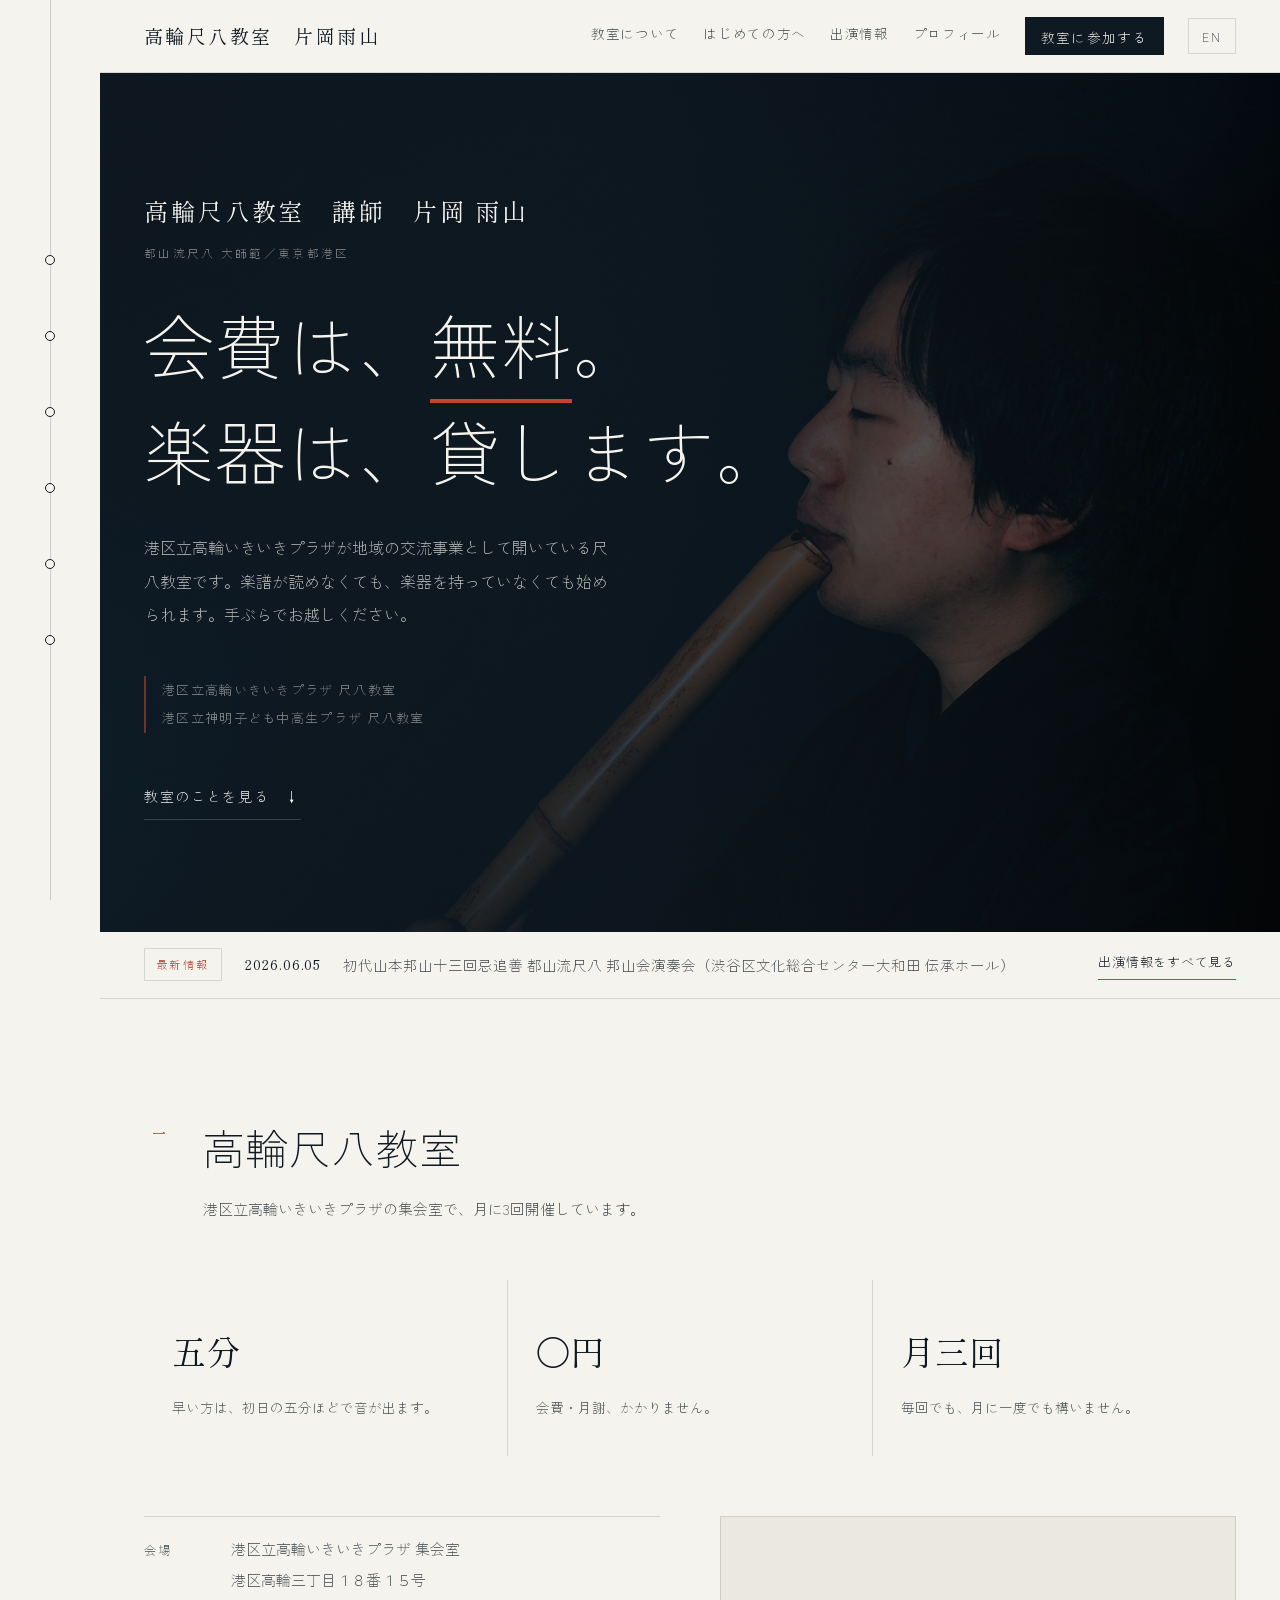
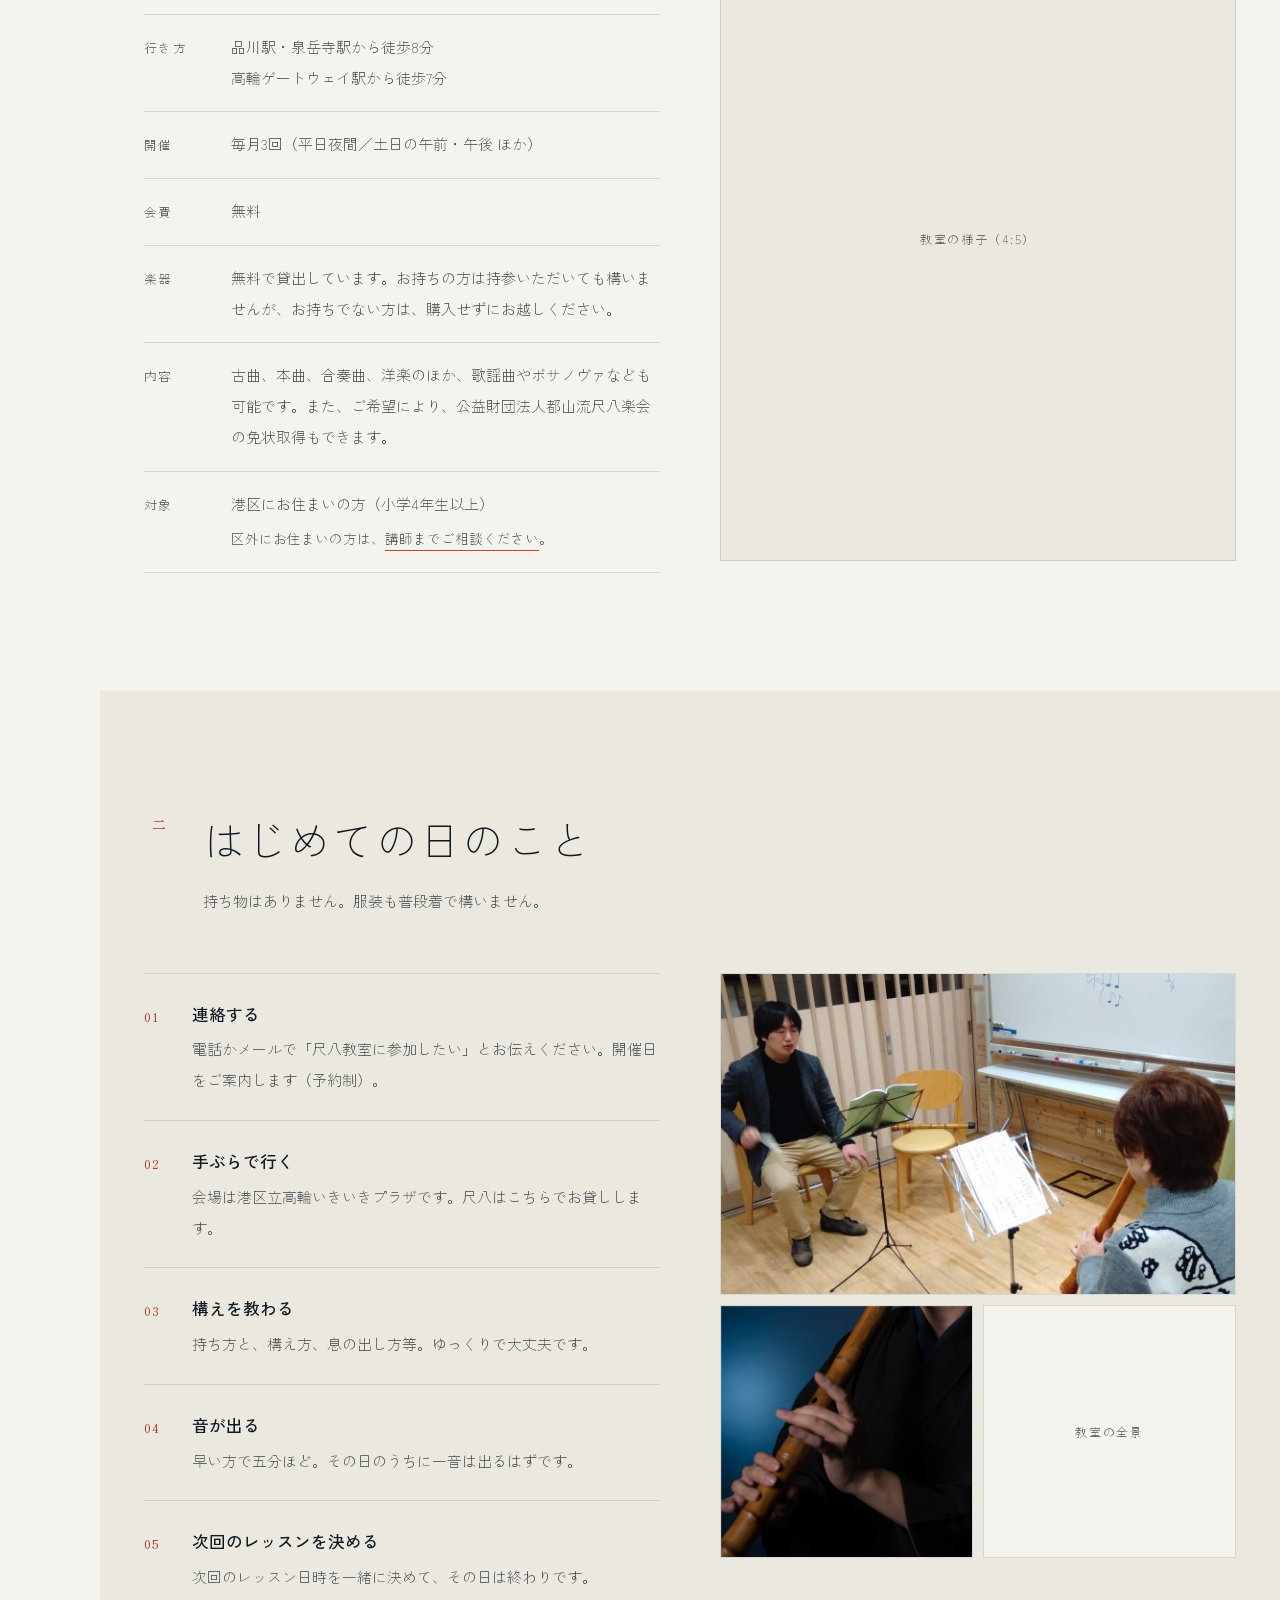
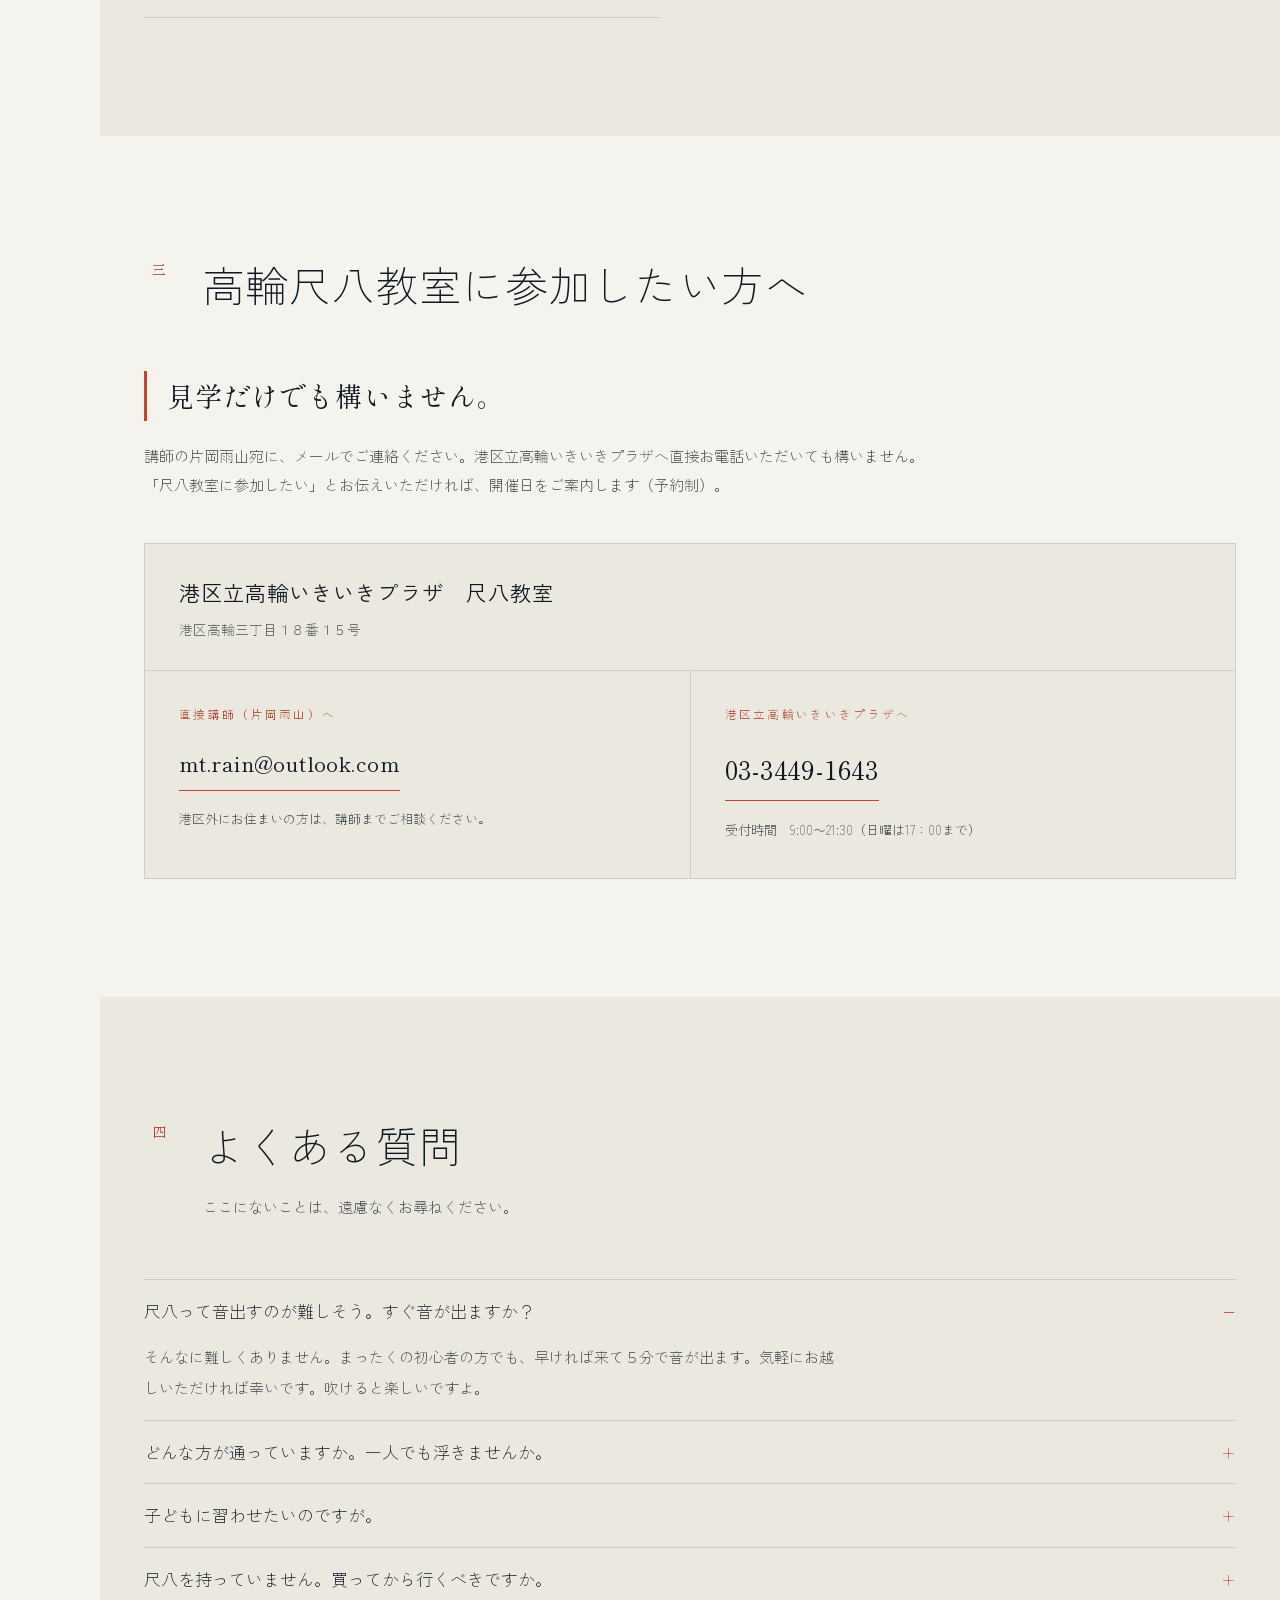
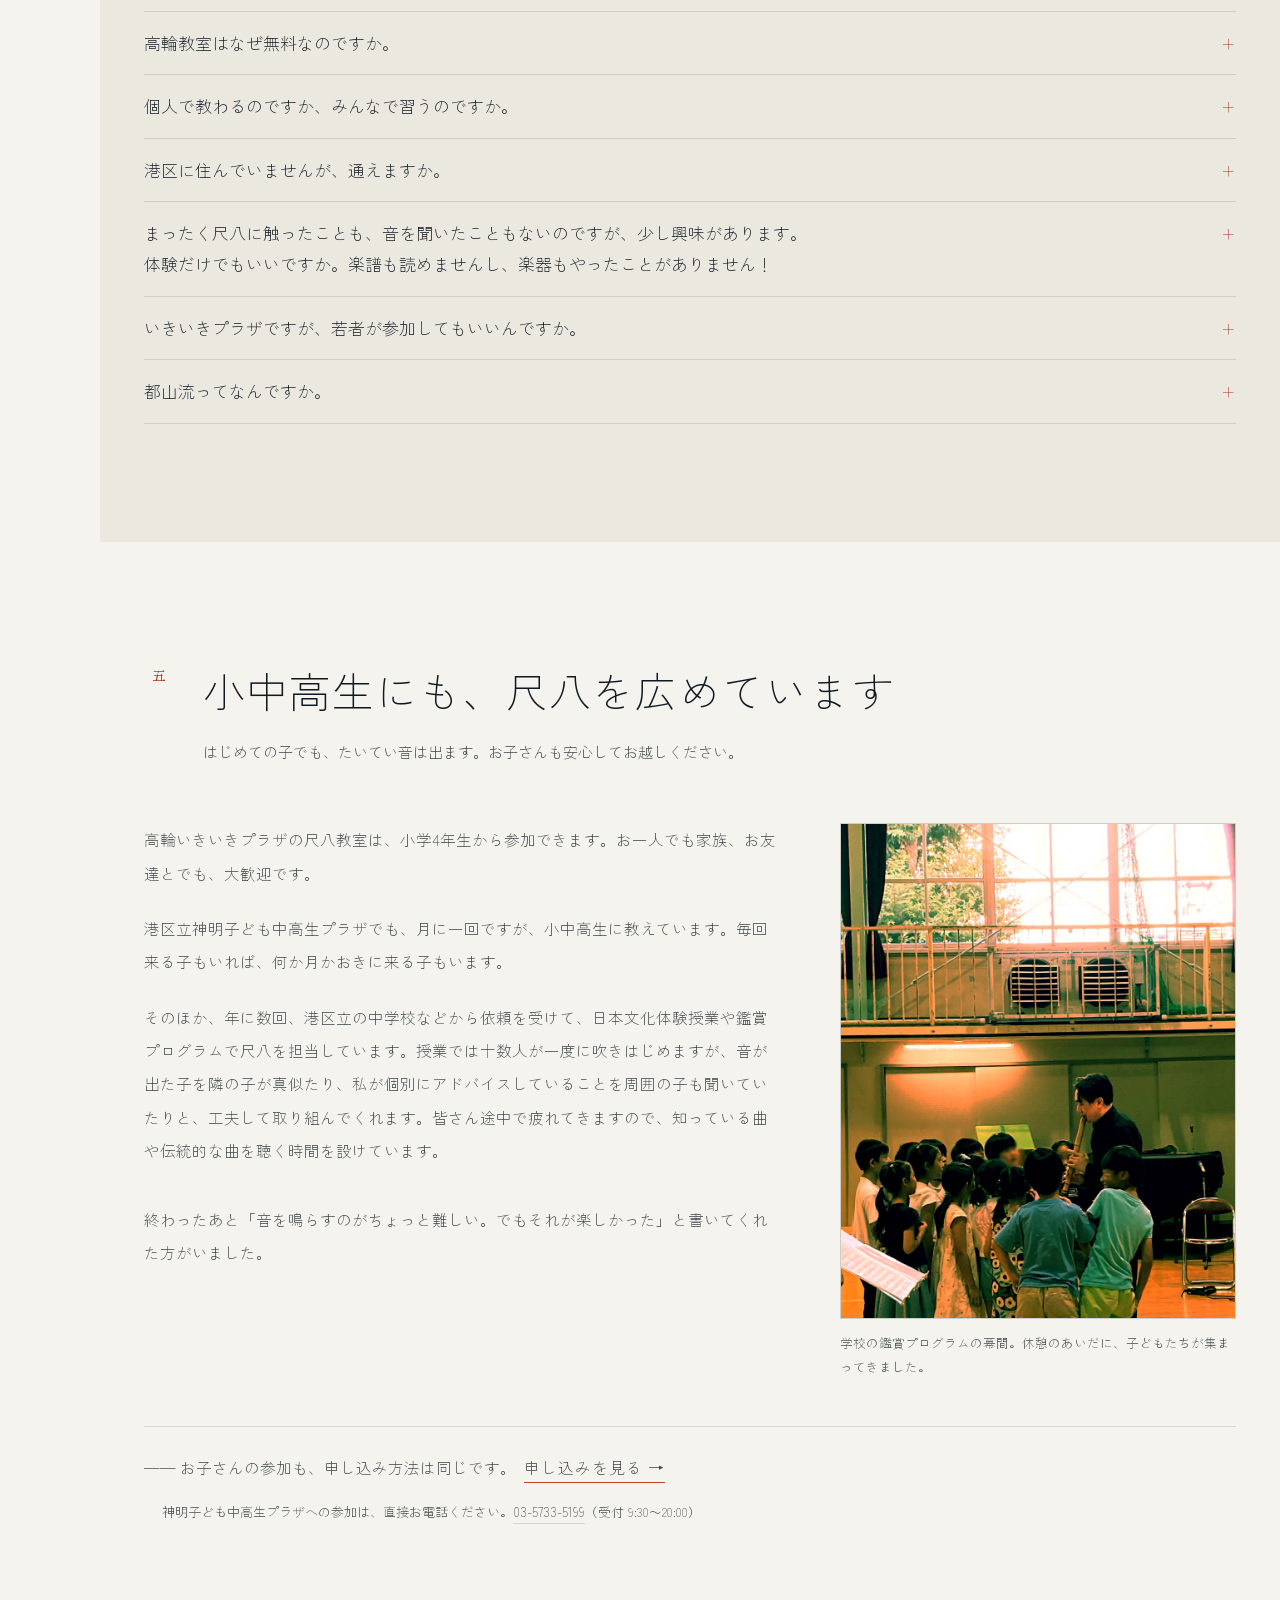
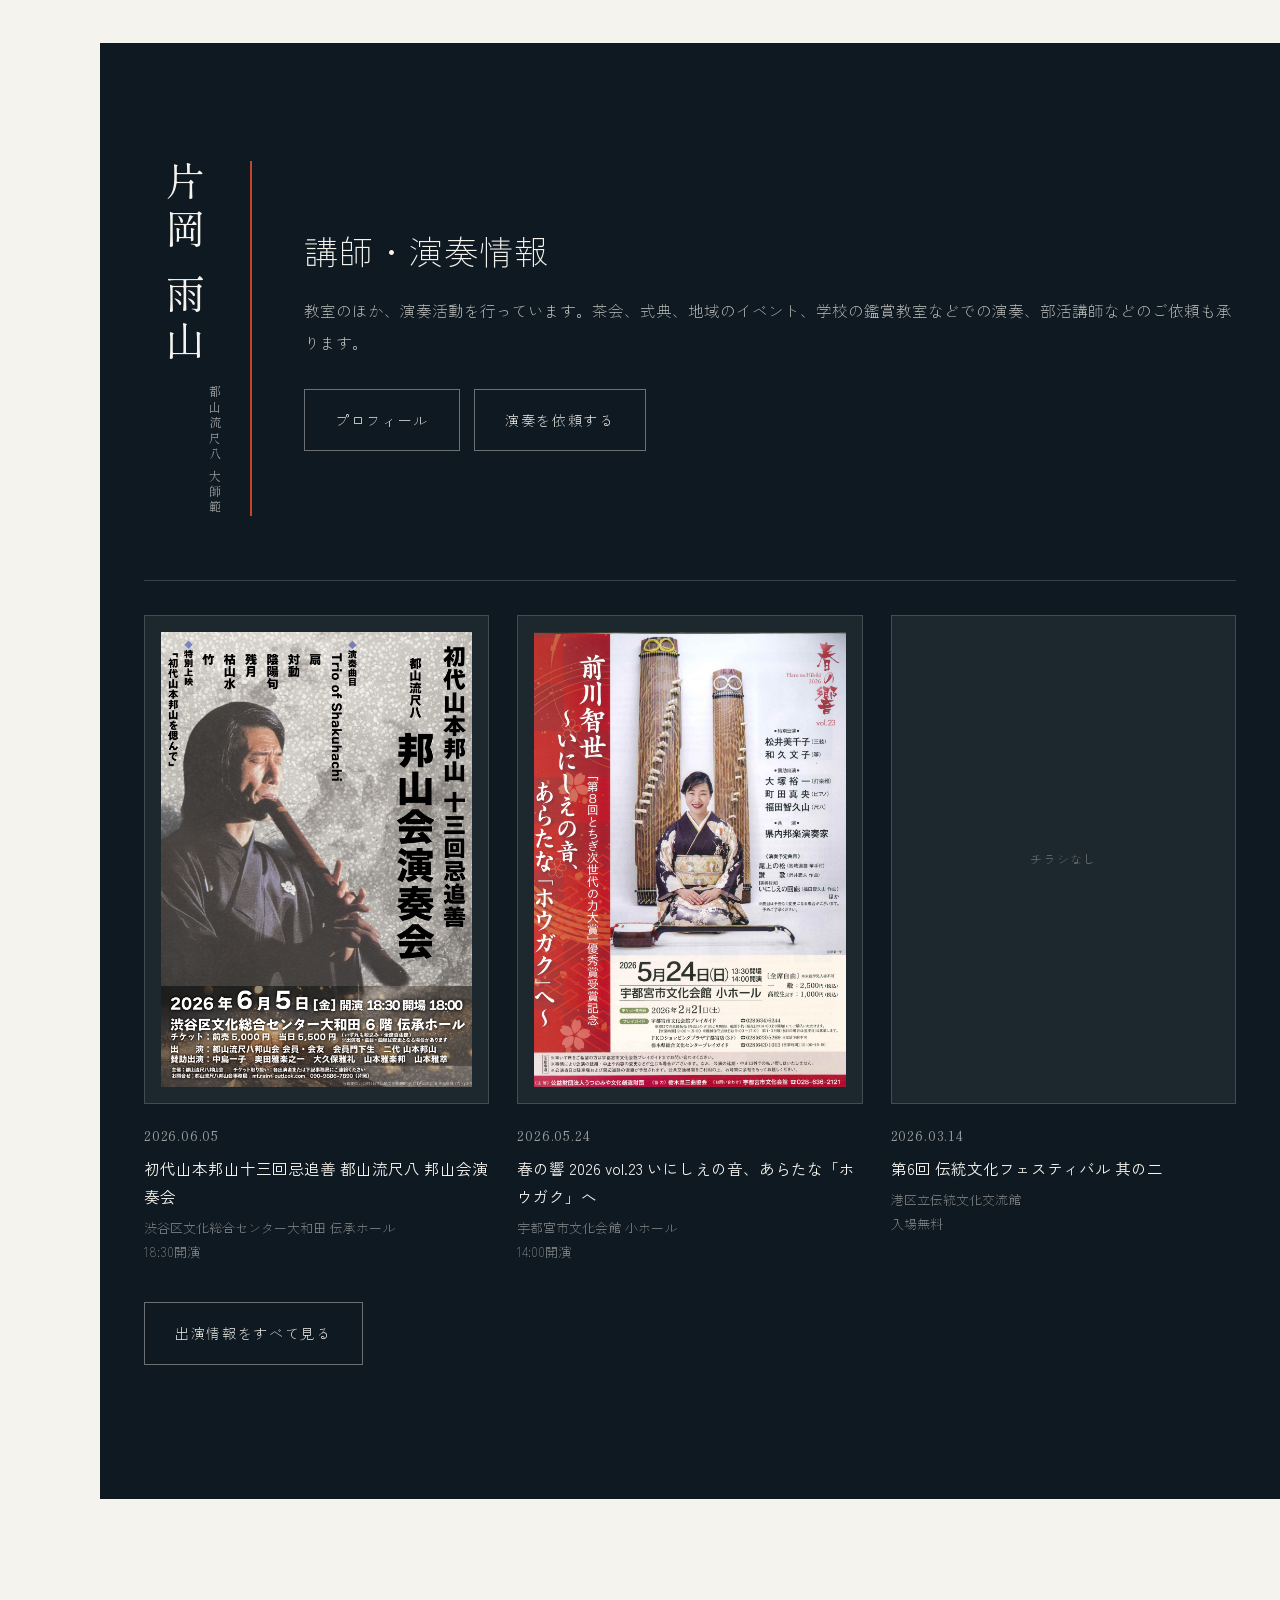
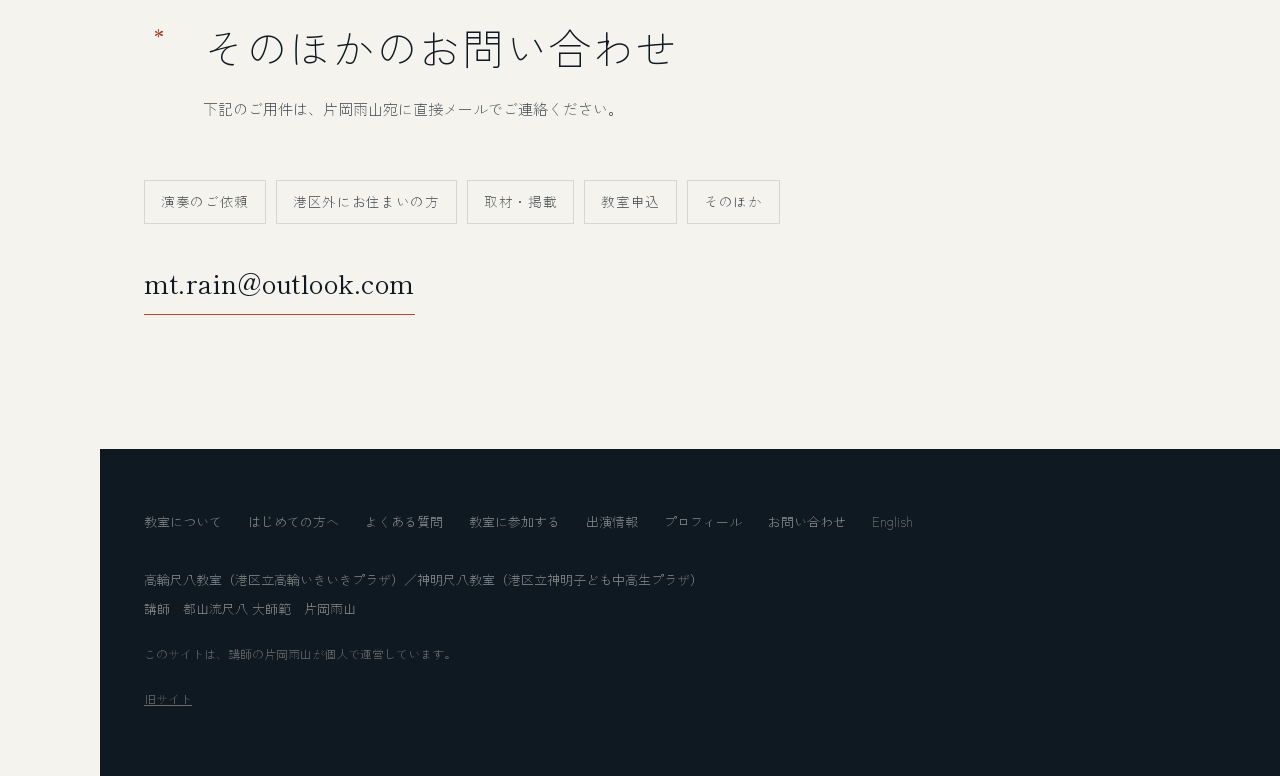
==== commit 8c99ba8b: "Group gigs by year, rename the profile link, unify the footers - Sort performances by date before re" ====
--- a/index.html
+++ b/index.html
@@ -35,7 +35,7 @@
       <a href="#class">教室について</a>
       <a href="#first">はじめての方へ</a>
       <a href="performances.html">出演情報</a>
-      <a href="profile.html">講師・演奏依頼</a>
+      <a href="profile.html">プロフィール</a>
       <a class="cta" href="#apply">教室に参加する</a>
       <a class="en" href="en.html">EN</a>
     </div>
@@ -52,7 +52,7 @@
     <a href="#qa">よくある質問</a>
     <a href="#apply">教室に参加する</a>
     <a href="performances.html">出演情報</a>
-    <a href="profile.html">講師・演奏依頼</a>
+    <a href="profile.html">プロフィール</a>
     <a href="#contact">お問い合わせ</a>
   </div>
 </div>
@@ -286,12 +286,13 @@
       <a href="#qa">よくある質問</a>
       <a href="#apply">教室に参加する</a>
       <a href="performances.html">出演情報</a>
-      <a href="profile.html">講師・演奏依頼</a>
+      <a href="profile.html">プロフィール</a>
       <a href="#contact">お問い合わせ</a>
       <a href="en.html">English</a>
     </div>
     <p>高輪尺八教室（港区立高輪いきいきプラザ）／神明尺八教室（港区立神明子ども中高生プラザ）<br>講師　都山流尺八 大師範　片岡雨山</p>
     <p class="owner">このサイトは、講師の片岡雨山が個人で運営しています。</p>
+    <p class="owner"><a href="https://shinsokataoka.blogspot.com/" target="_blank">旧サイト</a></p>
   </div>
 </footer>
 
--- a/assets/css/style.css
+++ b/assets/css/style.css
@@ -231,6 +231,8 @@
 /* ── 出演情報の一覧ページ ── */
 .list{list-style:none;margin:0;padding:0}
 .list li{display:grid;grid-template-columns:150px 1fr;gap:36px;padding:40px 0;border-bottom:1px solid var(--line);align-items:start}
+.list li.year{display:block;padding:44px 0 0;border-bottom:0;font-family:var(--m);font-size:15px;letter-spacing:.14em;color:var(--shu-d)}
+.list li.year:first-child{padding-top:0}
 .list .thumb{aspect-ratio:1/1.414;background:var(--paper-2);border:1px solid var(--line);display:flex;align-items:center;justify-content:center;color:var(--grey);font-size:11.5px;text-align:center;padding:12px;overflow:hidden}
 .list .thumb img{width:100%;height:100%;object-fit:cover}
 .list time{display:block;font-family:var(--m);font-size:14px;letter-spacing:.06em;color:var(--shu-d);margin-bottom:10px}
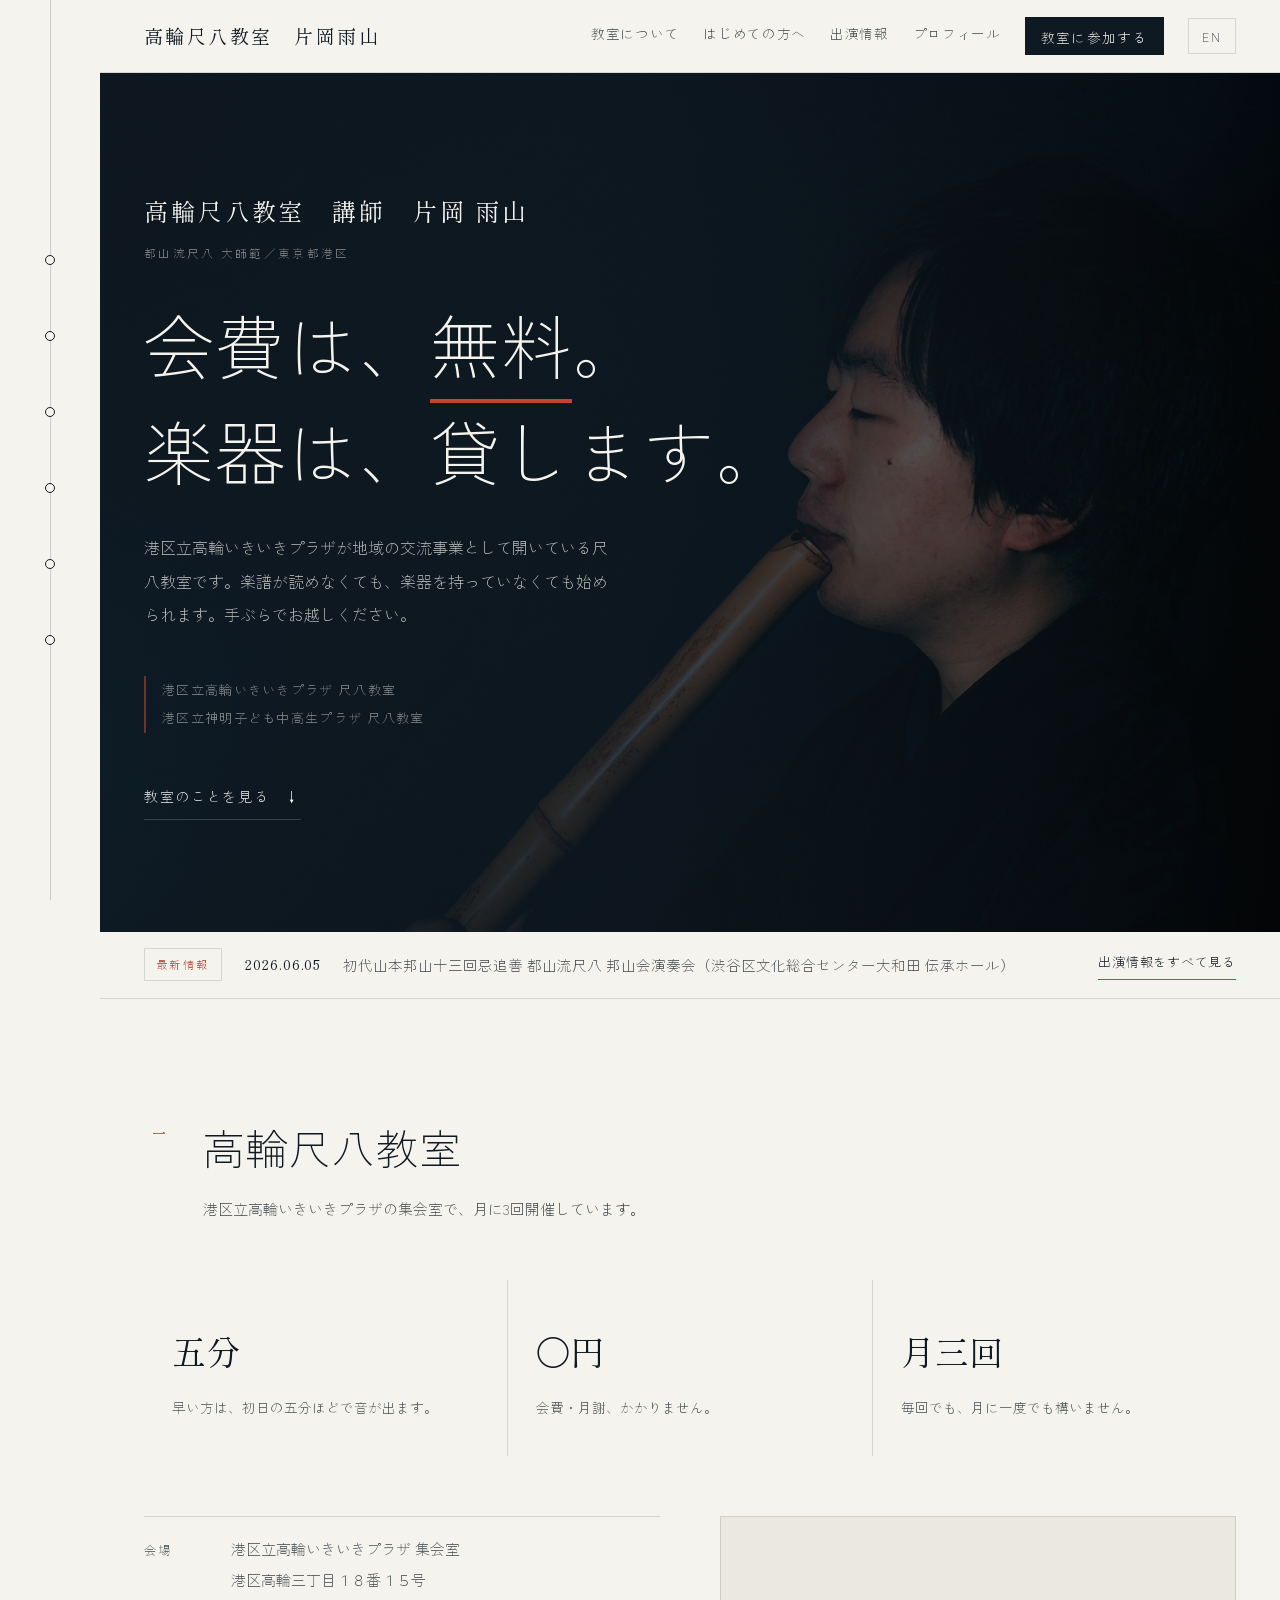
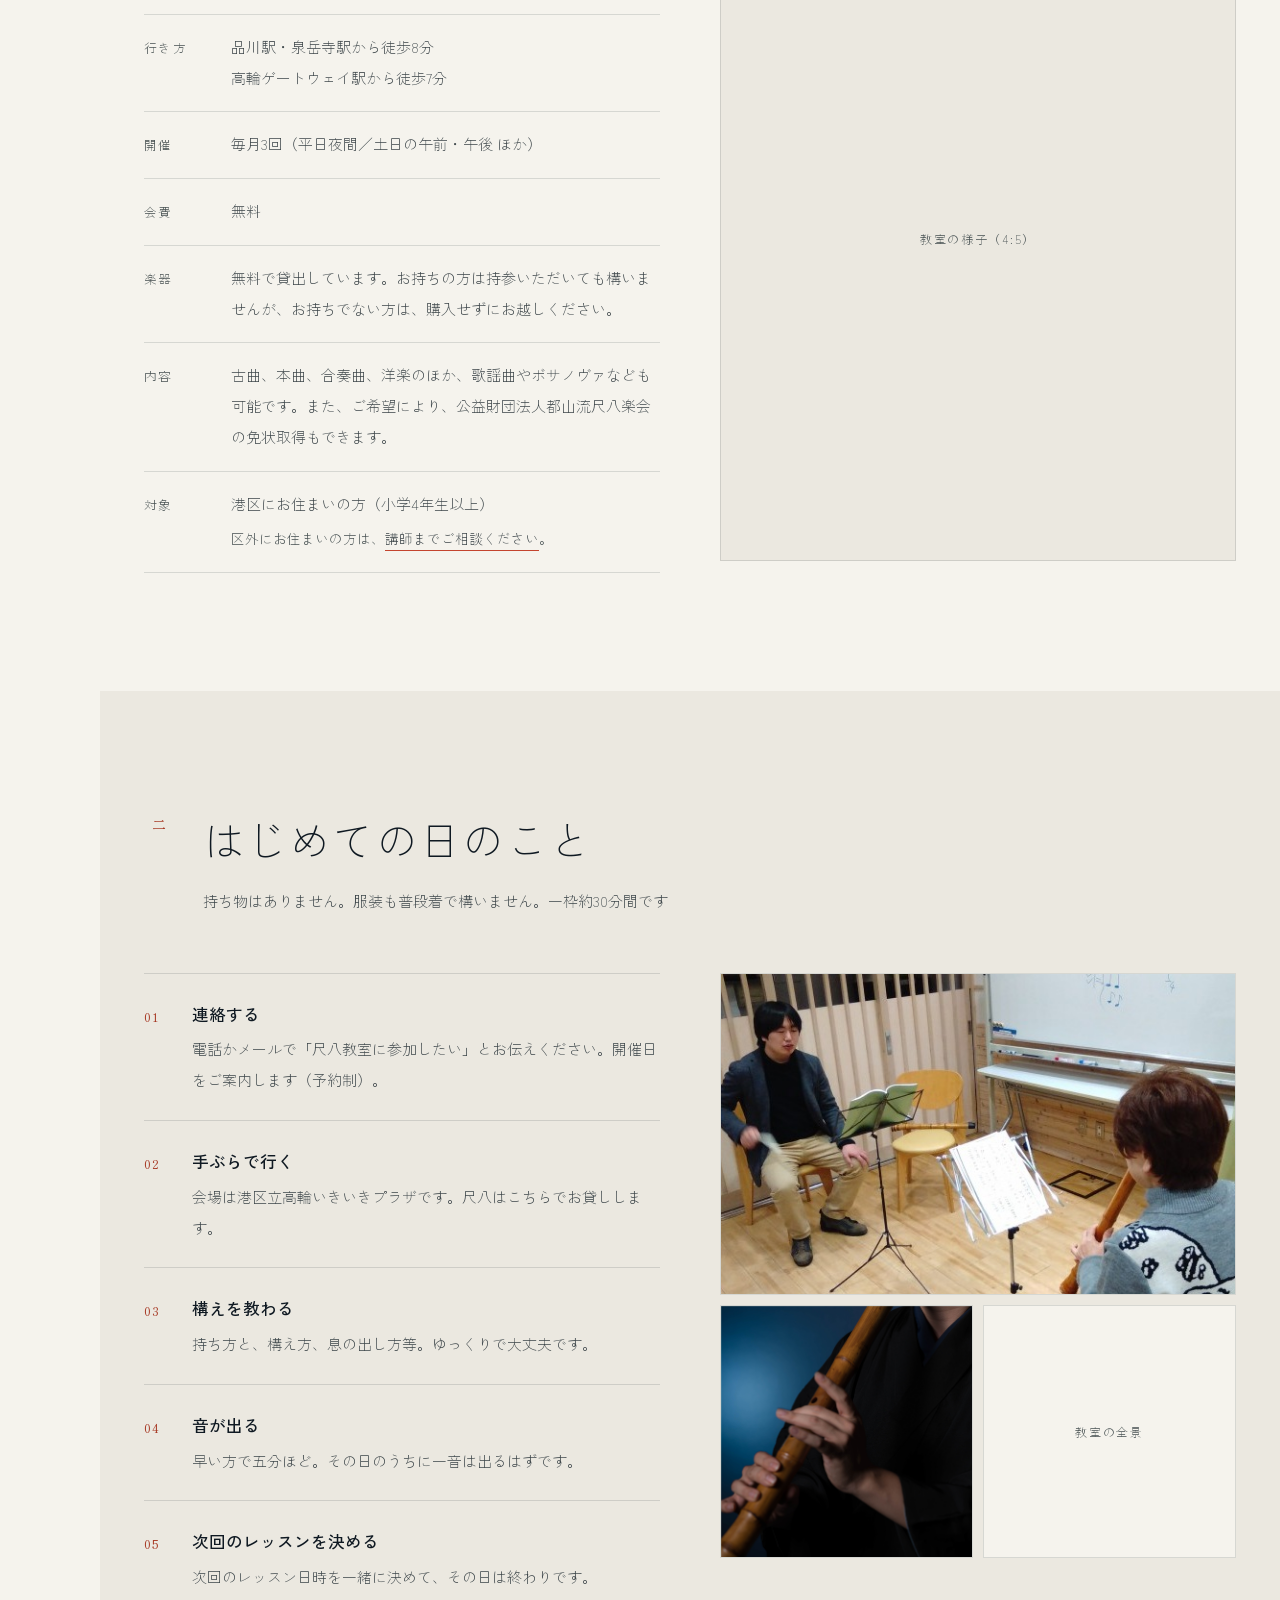
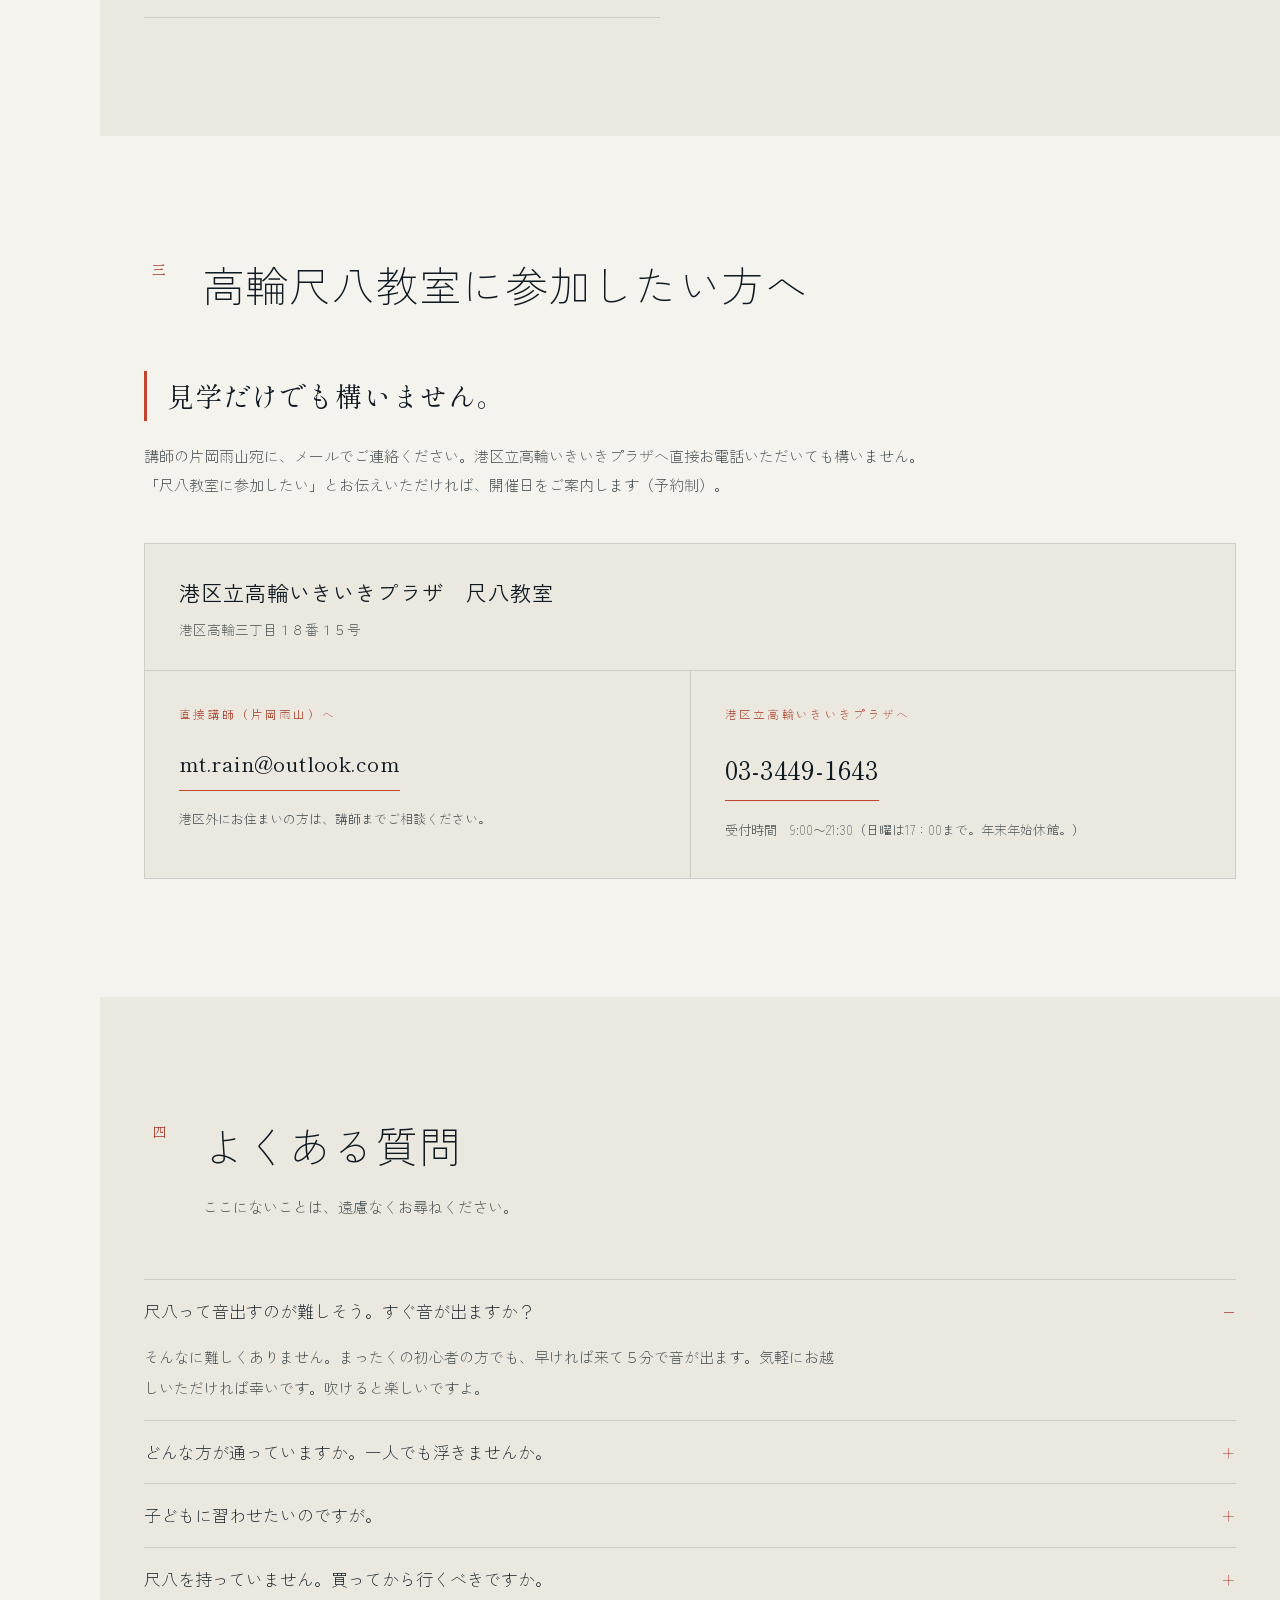
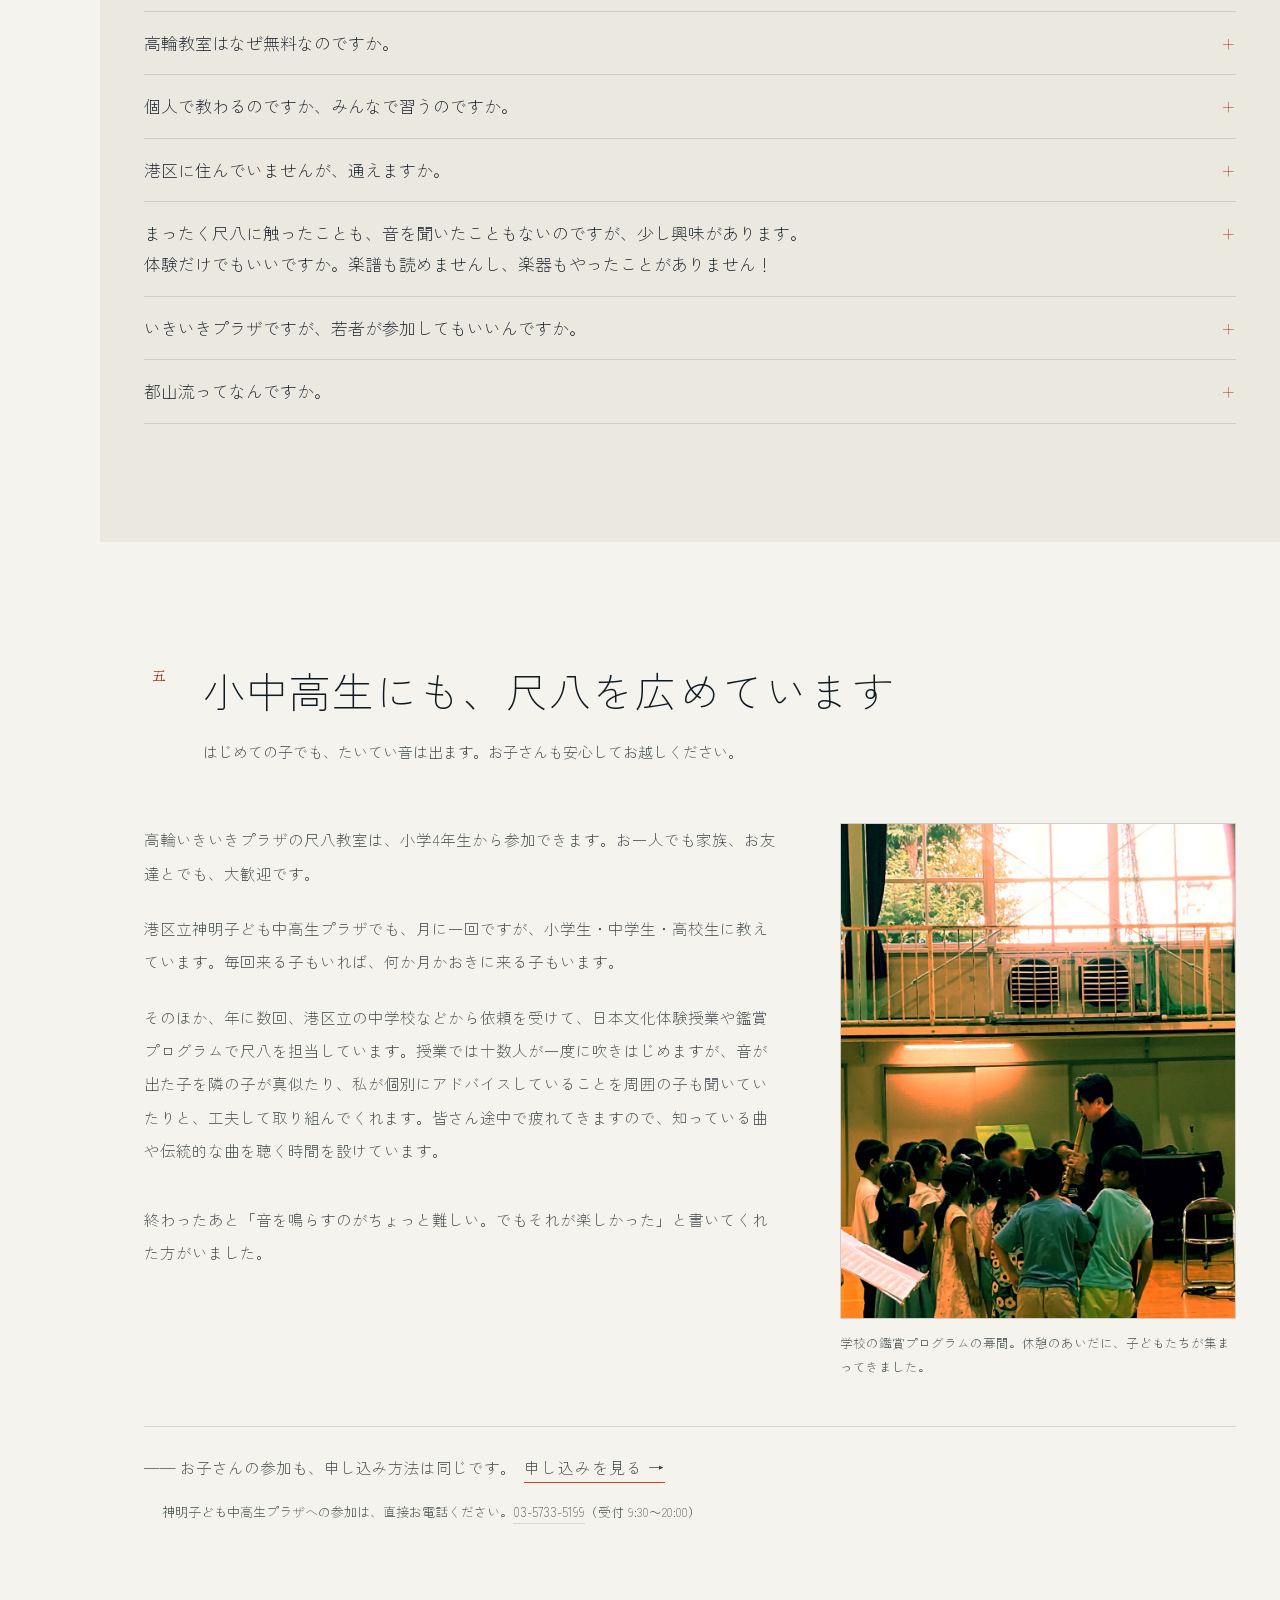
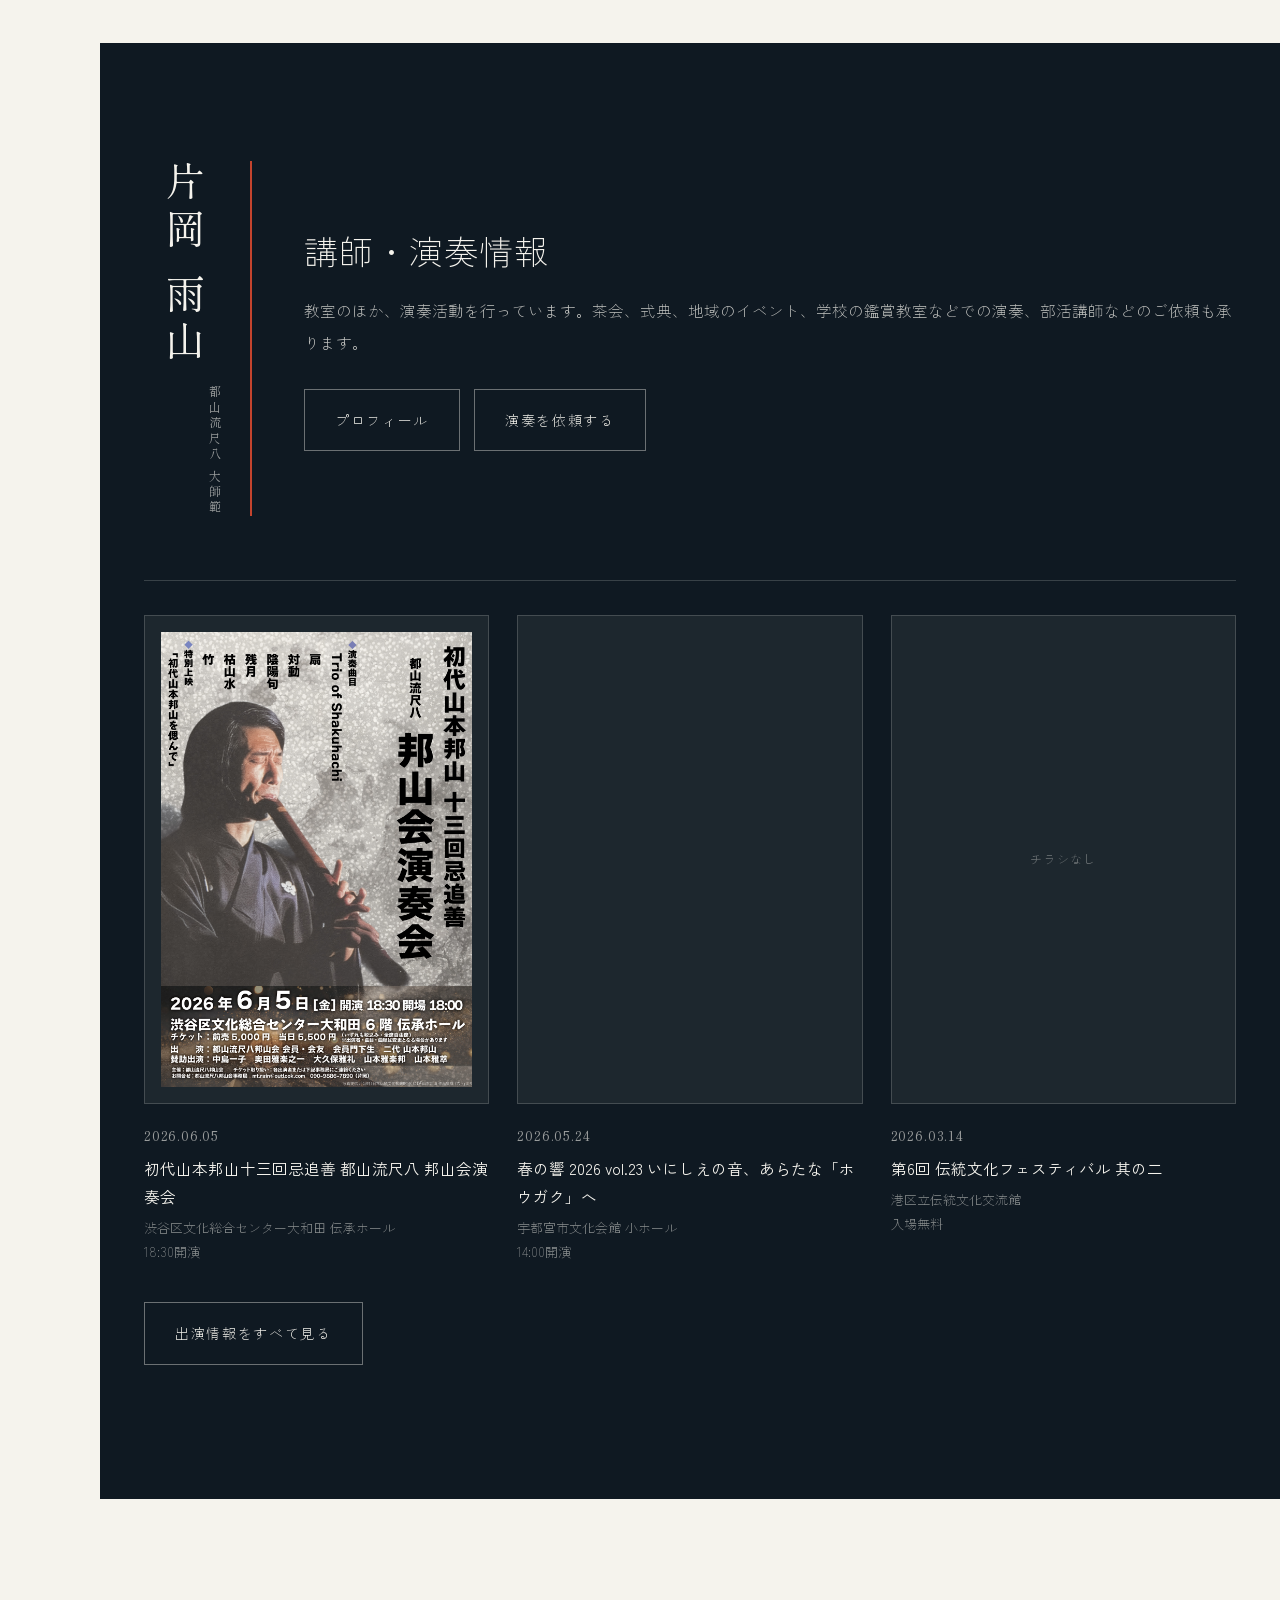
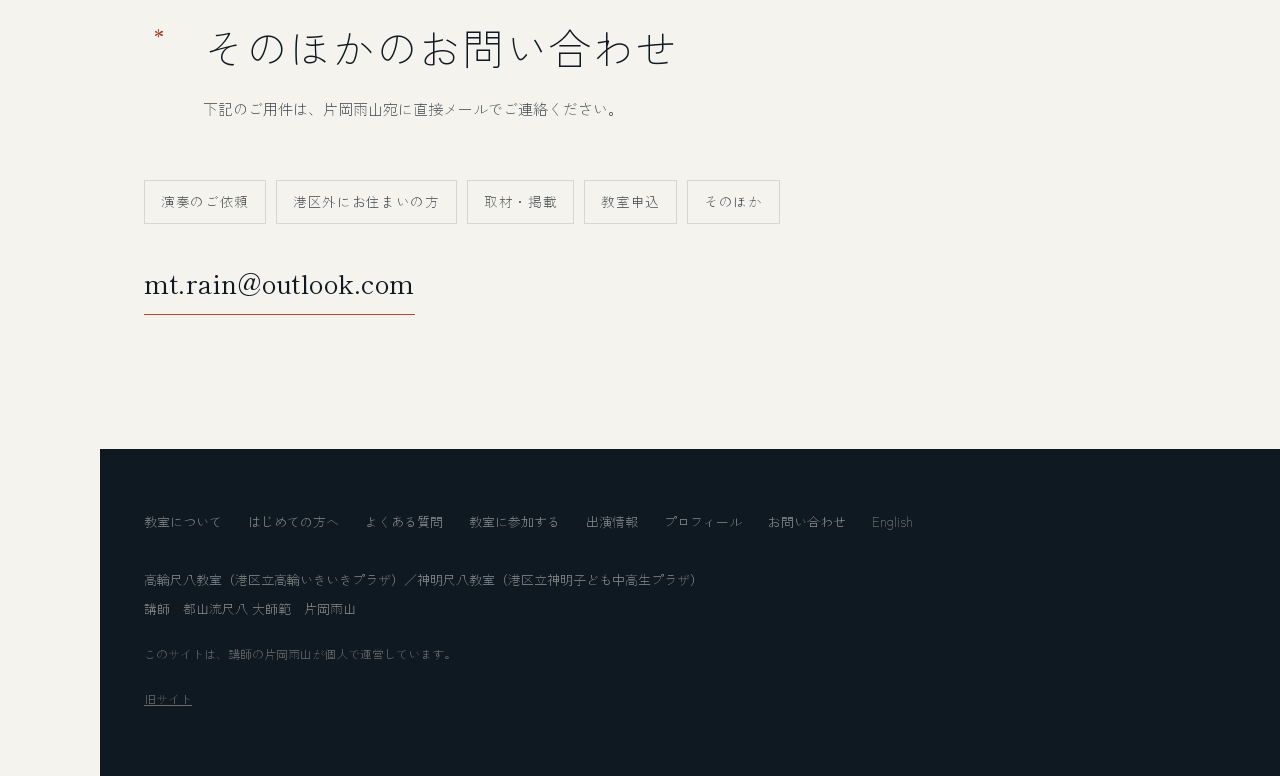
==== commit b2d50add: "Add OGP tags to every page, plus hreflang for the JA/EN pair The og:image index.html pointed at (ima" ====
--- a/index.html
+++ b/index.html
@@ -6,12 +6,21 @@
 <title>高輪尺八教室｜東京都港区・初心者歓迎・会費無料</title>
 <meta name="description" content="東京都港区高輪の尺八教室。会費無料、楽器の貸出あり、手ぶらで通えます。初心者歓迎。都山流大師範 片岡雨山が指導します。港区外の方もご相談ください。">
 <meta name="theme-color" content="#0F1922">
+<meta property="og:site_name" content="高輪尺八教室">
+<meta property="og:locale" content="ja_JP">
+<meta property="og:locale:alternate" content="en_US">
+<meta property="og:type" content="website">
 <meta property="og:title" content="高輪尺八教室｜東京都港区・初心者歓迎・会費無料">
 <meta property="og:description" content="会費無料、楽器の貸出あり。手ぶらで通える港区の尺八教室です。">
-<meta property="og:type" content="website">
 <meta property="og:url" content="https://uzan498.github.io/takanawa-shakuhachi/index.html">
 <meta property="og:image" content="https://uzan498.github.io/takanawa-shakuhachi/images/ogp.jpg">
+<meta property="og:image:width" content="1200">
+<meta property="og:image:height" content="630">
+<meta property="og:image:alt" content="尺八を吹く片岡雨山">
 <meta name="twitter:card" content="summary_large_image">
+<link rel="alternate" hreflang="ja" href="https://uzan498.github.io/takanawa-shakuhachi/index.html">
+<link rel="alternate" hreflang="en" href="https://uzan498.github.io/takanawa-shakuhachi/en.html">
+<link rel="alternate" hreflang="x-default" href="https://uzan498.github.io/takanawa-shakuhachi/index.html">
 <link rel="preconnect" href="https://fonts.googleapis.com">
 <link rel="preconnect" href="https://fonts.gstatic.com" crossorigin>
 <link href="https://fonts.googleapis.com/css2?family=Zen+Kaku+Gothic+New:wght@300;400;500&family=Shippori+Mincho+B1:wght@400;600&display=swap" rel="stylesheet">
@@ -107,7 +116,7 @@
       <span class="num">二</span>
       <div>
         <h2>はじめての日のこと</h2>
-        <p>持ち物はありません。服装も普段着で構いません。</p>
+        <p>持ち物はありません。服装も普段着で構いません。一枠約30分間です</p>
       </div>
     </div>
     <div class="detail rv">
@@ -151,7 +160,7 @@
         <div class="way">
           <small>港区立高輪いきいきプラザへ</small>
           <a class="tel" href="tel:0334491643">03-3449-1643</a>
-          <p class="hours">受付時間　9:00〜21:30（日曜は17：00まで）</p>
+          <p class="hours">受付時間　9:00〜21:30（日曜は17：00まで。年末年始休館。）</p>
         </div>
       </div>
     </div>
@@ -178,7 +187,7 @@
       </details>
       <details>
         <summary>子どもに習わせたいのですが。</summary>
-        <p>ぜひお越しください。高輪いきいきプラザの教室は小学4年生以上が対象です（月３回）。神明子ども中高生プラザの方は小中高生が体験できます（月１回）。</p>
+        <p>ぜひお越しください。高輪いきいきプラザの教室は小学4年生以上が対象です（月３回）。中学生、高校生も大歓迎です。神明子ども中高生プラザの方は小中高生が体験できます（月１回）。</p>
       </details>
       <details>
         <summary>尺八を持っていません。買ってから行くべきですか。</summary>
@@ -190,7 +199,7 @@
       </details>
       <details>
         <summary>個人で教わるのですか、みんなで習うのですか。</summary>
-        <p>基本は一人ずつお教えします。お友達とご一緒でも構いません。合奏の指導は集団で行います。</p>
+        <p>基本は一人ずつお教えします。お友達とご一緒でも構いません。合奏の指導は集団で行います。練習会や勉強会なども年に数回開いています。</p>
       </details>
       <details>
         <summary>港区に住んでいませんが、通えますか。</summary>
@@ -198,7 +207,7 @@
       </details>
       <details>
         <summary>まったく尺八に触ったことも、音を聞いたこともないのですが、少し興味があります。<br>体験だけでもいいですか。楽譜も読めませんし、楽器もやったことがありません！</summary>
-        <p>ほとんどの生徒さんが、最初はそんな感じです！気軽にお越しください。</p>
+        <p>ほとんどの生徒さんが、最初はそんな感じです！未経験者がほとんどです。気軽にお越しください。</p>
       </details>
       <details>
         <summary>いきいきプラザですが、若者が参加してもいいんですか。</summary>
@@ -224,7 +233,7 @@
     <div class="kidsgrid rv">
       <div class="kidsbody">
         <p>高輪いきいきプラザの尺八教室は、小学4年生から参加できます。お一人でも家族、お友達とでも、大歓迎です。</p>
-        <p>港区立神明子ども中高生プラザでも、月に一回ですが、小中高生に教えています。毎回来る子もいれば、何か月かおきに来る子もいます。</p>
+        <p>港区立神明子ども中高生プラザでも、月に一回ですが、小学生・中学生・高校生に教えています。毎回来る子もいれば、何か月かおきに来る子もいます。</p>
         <p>そのほか、年に数回、港区立の中学校などから依頼を受けて、日本文化体験授業や鑑賞プログラムで尺八を担当しています。授業では十数人が一度に吹きはじめますが、音が出た子を隣の子が真似たり、私が個別にアドバイスしていることを周囲の子も聞いていたりと、工夫して取り組んでくれます。皆さん途中で疲れてきますので、知っている曲や伝統的な曲を聴く時間を設けています。</p>
         <p class="last">終わったあと「音を鳴らすのがちょっと難しい。でもそれが楽しかった」と書いてくれた方がいました。</p>
       </div>
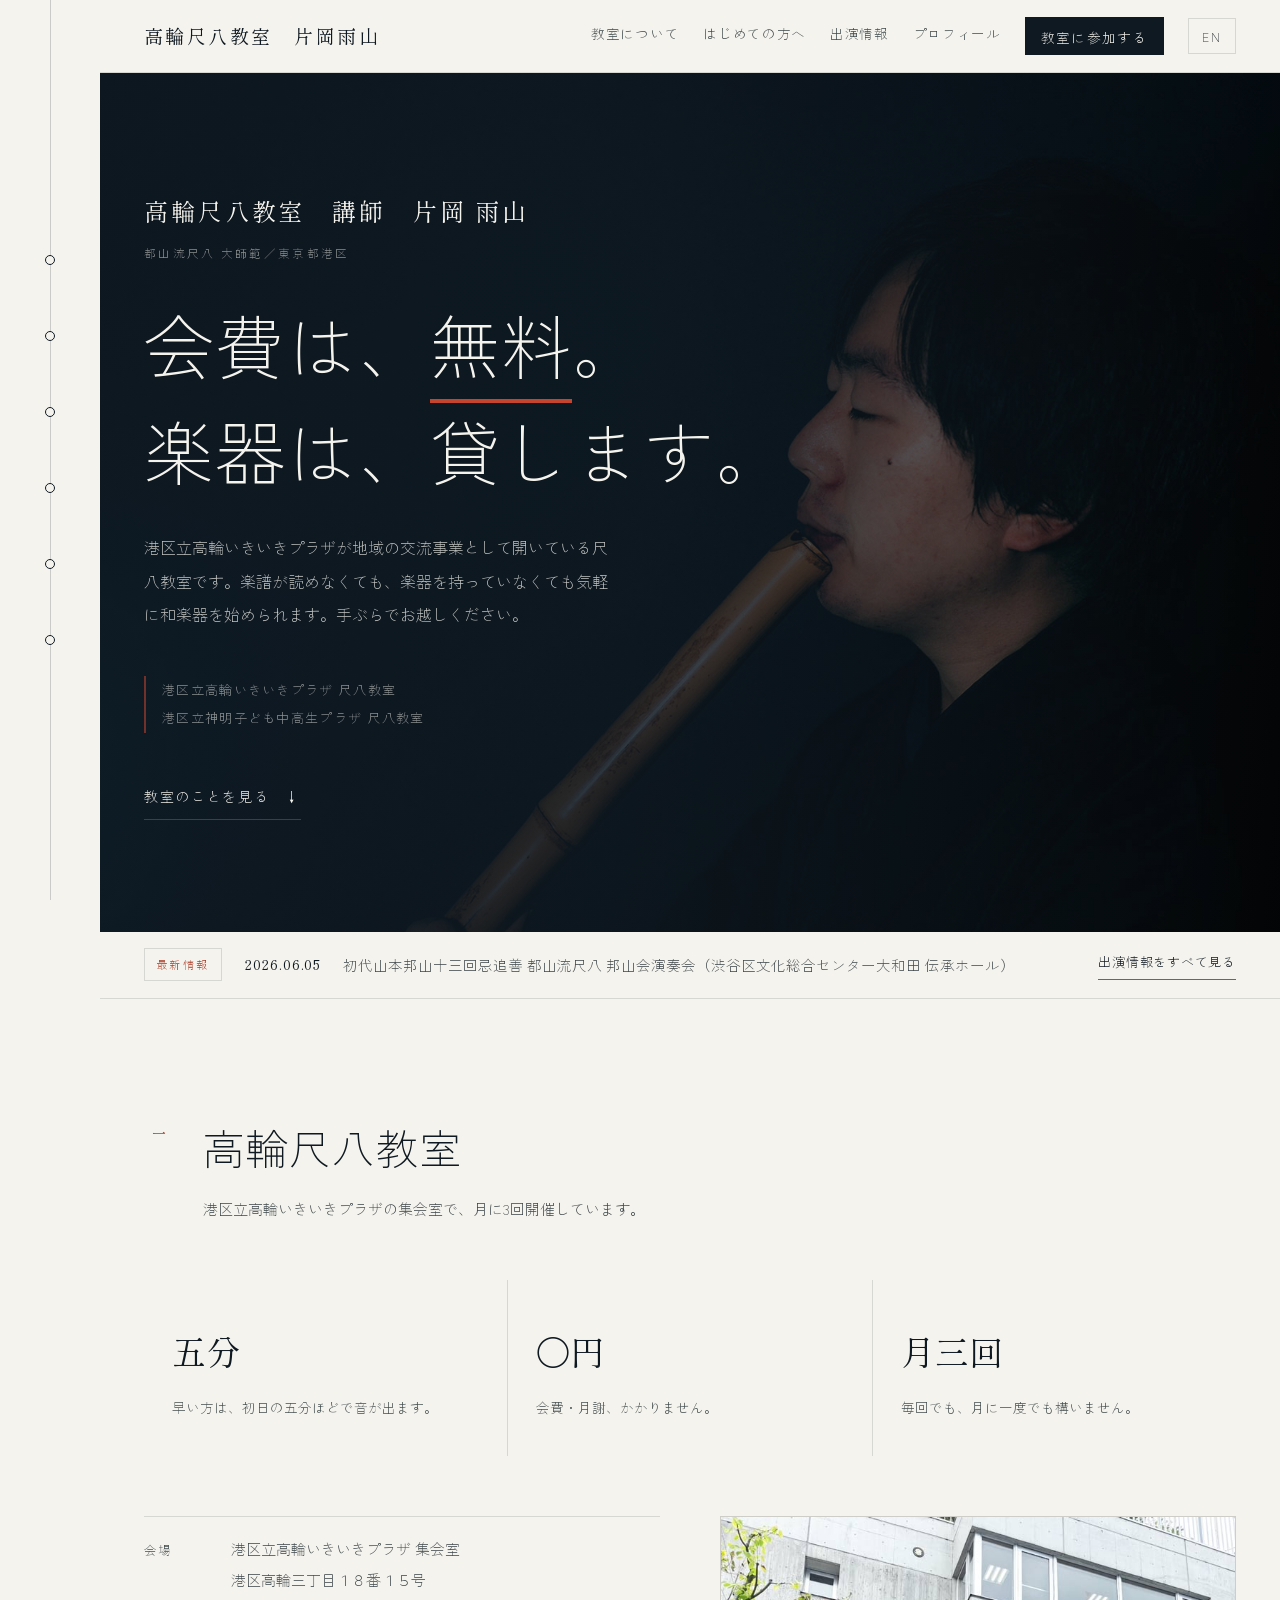
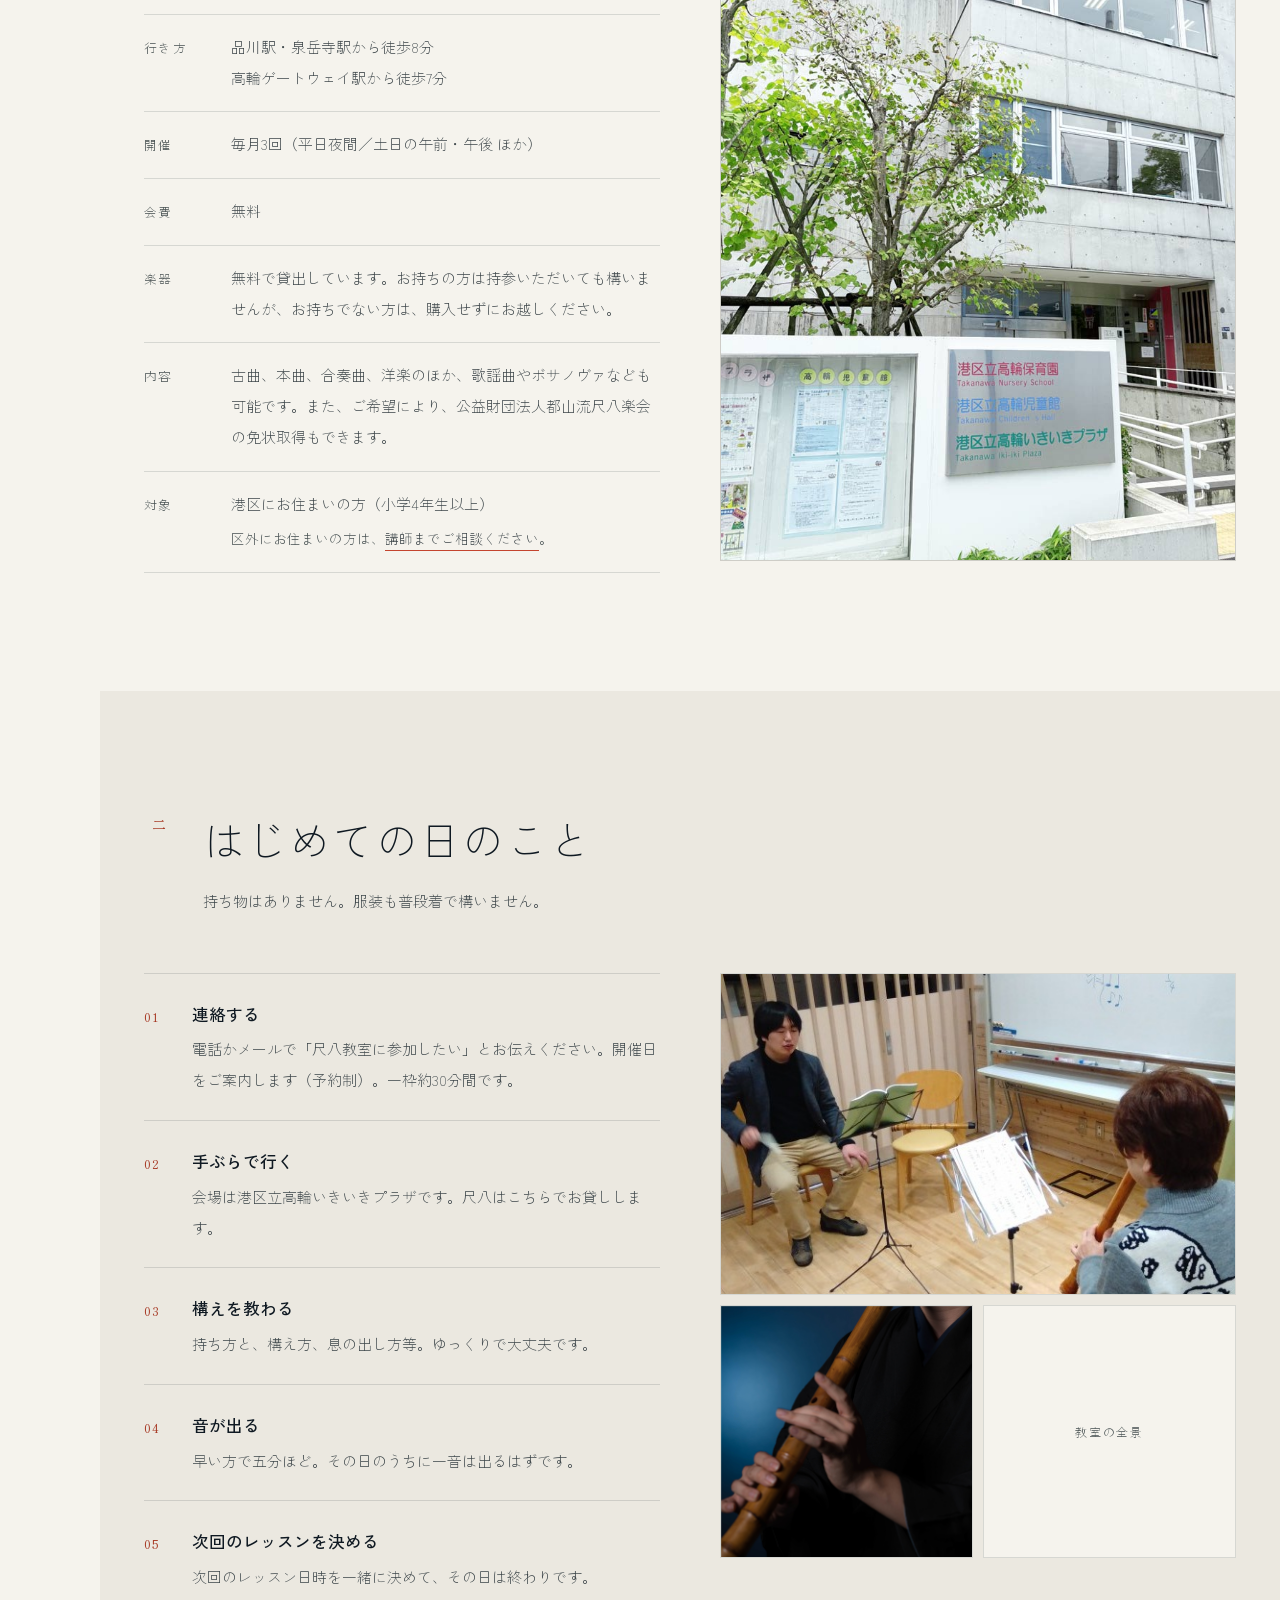
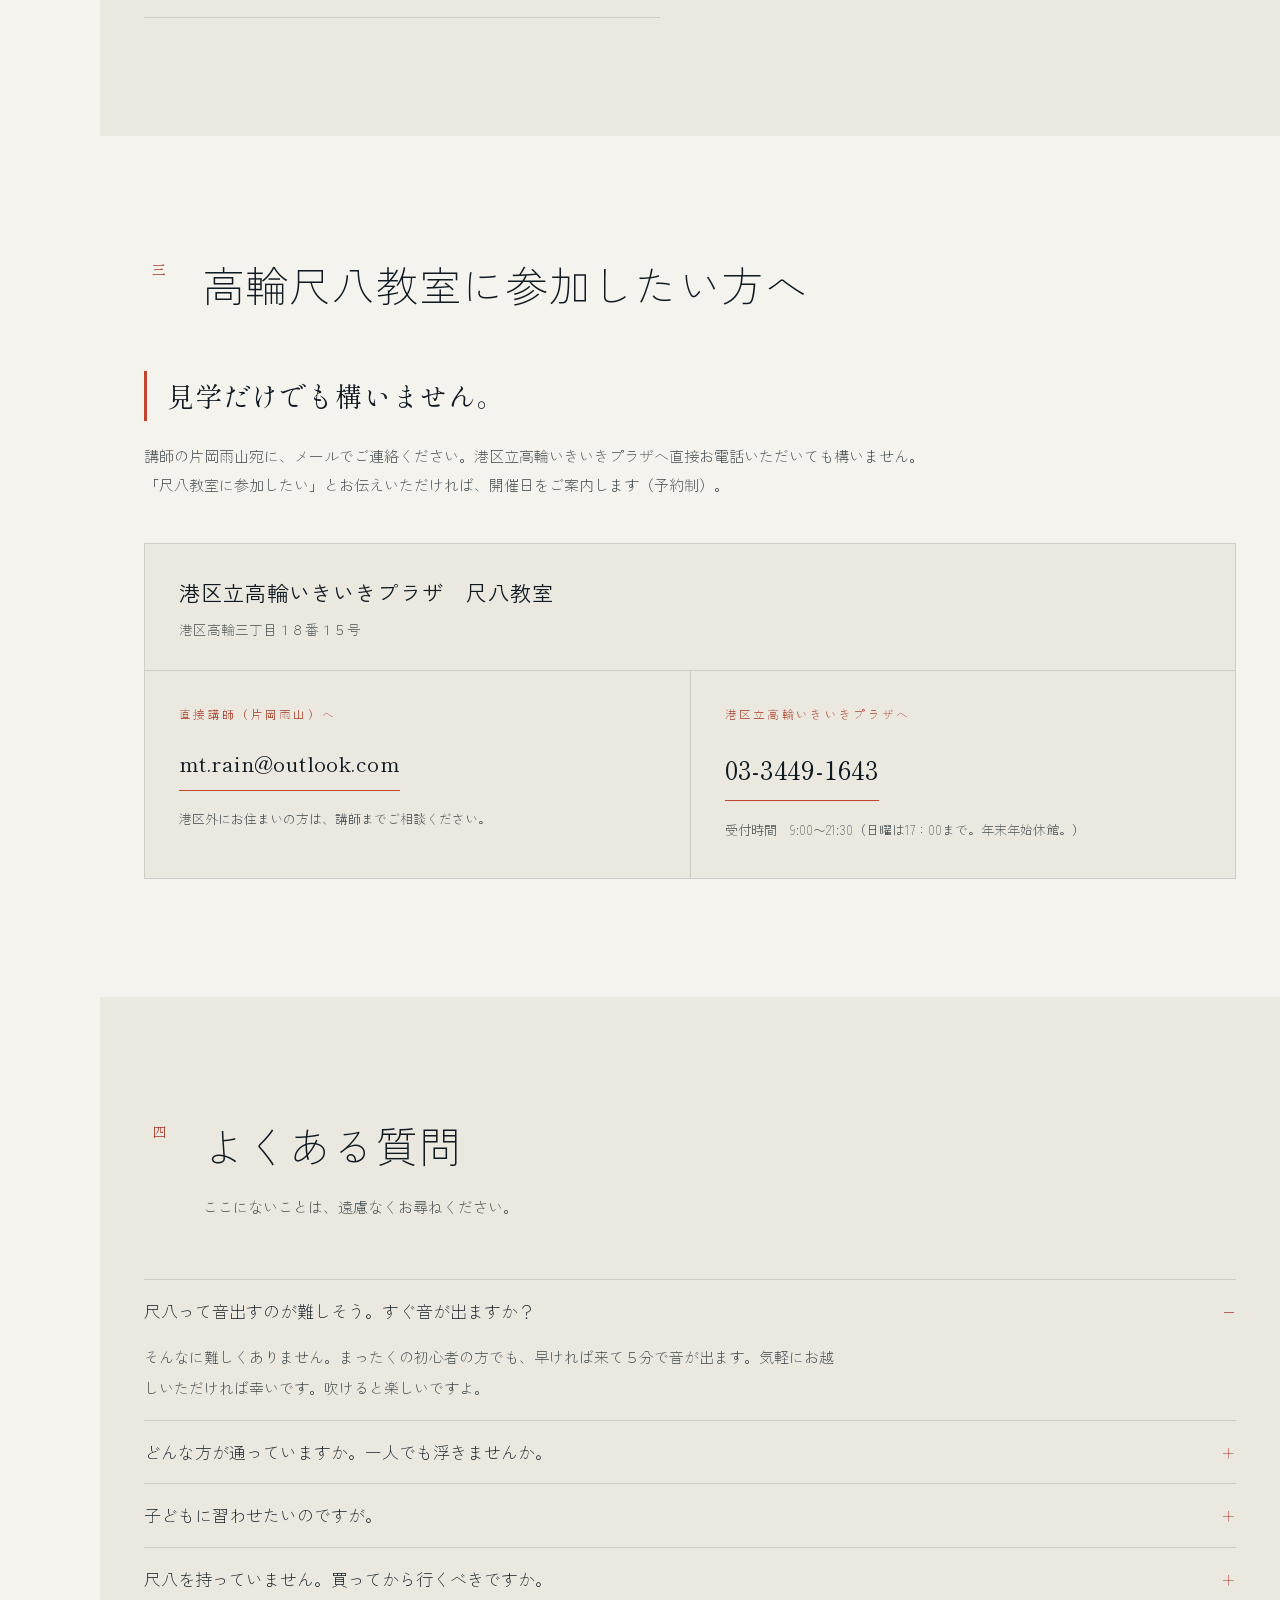
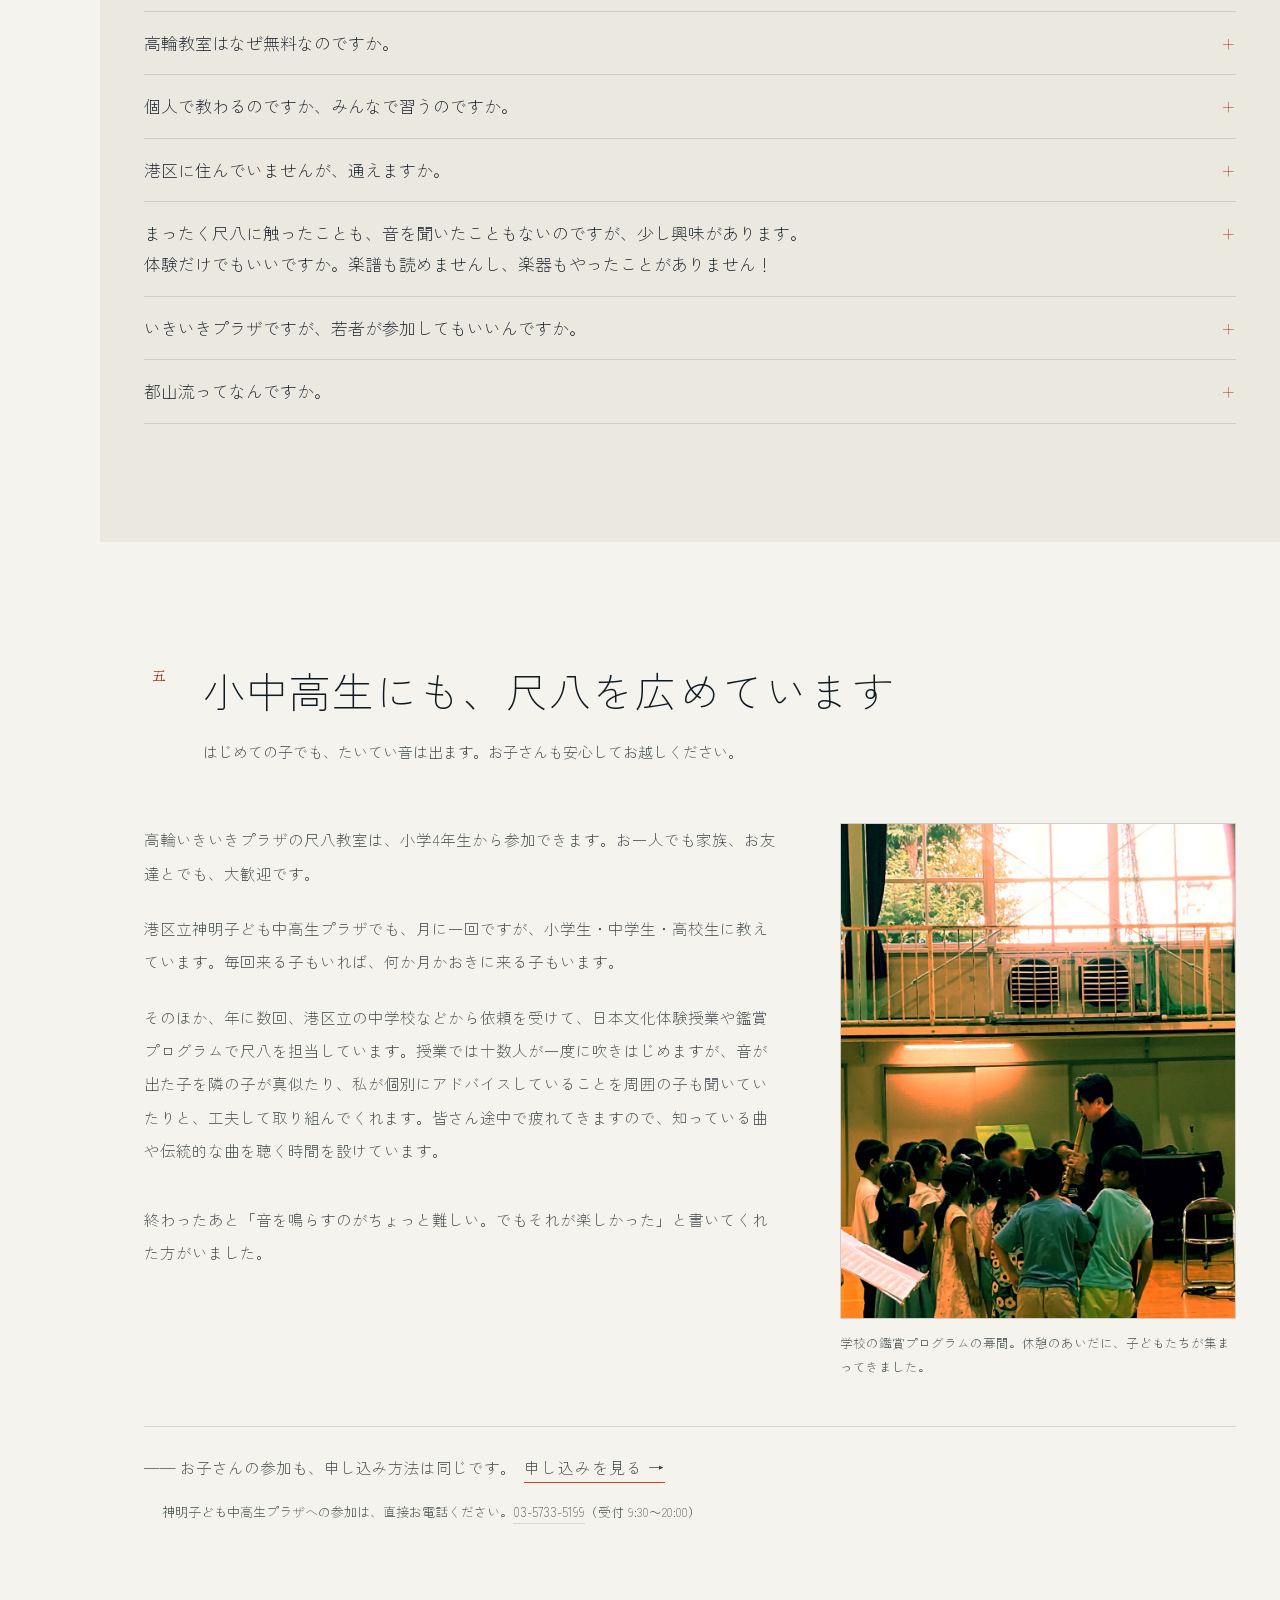
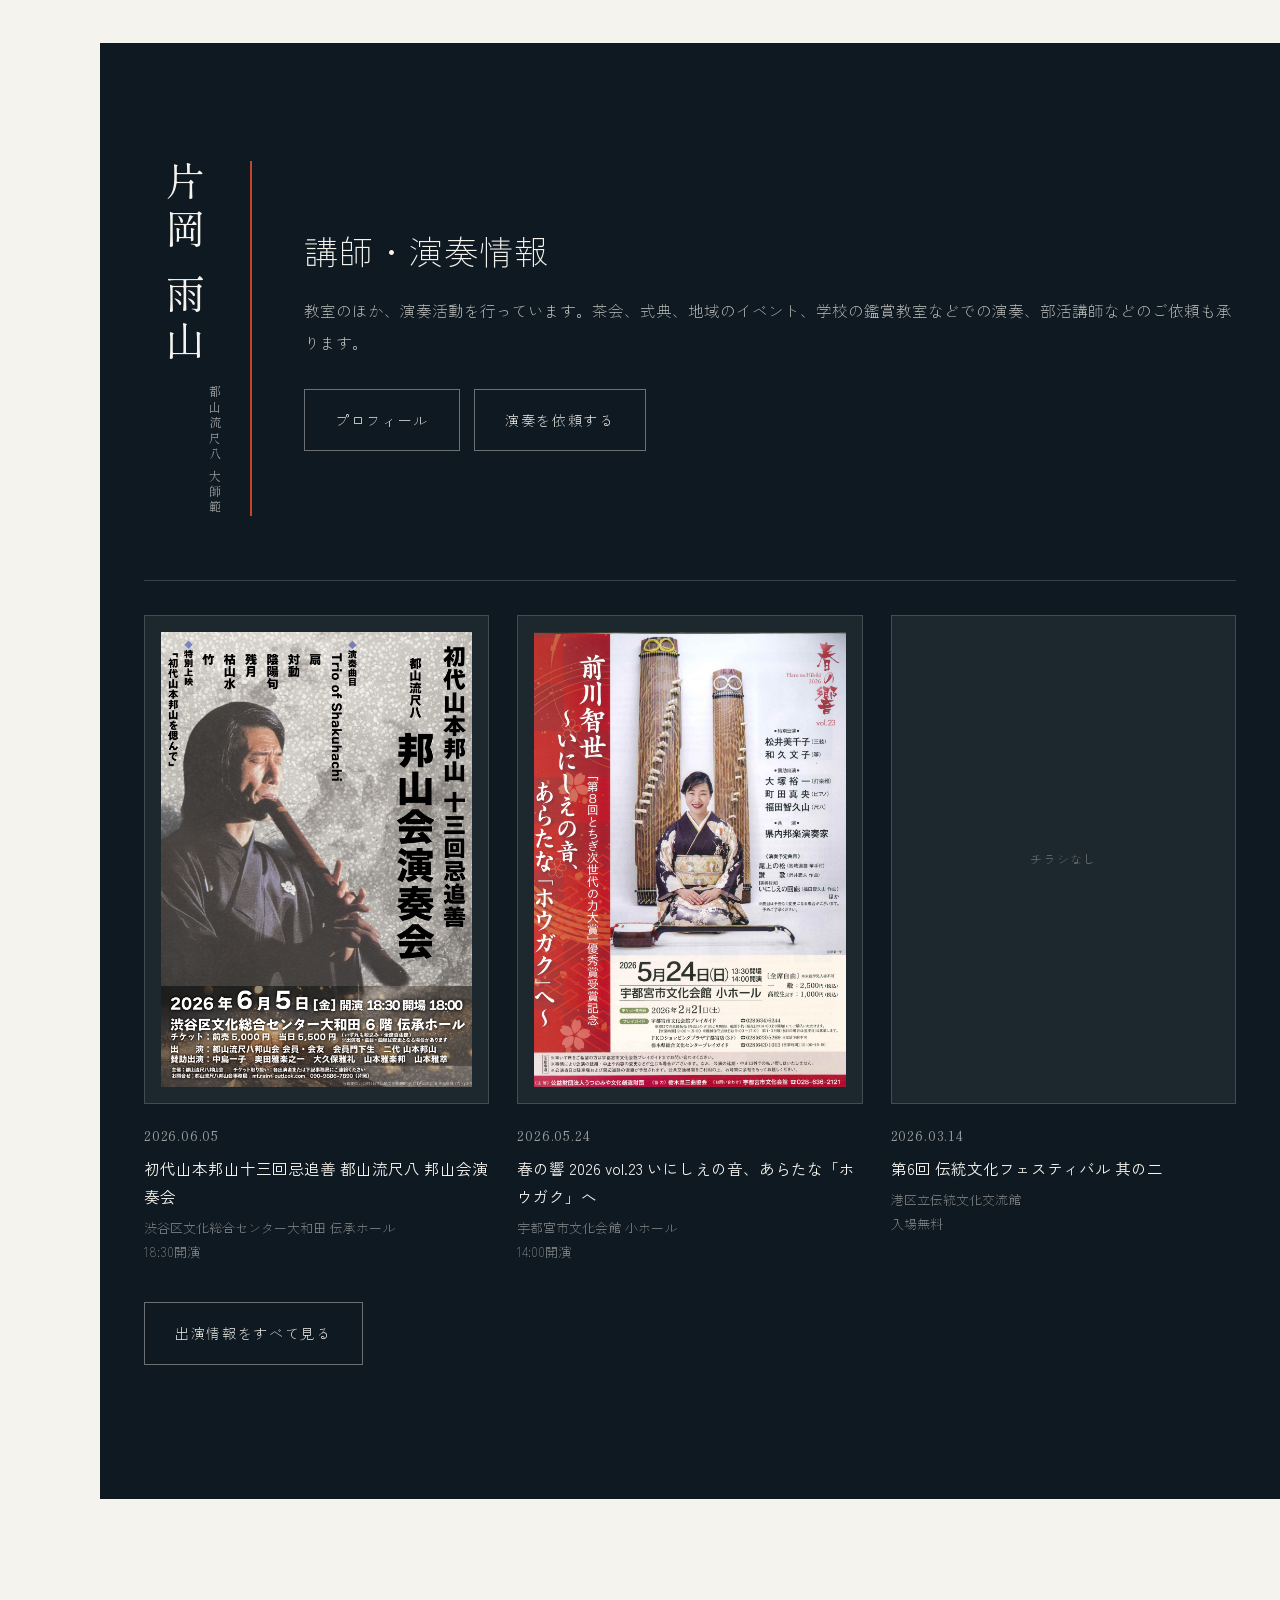
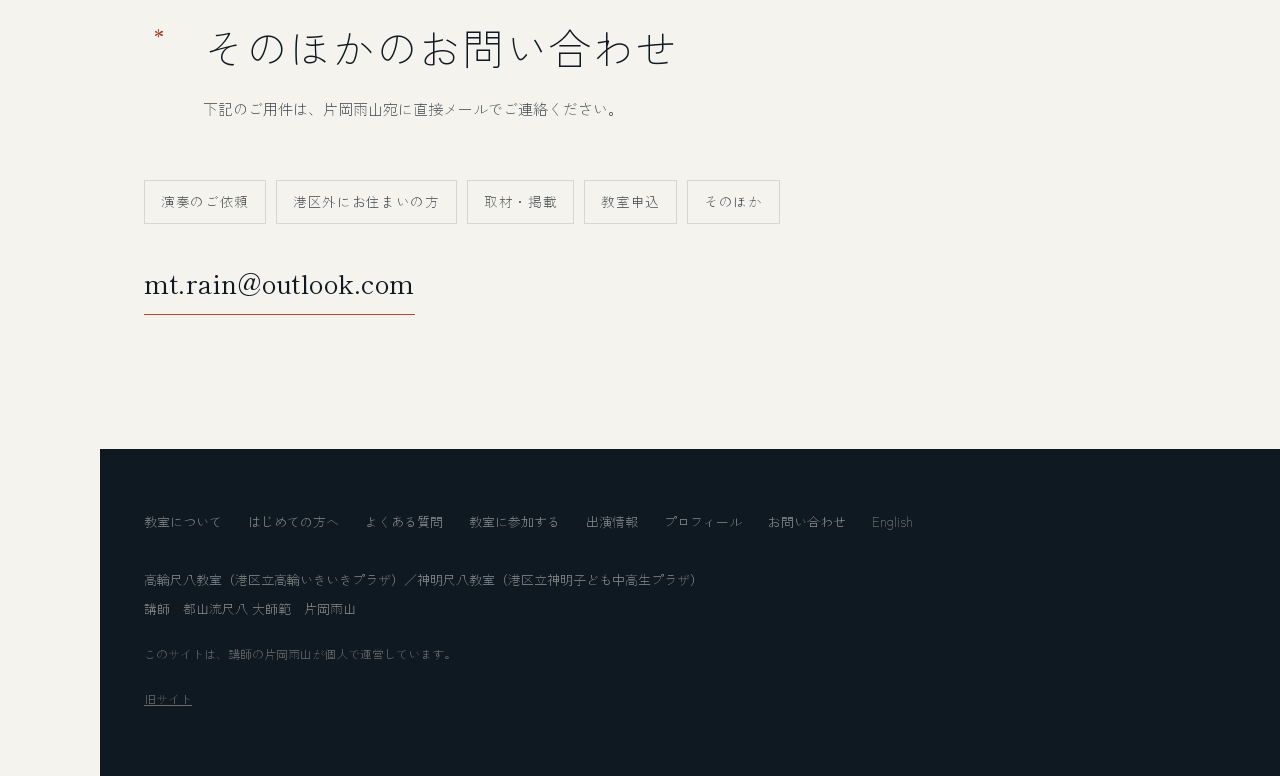
==== commit ac06b9cd: "Use plaza.jpg for the 4:5 slot in the class section The photo shows the Iki-iki Plaza building and i" ====
--- a/index.html
+++ b/index.html
@@ -71,7 +71,7 @@
   <div class="wrap">
     <p class="byline"><span class="bl-name">高輪尺八教室　講師　片岡 雨山</span><span class="bl-note">都山流尺八 大師範／東京都港区</span></p>
     <h1>会費は、<u>無料</u>。<br>楽器は、貸します。</h1>
-    <p class="lede">港区立高輪いきいきプラザが地域の交流事業として開いている尺八教室です。楽譜が読めなくても、楽器を持っていなくても始められます。手ぶらでお越しください。</p>
+    <p class="lede">港区立高輪いきいきプラザが地域の交流事業として開いている尺八教室です。楽譜が読めなくても、楽器を持っていなくても気軽に和楽器を始められます。手ぶらでお越しください。</p>
     <p class="venue">港区立高輪いきいきプラザ 尺八教室<br>港区立神明子ども中高生プラザ 尺八教室</p>
     <a class="jump" href="#class">教室のことを見る　↓</a>
   </div>
@@ -105,7 +105,7 @@
         <dt>内容</dt><dd>古曲、本曲、合奏曲、洋楽のほか、歌謡曲やボサノヴァなども可能です。また、ご希望により、公益財団法人都山流尺八楽会の免状取得もできます。</dd>
         <dt>対象</dt><dd>港区にお住まいの方（小学4年生以上）<br><span class="soudan">区外にお住まいの方は、<a href="#apply">講師までご相談ください</a>。</span></dd>
       </dl>
-      <div class="ph" style="aspect-ratio:4/5">教室の様子（4:5）</div>
+      <div class="ph" style="aspect-ratio:4/5"><img src="images/plaza.jpg" alt="港区立高輪いきいきプラザの外観" loading="lazy"></div>
     </div>
   </div>
 </section>
@@ -116,12 +116,12 @@
       <span class="num">二</span>
       <div>
         <h2>はじめての日のこと</h2>
-        <p>持ち物はありません。服装も普段着で構いません。一枠約30分間です</p>
+        <p>持ち物はありません。服装も普段着で構いません。</p>
       </div>
     </div>
     <div class="detail rv">
       <ol class="steps">
-        <li><em>01</em><div><b>連絡する</b>電話かメールで「尺八教室に参加したい」とお伝えください。開催日をご案内します（予約制）。</div></li>
+        <li><em>01</em><div><b>連絡する</b>電話かメールで「尺八教室に参加したい」とお伝えください。開催日をご案内します（予約制）。一枠約30分間です。</div></li>
         <li><em>02</em><div><b>手ぶらで行く</b>会場は港区立高輪いきいきプラザです。尺八はこちらでお貸しします。</div></li>
         <li><em>03</em><div><b>構えを教わる</b>持ち方と、構え方、息の出し方等。ゆっくりで大丈夫です。</div></li>
         <li><em>04</em><div><b>音が出る</b>早い方で五分ほど。その日のうちに一音は出るはずです。</div></li>
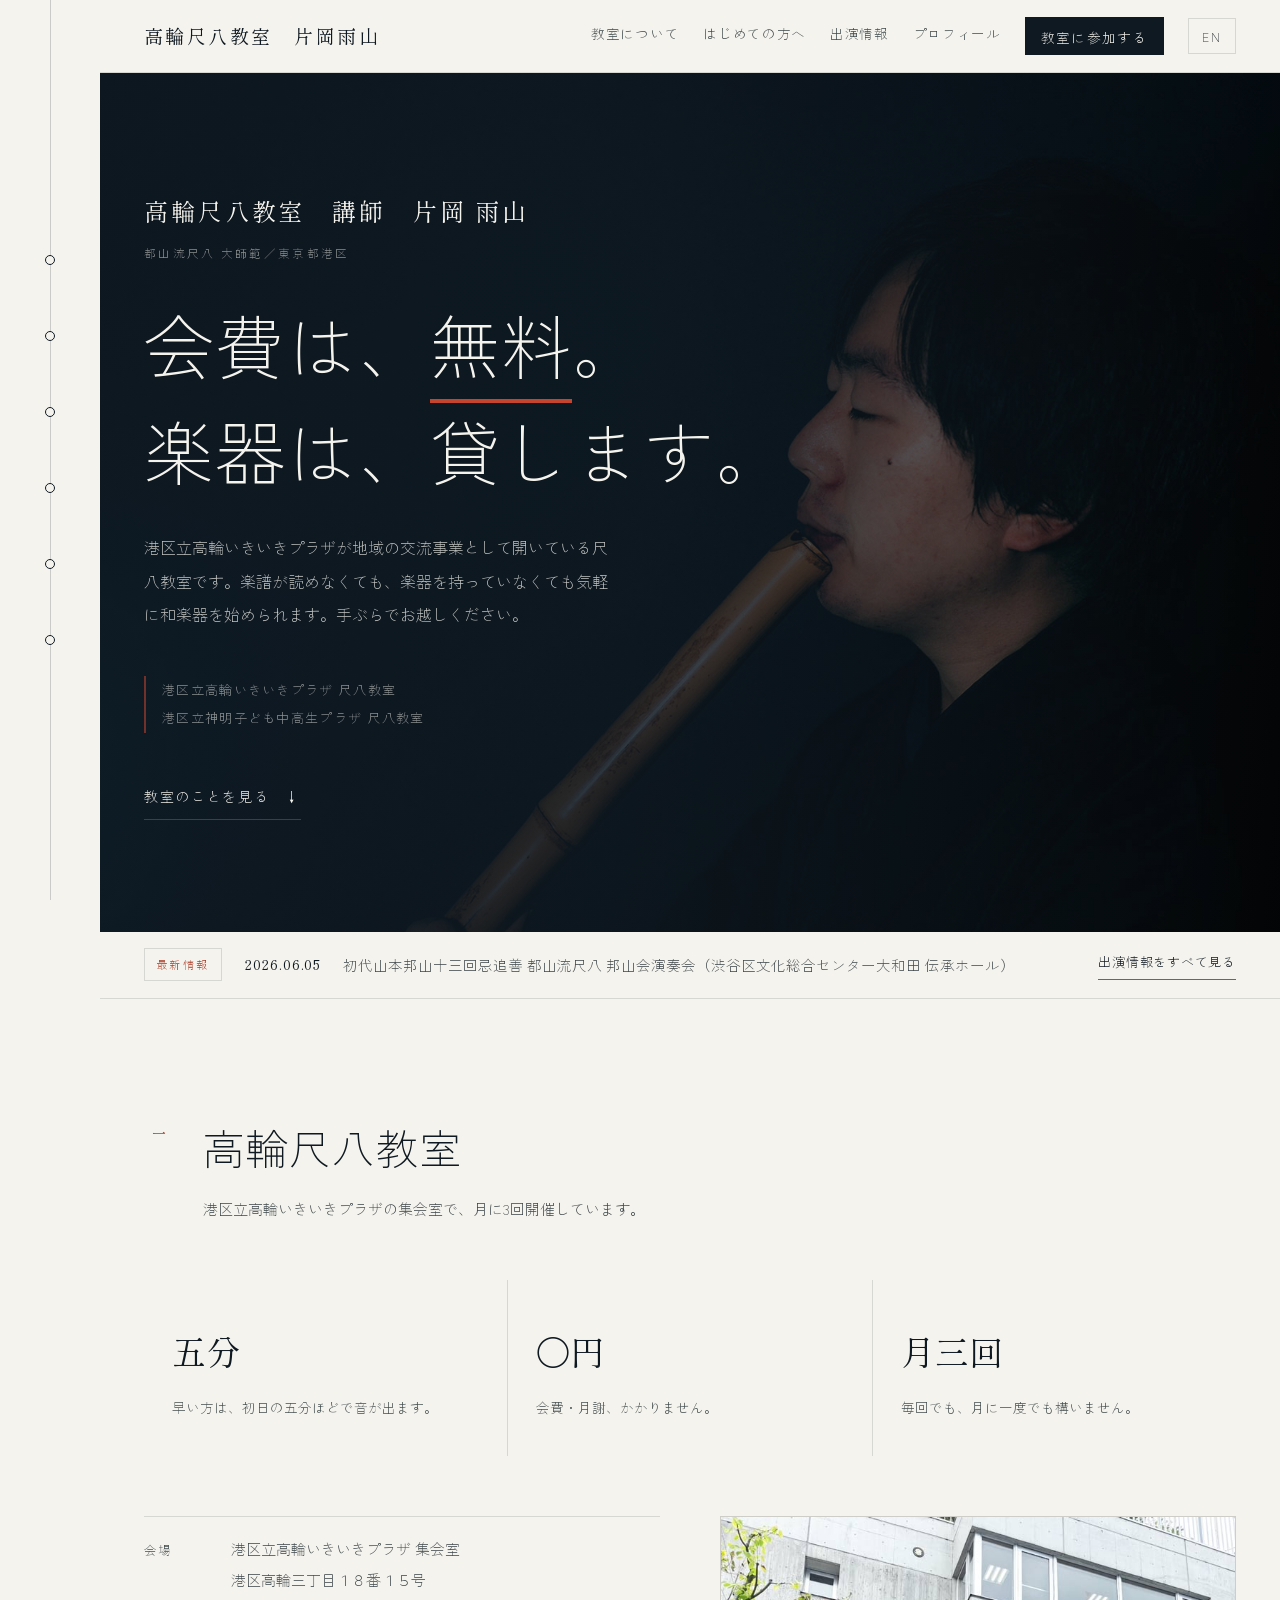
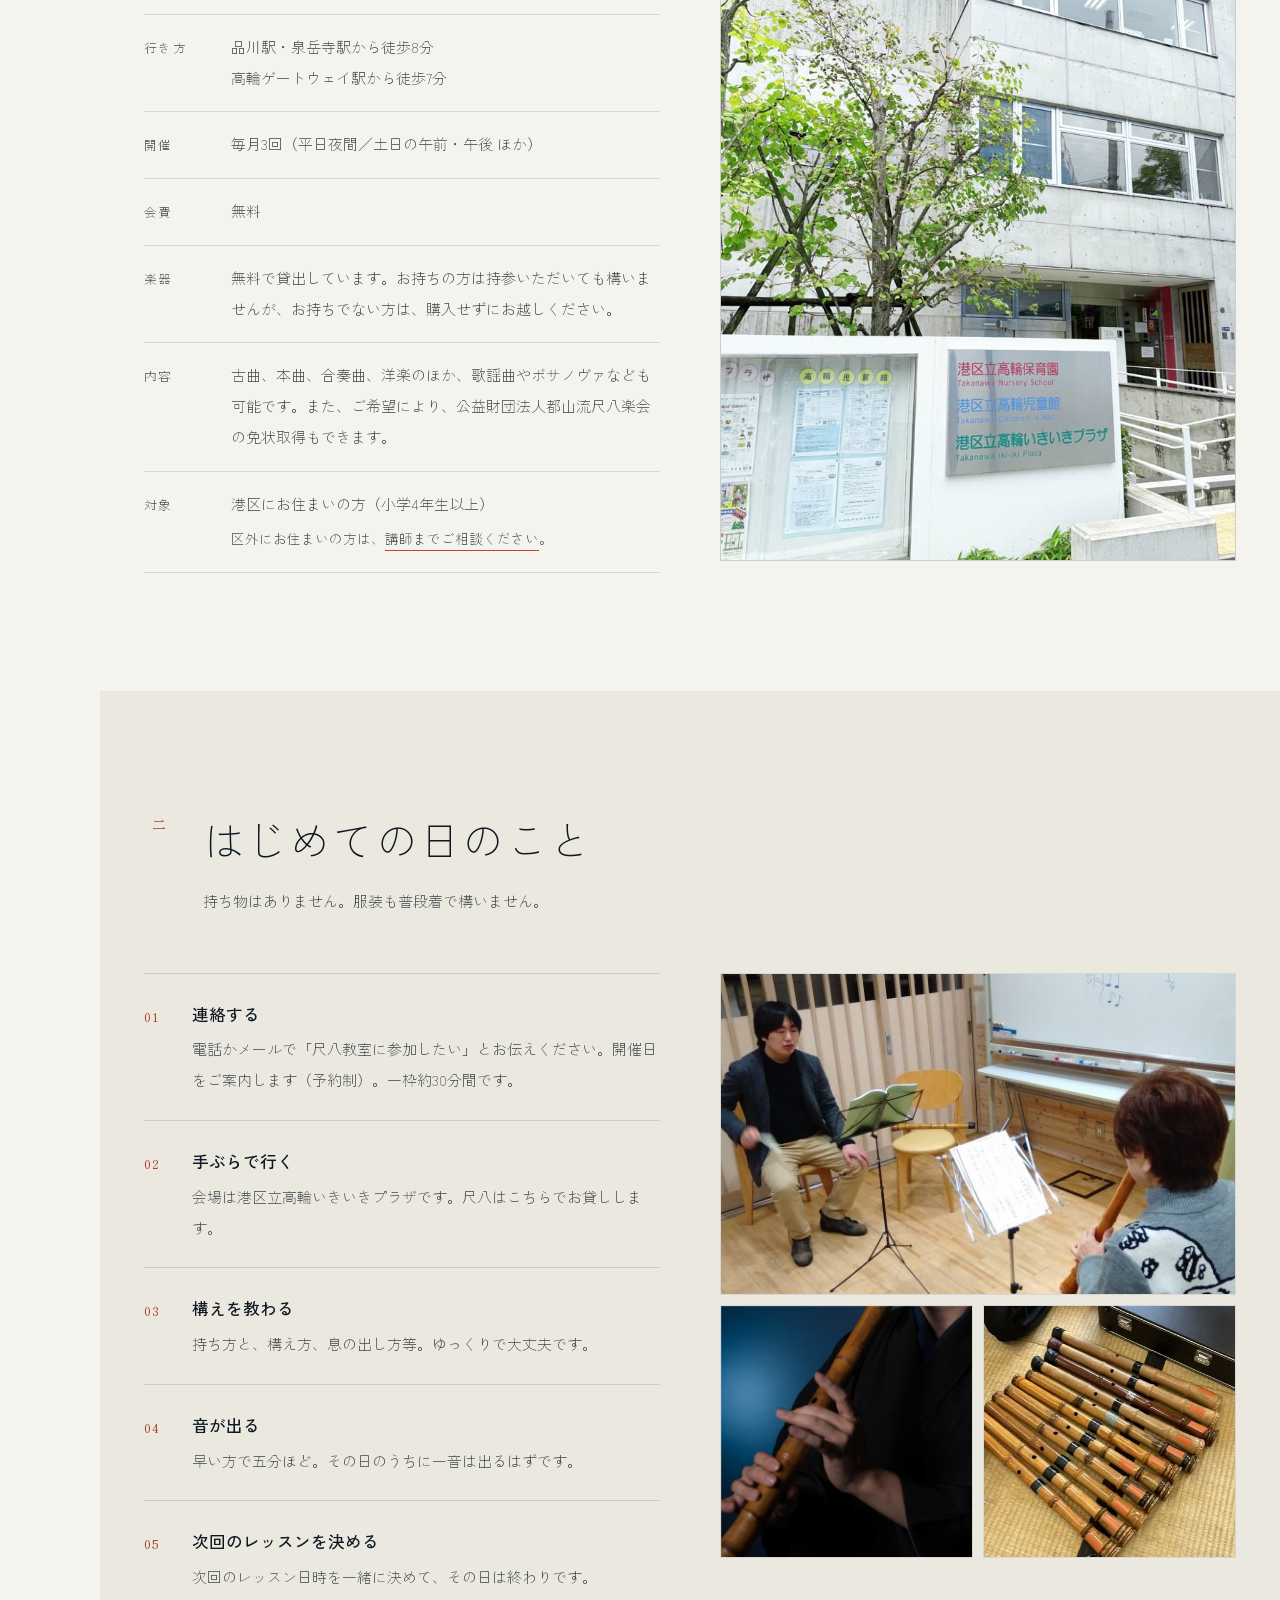
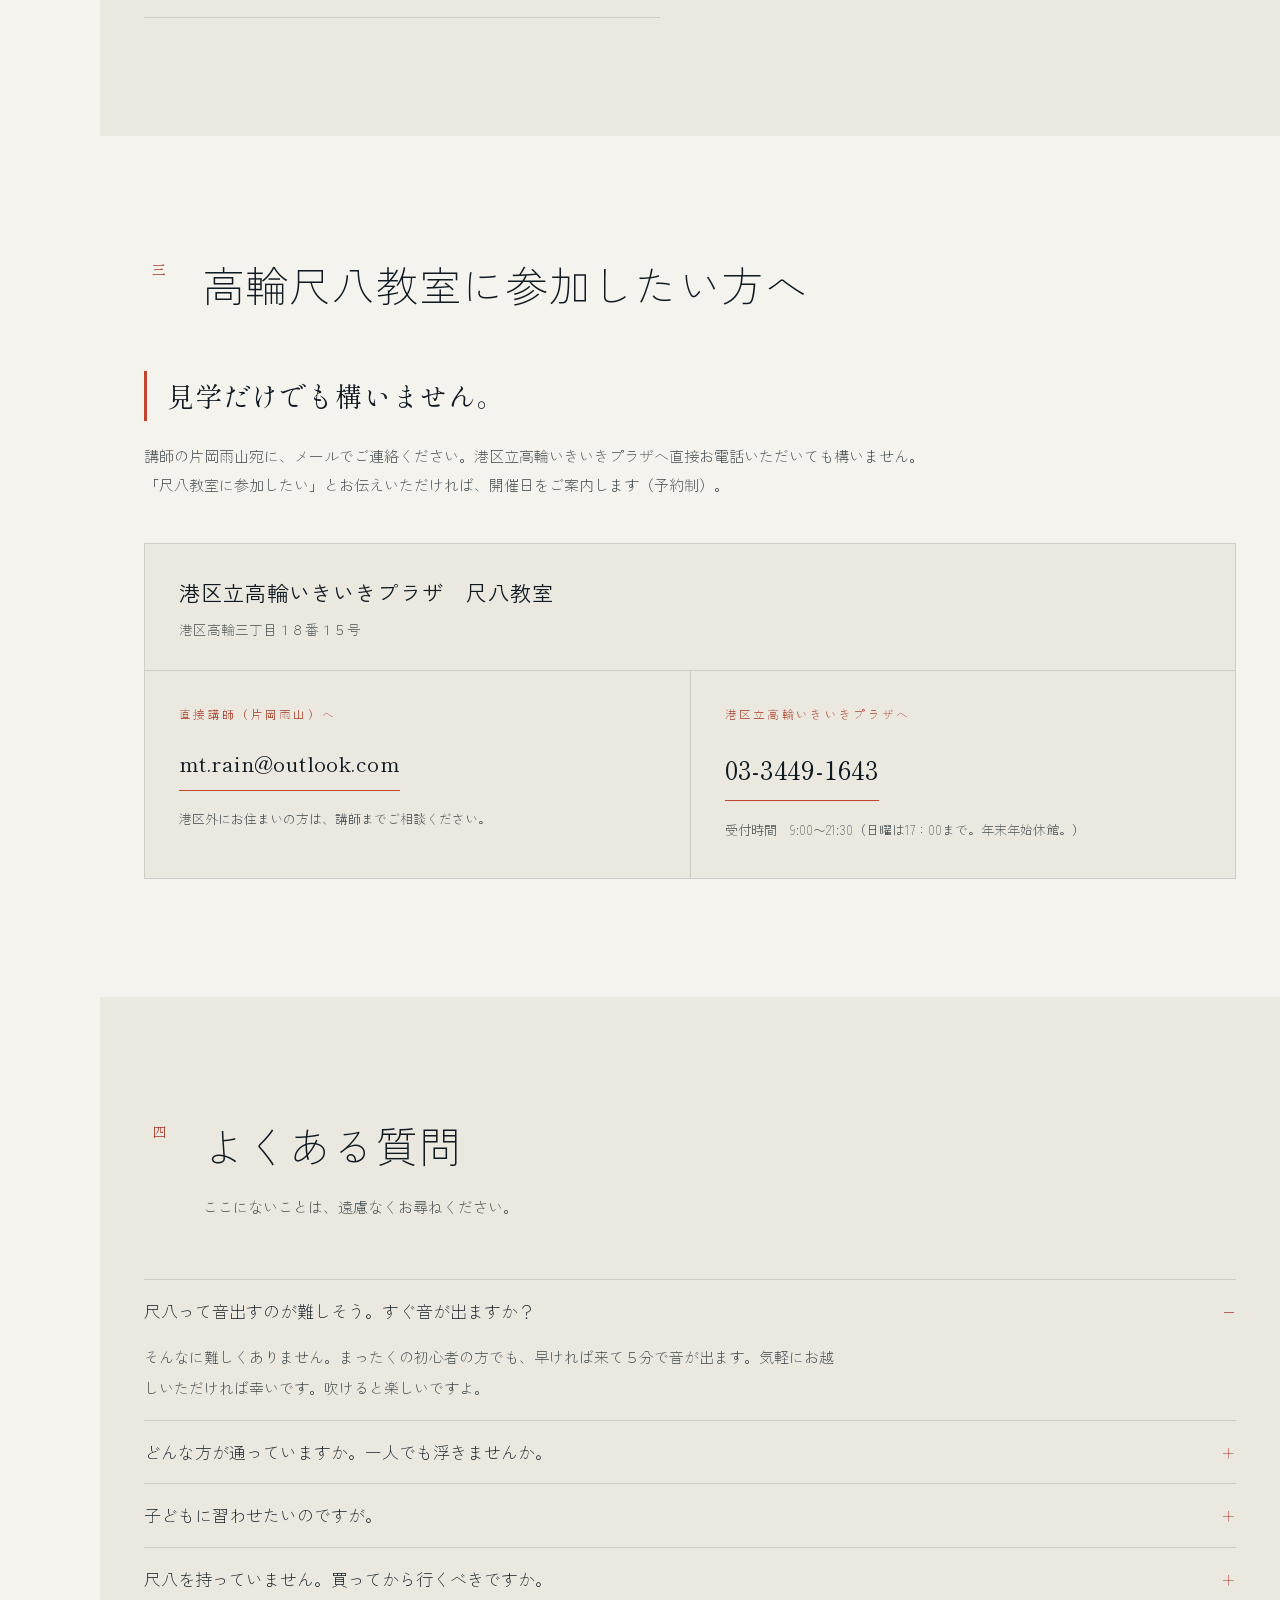
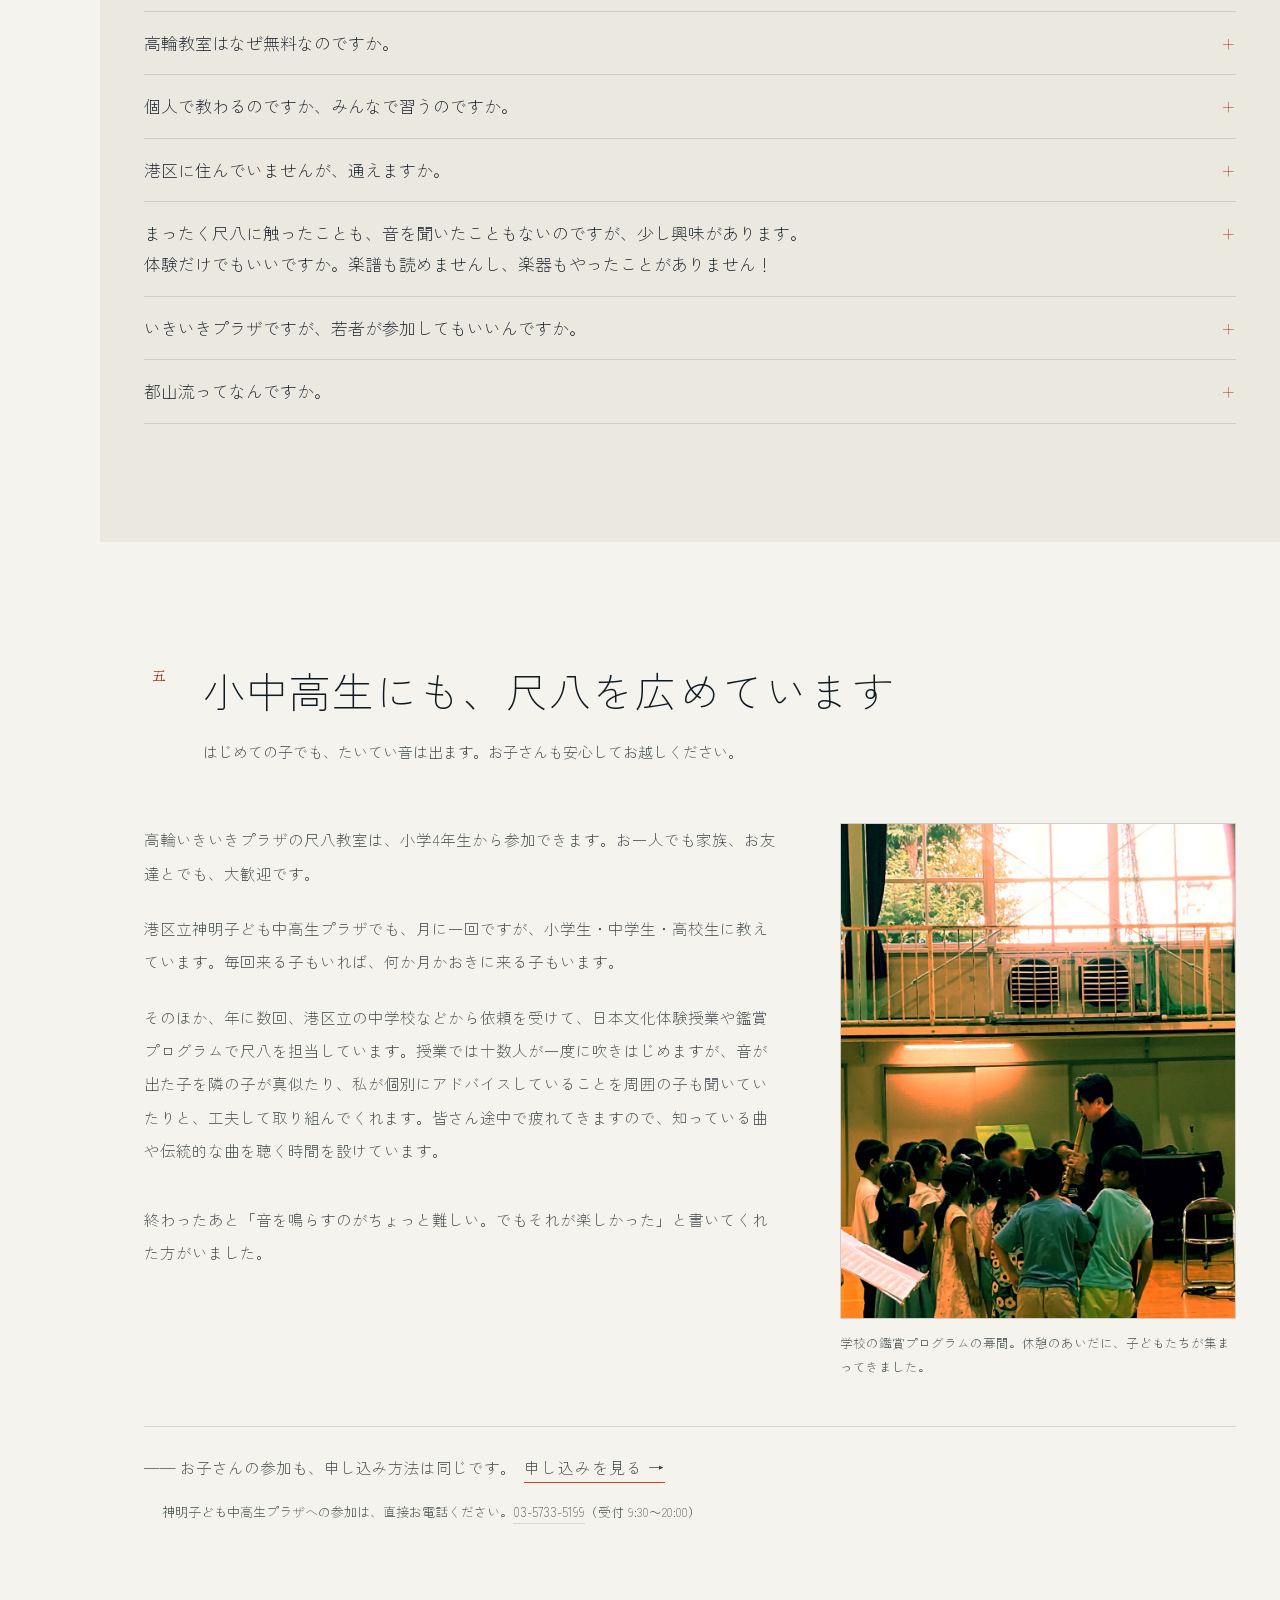
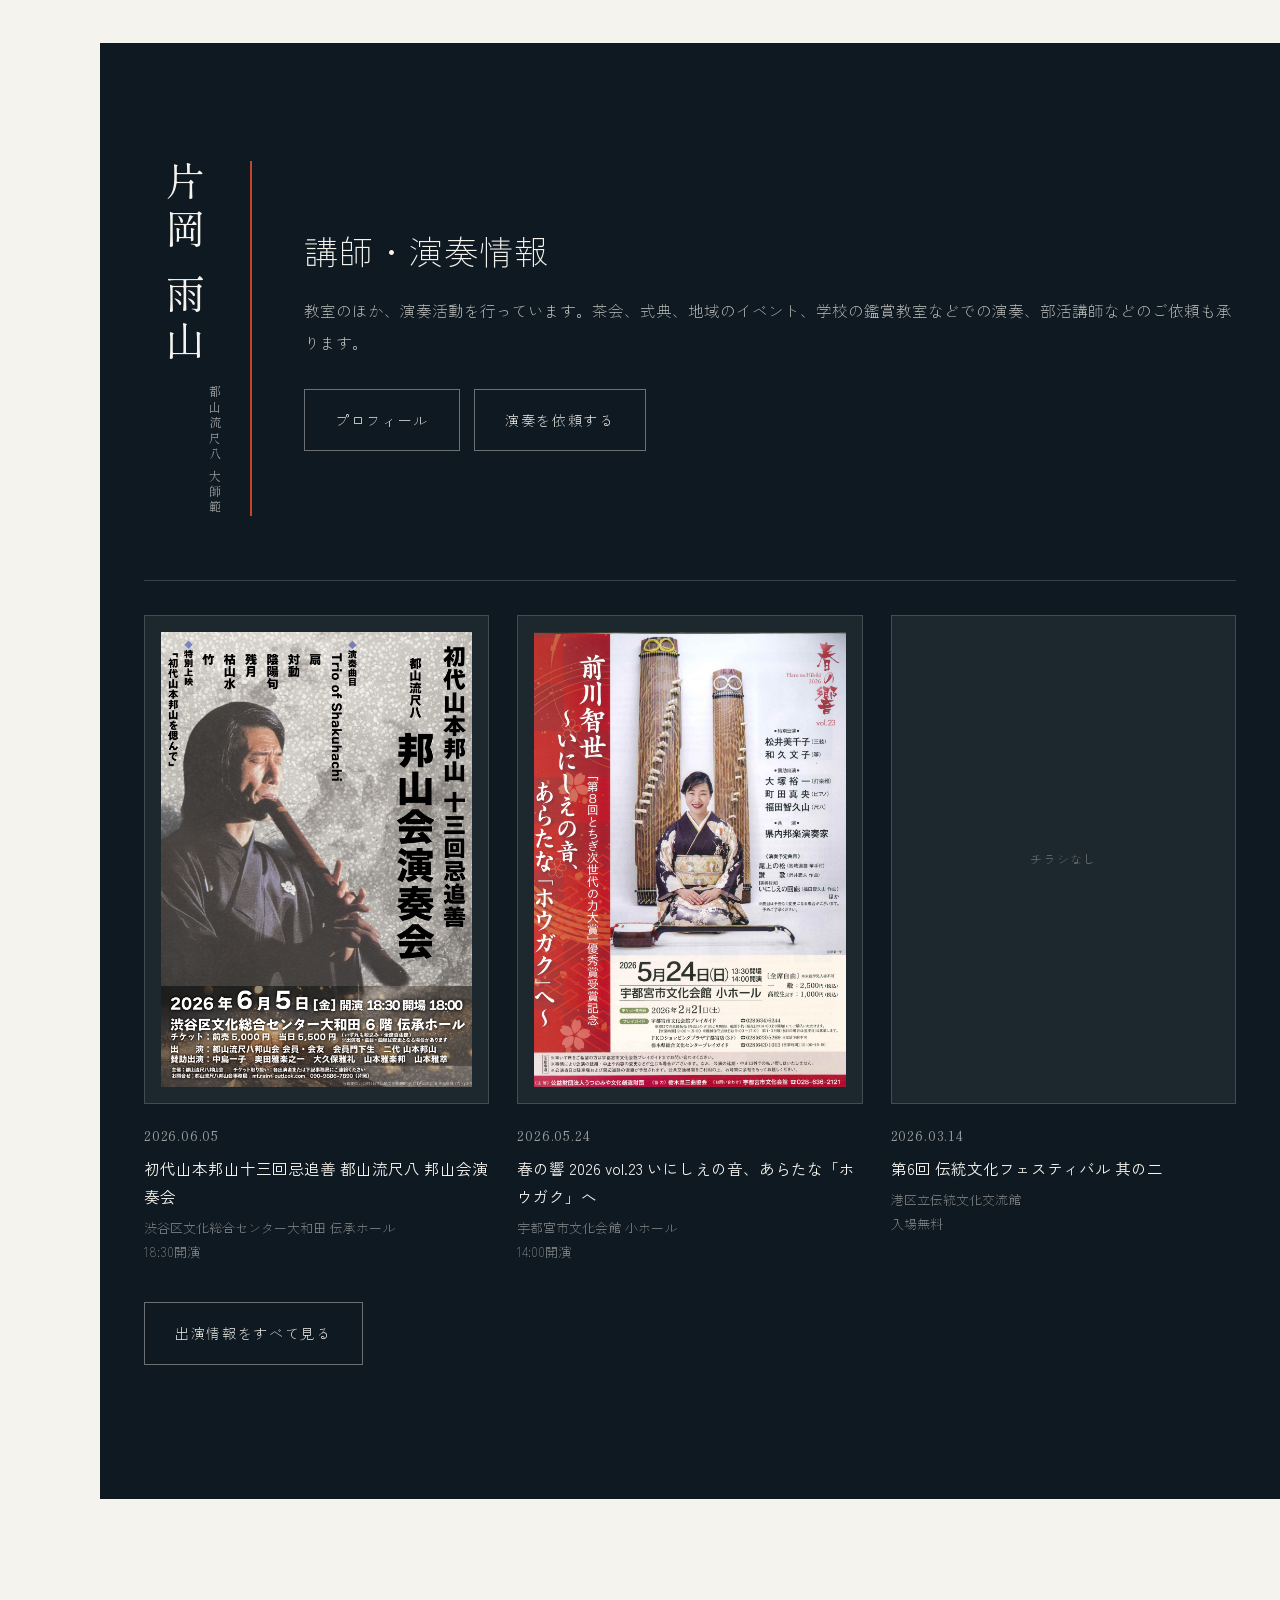
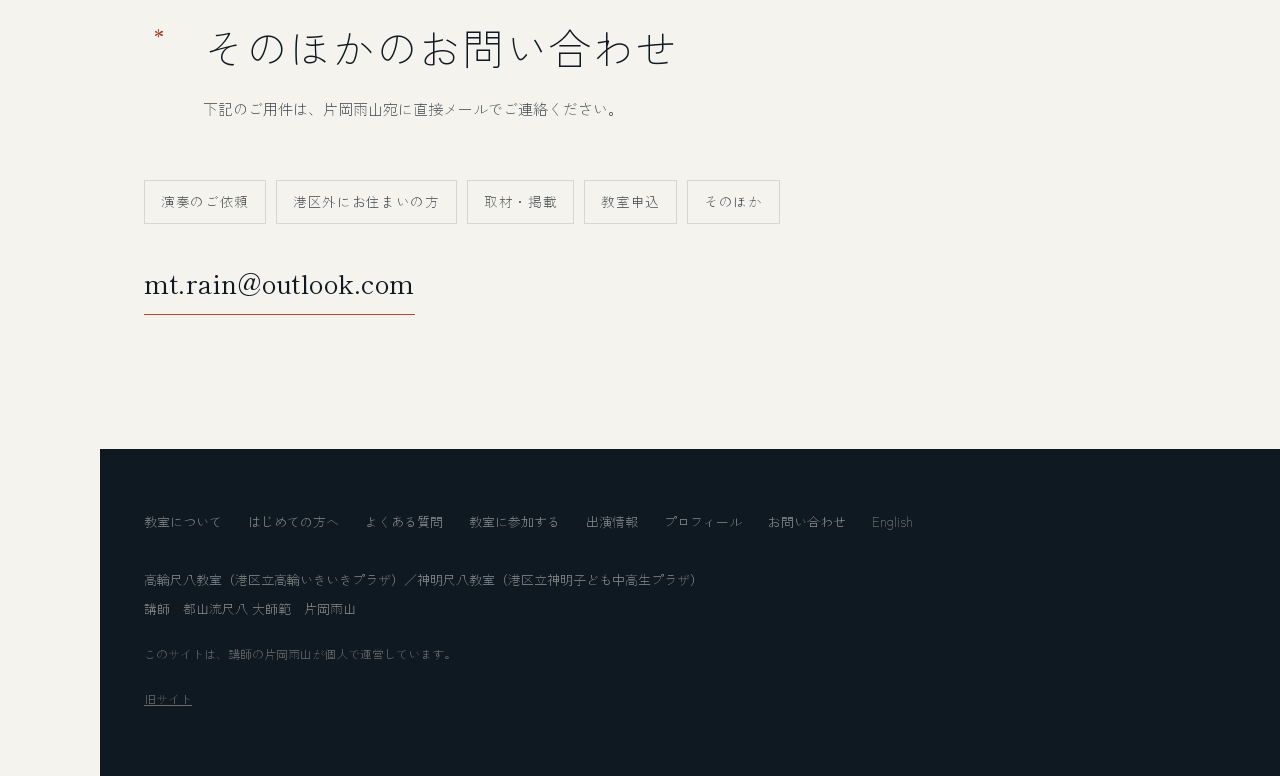
==== commit 2f6d9cca: "Fill the last photo slot with the loaner shakuhachi Sits next to step 02 of the first-visit list, wh" ====
--- a/index.html
+++ b/index.html
@@ -130,7 +130,7 @@
       <div class="pgrid">
         <div class="ph"><img src="images/kyousi.JPG" alt="稽古の様子" loading="lazy"></div>
         <div class="ph"><img src="images/temoto.jpg" alt="手元の寄り" loading="lazy"></div>
-        <div class="ph">教室の全景</div>
+        <div class="ph"><img src="images/shakuhachi.jpg" alt="貸出用の尺八" loading="lazy"></div>
       </div>
     </div>
   </div>
